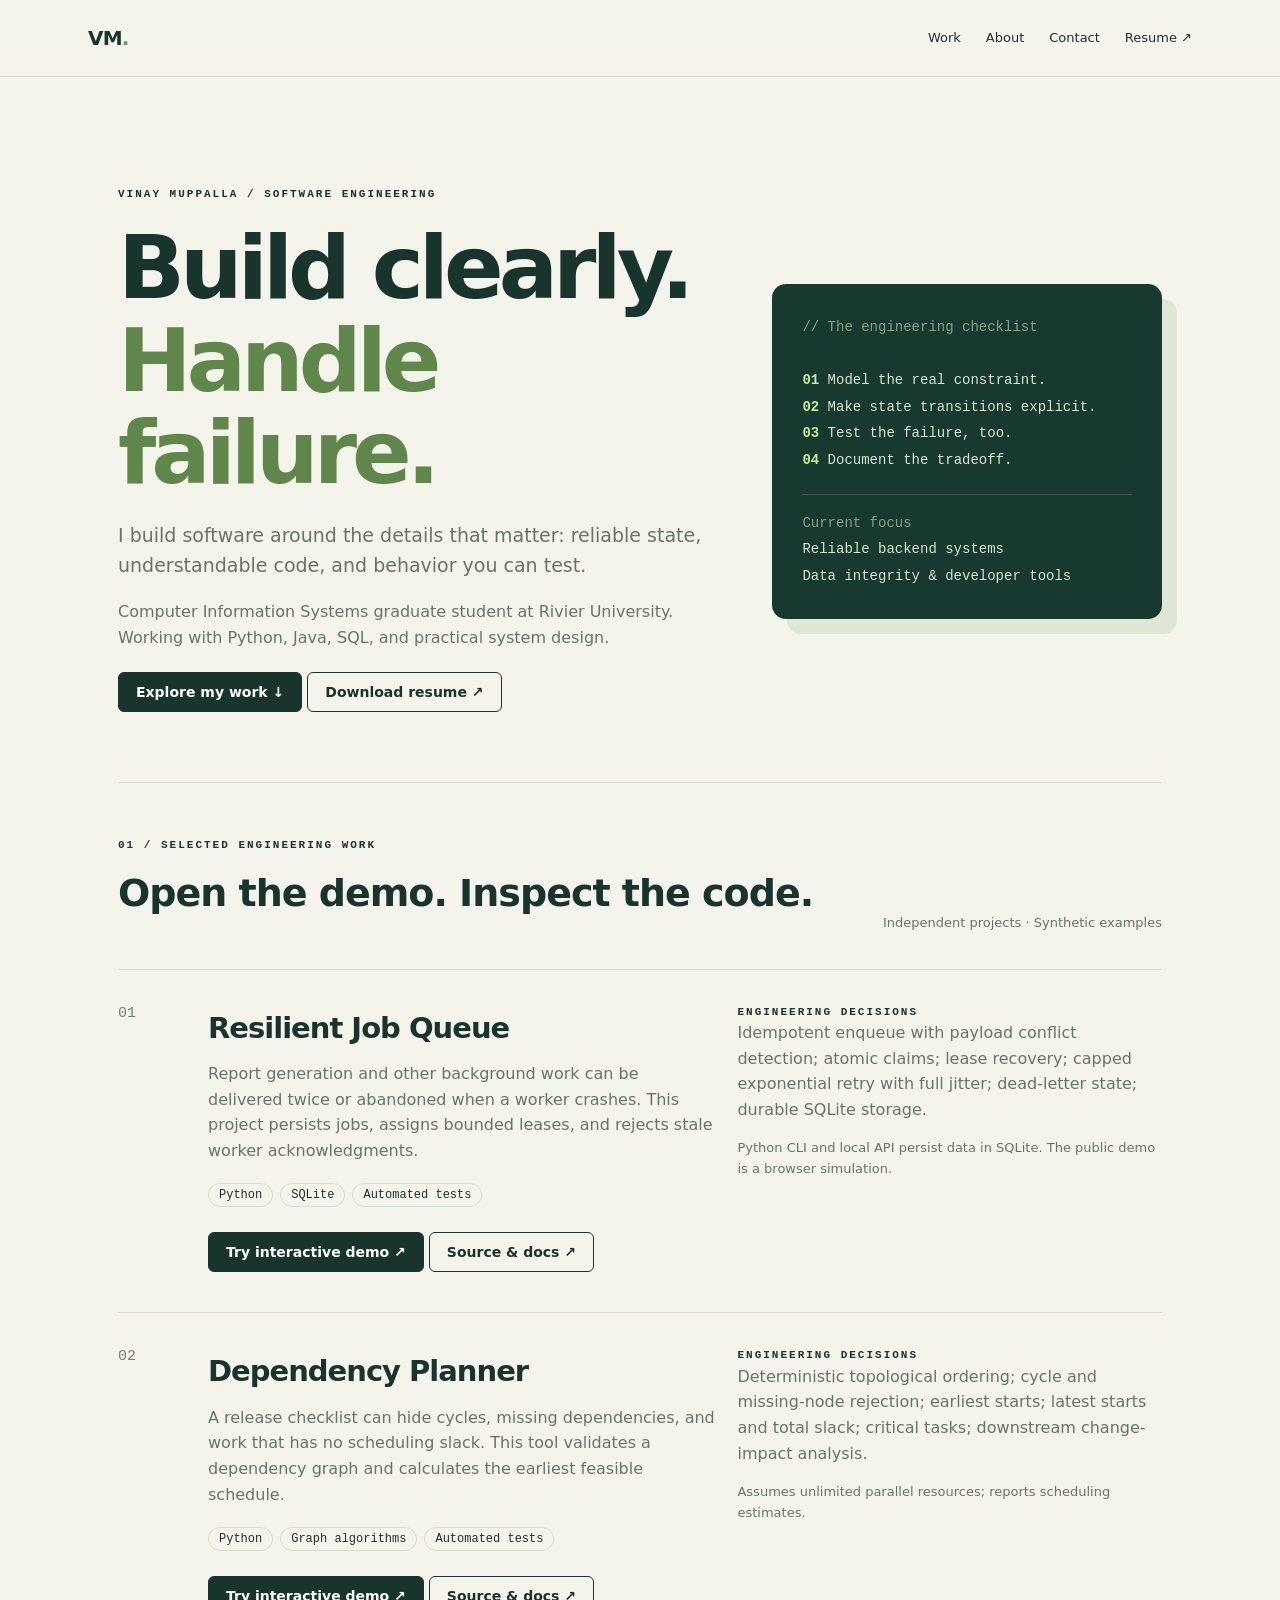
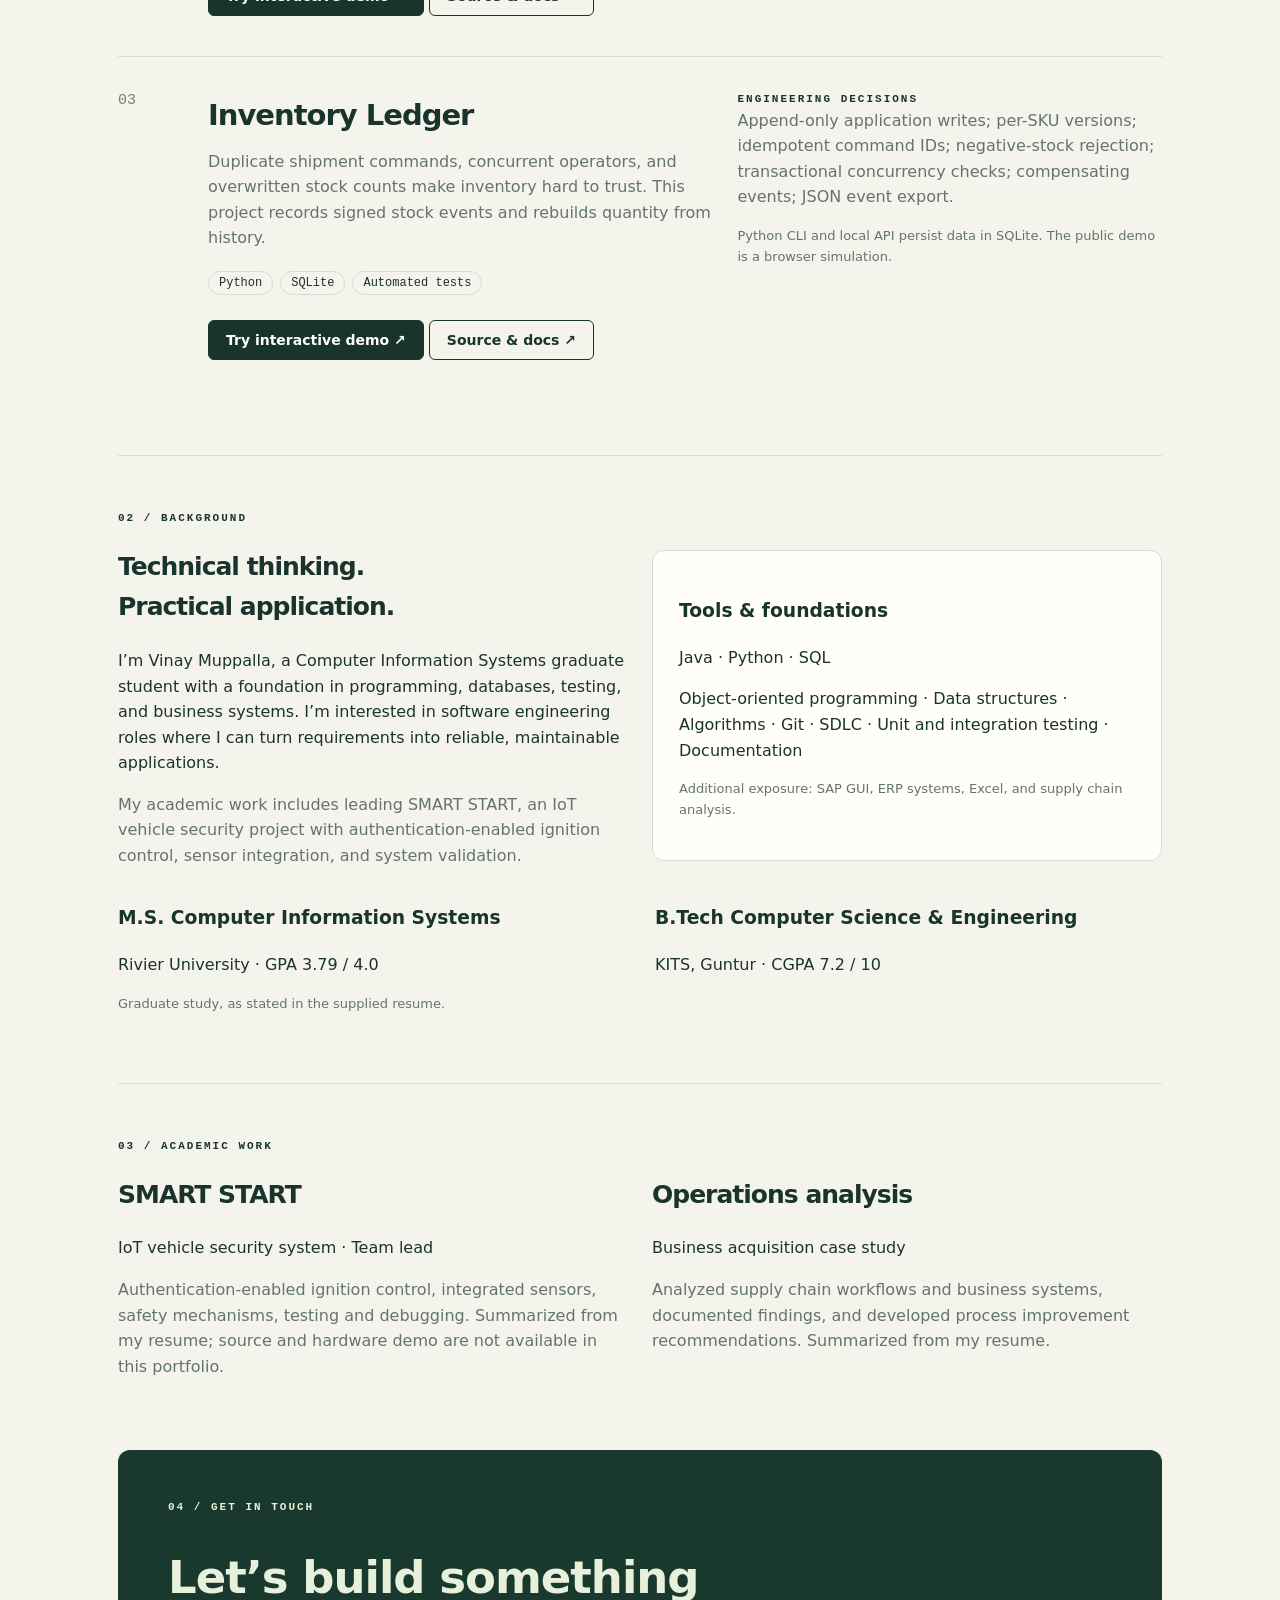
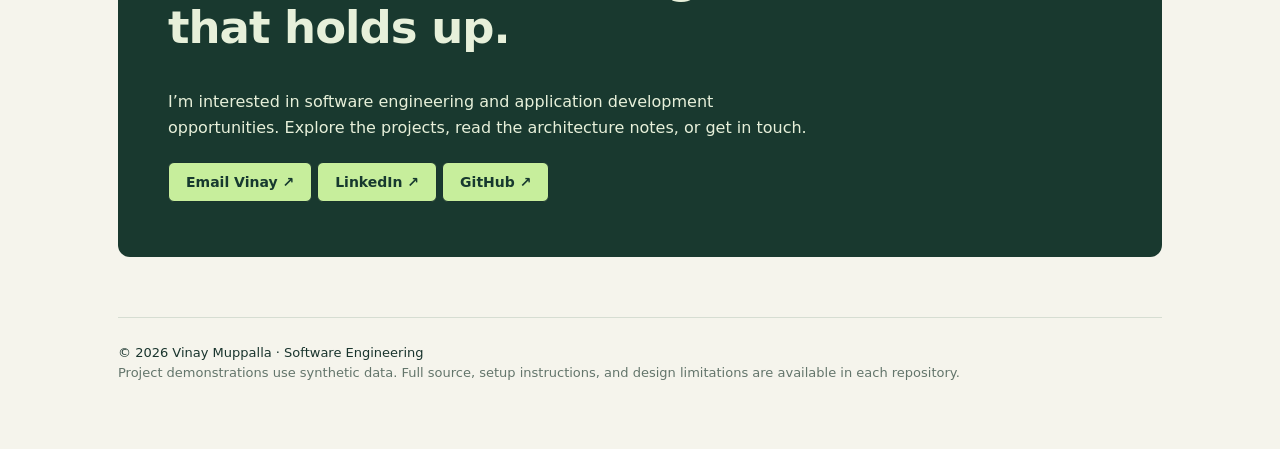
==== index.html @ 82e0ce96 "Build professional portfolio with interactive engineering demos" ====
<!doctype html><html lang="en"><head><meta charset="utf-8"><meta name="viewport" content="width=device-width,initial-scale=1"><meta name="description" content="Vinay Muppalla — software engineering portfolio. Explore Python and SQL projects in reliable background processing, dependency planning and inventory systems."><title>Vinay Muppalla | Software Engineering</title><link rel="stylesheet" href="style.css"><link rel="icon" href="favicon.svg" type="image/svg+xml"></head><body><header><nav aria-label="Main"><a class="brand" href="#">VM<span style="color:#73954f">.</span></a><div class="navlinks"><a href="#work">Work</a><a href="#about">About</a><a href="#contact">Contact</a><a href="Vinay_Muppalla_Resume.pdf">Resume ↗</a></div></nav></header><main><section class="hero"><div><div class="eyebrow">Vinay Muppalla / Software Engineering</div><h1>Build clearly.<br><em>Handle failure.</em></h1><p class="lead">I build software around the details that matter: reliable state, understandable code, and behavior you can test.</p><p class="muted">Computer Information Systems graduate student at Rivier University. Working with Python, Java, SQL, and practical system design.</p><a class="button" href="#work">Explore my work ↓</a><a class="button secondary" href="Vinay_Muppalla_Resume.pdf" download>Download resume ↗</a></div><div class="terminal" aria-label="Engineering principles"><span style="color:#88a082">// The engineering checklist</span><br><br><b>01</b> Model the real constraint.<br><b>02</b> Make state transitions explicit.<br><b>03</b> Test the failure, too.<br><b>04</b> Document the tradeoff.<div class="line"><span style="color:#88a082">Current focus</span><br>Reliable backend systems<br>Data integrity & developer tools</div></div></section><section class="section" id="work"><div class="sectionhead"><div><div class="eyebrow">01 / Selected engineering work</div><h2>Open the demo. Inspect the code.</h2></div><span class="small muted">Independent projects · Synthetic examples</span></div><article class="project"><span class="number">01</span><div><h3>Resilient Job Queue</h3><p>Report generation and other background work can be delivered twice or abandoned when a worker crashes. This project persists jobs, assigns bounded leases, and rejects stale worker acknowledgments.</p><div class="tags"><span class="tag">Python</span><span class="tag">SQLite</span><span class="tag">Automated tests</span></div><a class="button" href="demos/resilient-job-queue/">Try interactive demo ↗</a><a class="button secondary" href="https://github.com/vinaychowdary9946-blip/resilient-job-queue">Source & docs ↗</a></div><div><div class="eyebrow">Engineering decisions</div><p>Idempotent enqueue with payload conflict detection; atomic claims; lease recovery; capped exponential retry with full jitter; dead-letter state; durable SQLite storage.</p><p class="small">Python CLI and local API persist data in SQLite. The public demo is a browser simulation.</p></div></article><article class="project"><span class="number">02</span><div><h3>Dependency Planner</h3><p>A release checklist can hide cycles, missing dependencies, and work that has no scheduling slack. This tool validates a dependency graph and calculates the earliest feasible schedule.</p><div class="tags"><span class="tag">Python</span><span class="tag">Graph algorithms</span><span class="tag">Automated tests</span></div><a class="button" href="demos/dependency-planner/">Try interactive demo ↗</a><a class="button secondary" href="https://github.com/vinaychowdary9946-blip/dependency-planner">Source & docs ↗</a></div><div><div class="eyebrow">Engineering decisions</div><p>Deterministic topological ordering; cycle and missing-node rejection; earliest starts; latest starts and total slack; critical tasks; downstream change-impact analysis.</p><p class="small">Assumes unlimited parallel resources; reports scheduling estimates.</p></div></article><article class="project"><span class="number">03</span><div><h3>Inventory Ledger</h3><p>Duplicate shipment commands, concurrent operators, and overwritten stock counts make inventory hard to trust. This project records signed stock events and rebuilds quantity from history.</p><div class="tags"><span class="tag">Python</span><span class="tag">SQLite</span><span class="tag">Automated tests</span></div><a class="button" href="demos/inventory-ledger/">Try interactive demo ↗</a><a class="button secondary" href="https://github.com/vinaychowdary9946-blip/inventory-ledger">Source & docs ↗</a></div><div><div class="eyebrow">Engineering decisions</div><p>Append-only application writes; per-SKU versions; idempotent command IDs; negative-stock rejection; transactional concurrency checks; compensating events; JSON event export.</p><p class="small">Python CLI and local API persist data in SQLite. The public demo is a browser simulation.</p></div></article></section><section class="section" id="about"><div class="eyebrow">02 / Background</div><div class="grid"><div><h2>Technical thinking.<br>Practical application.</h2><p>I’m Vinay Muppalla, a Computer Information Systems graduate student with a foundation in programming, databases, testing, and business systems. I’m interested in software engineering roles where I can turn requirements into reliable, maintainable applications.</p><p class="muted">My academic work includes leading SMART START, an IoT vehicle security project with authentication-enabled ignition control, sensor integration, and system validation.</p></div><div class="panel"><h3>Tools & foundations</h3><p>Java · Python · SQL</p><p>Object-oriented programming · Data structures · Algorithms · Git · SDLC · Unit and integration testing · Documentation</p><p class="muted small">Additional exposure: SAP GUI, ERP systems, Excel, and supply chain analysis.</p></div></div><div class="education"><div><h3>M.S. Computer Information Systems</h3><p>Rivier University · GPA 3.79 / 4.0</p><p class="muted small">Graduate study, as stated in the supplied resume.</p></div><div><h3>B.Tech Computer Science & Engineering</h3><p>KITS, Guntur · CGPA 7.2 / 10</p></div></div></section><section class="section"><div class="eyebrow">03 / Academic work</div><div class="grid"><article><h2>SMART START</h2><p>IoT vehicle security system · Team lead</p><p class="muted">Authentication-enabled ignition control, integrated sensors, safety mechanisms, testing and debugging. Summarized from my resume; source and hardware demo are not available in this portfolio.</p></article><article><h2>Operations analysis</h2><p>Business acquisition case study</p><p class="muted">Analyzed supply chain workflows and business systems, documented findings, and developed process improvement recommendations. Summarized from my resume.</p></article></div></section><section class="contact" id="contact"><div class="eyebrow">04 / Get in touch</div><h2>Let’s build something<br>that holds up.</h2><p>I’m interested in software engineering and application development opportunities. Explore the projects, read the architecture notes, or get in touch.</p><a class="button" href="mailto:mvinay988579@gmail.com">Email Vinay ↗</a><a class="button" href="https://www.linkedin.com/in/muppalla-vinay">LinkedIn ↗</a><a class="button" href="https://github.com/vinaychowdary9946-blip">GitHub ↗</a></section><footer>© 2026 Vinay Muppalla · Software Engineering<br><span class="muted">Project demonstrations use synthetic data. Full source, setup instructions, and design limitations are available in each repository.</span></footer></main></body></html>
---- style.css ----
:root{--ink:#19342d;--muted:#63756b;--paper:#f5f4ec;--line:#d6ddd2;--accent:#c7ee9c}*{box-sizing:border-box}body{margin:0;background:var(--paper);color:var(--ink);font:16px/1.6 system-ui,sans-serif}main{max-width:1100px;margin:auto;padding:40px 28px}nav{display:flex;justify-content:space-between;gap:20px;margin-bottom:50px}a{color:inherit}h1{font-size:clamp(38px,6vw,70px);letter-spacing:-3px;line-height:1.05;margin:20px 0}h2{font-size:25px;letter-spacing:-1px}.eyebrow{font:700 11px/1.4 monospace;text-transform:uppercase;letter-spacing:2px}.lead{font-size:19px;color:var(--muted);max-width:750px}.panel{border:1px solid var(--line);background:#fffef8;padding:26px;border-radius:12px;margin:24px 0}.grid{display:grid;grid-template-columns:1fr 1fr;gap:24px}button,.button{font:600 14px system-ui;border:1px solid var(--ink);background:var(--ink);color:white;border-radius:6px;padding:11px 17px;cursor:pointer;text-decoration:none;display:inline-block;margin:5px 5px 5px 0}button.secondary,.button.secondary{background:transparent;color:var(--ink)}button:hover,.button:hover{background:#42694f;color:white}input,textarea,select{font:15px/1.5 monospace;width:100%;padding:11px;border:1px solid #a8b7aa;border-radius:5px;background:white;color:var(--ink);margin:7px 0 18px}textarea{min-height:230px}label{font-size:13px;font-weight:600}table{border-collapse:collapse;width:100%;font-size:14px}th,td{text-align:left;padding:11px;border-bottom:1px solid var(--line)}.scroll{overflow:auto}pre{white-space:pre-wrap;overflow-wrap:anywhere;background:#15382f;color:#daf1c7;padding:22px;border-radius:8px;font:13px/1.6 monospace}.status{padding:12px;background:#e7efdb;border-radius:6px;min-height:48px}.error{background:#f8dbd0}.tag{padding:4px 10px;border:1px solid var(--line);border-radius:30px;font:12px monospace}.bar{height:28px;background:#c7ee9c;margin:8px 0;min-width:3px;border-radius:3px}.critical{background:#19342d;color:white}.muted{color:var(--muted)}footer{border-top:1px solid var(--line);margin-top:60px;padding:25px 0;font-size:13px}.metric{font-size:42px;font-weight:650;letter-spacing:-2px}@media(max-width:700px){.grid{grid-template-columns:1fr}main{padding:24px 18px}nav{flex-wrap:wrap}th,td{padding:8px}h1{letter-spacing:-2px}}:focus-visible{outline:3px solid #a65522;outline-offset:3px}header{border-bottom:1px solid var(--line)}header nav{max-width:1160px;margin:0 auto;padding:22px 28px;align-items:center}.brand{font-size:20px;font-weight:750;letter-spacing:-.8px;text-decoration:none}.navlinks{display:flex;gap:25px;font-size:13px}.navlinks a{text-decoration:none}.hero{display:grid;grid-template-columns:1.2fr .8fr;gap:70px;padding:70px 0 65px;align-items:center}.hero h1{font-size:clamp(55px,7vw,88px);letter-spacing:-5px}.hero em{font-style:normal;color:#60864b}.terminal{background:#17392f;border-radius:14px;color:#d9e7d0;padding:30px;font:14px/1.9 monospace;box-shadow:15px 15px 0 #e0e6d4}.terminal .line{border-top:1px solid #3e5a4a;padding-top:15px;margin-top:20px}.terminal b{color:#c7ee9c}.section{padding:55px 0;border-top:1px solid var(--line)}.sectionhead{display:flex;justify-content:space-between;align-items:end;margin-bottom:35px}.sectionhead h2{font-size:38px;margin:10px 0}.project{display:grid;grid-template-columns:70px 1.2fr 1fr;gap:20px;padding:35px 0;border-top:1px solid var(--line)}.project h3{font-size:29px;letter-spacing:-1px;margin:0 0 10px}.number{font:15px monospace;color:#72836a}.project p{color:var(--muted);margin-top:0}.project .tags{display:flex;flex-wrap:wrap;gap:7px;margin:20px 0}.stats{display:flex;gap:40px;margin:30px 0}.stats strong{display:block;font-size:27px;letter-spacing:-1px}.stats span{font-size:12px;color:var(--muted)}.education{display:grid;grid-template-columns:1fr 1fr;gap:30px}.contact{background:#19392f;color:#e7f0da;padding:50px;border-radius:12px}.contact h2{font-size:45px;line-height:1.1}.contact .button{background:#c7ee9c;color:#17392f}.contact p{max-width:650px}.small{font-size:13px}@media(max-width:750px){.hero,.education{grid-template-columns:1fr;gap:35px}.hero{padding:40px 0}.hero h1{letter-spacing:-3px}.project{grid-template-columns:35px 1fr}.project>div:last-child{grid-column:2}.navlinks{gap:13px}.contact{padding:25px}.sectionhead{display:block}.terminal{box-shadow:8px 8px 0 #e0e6d4}}
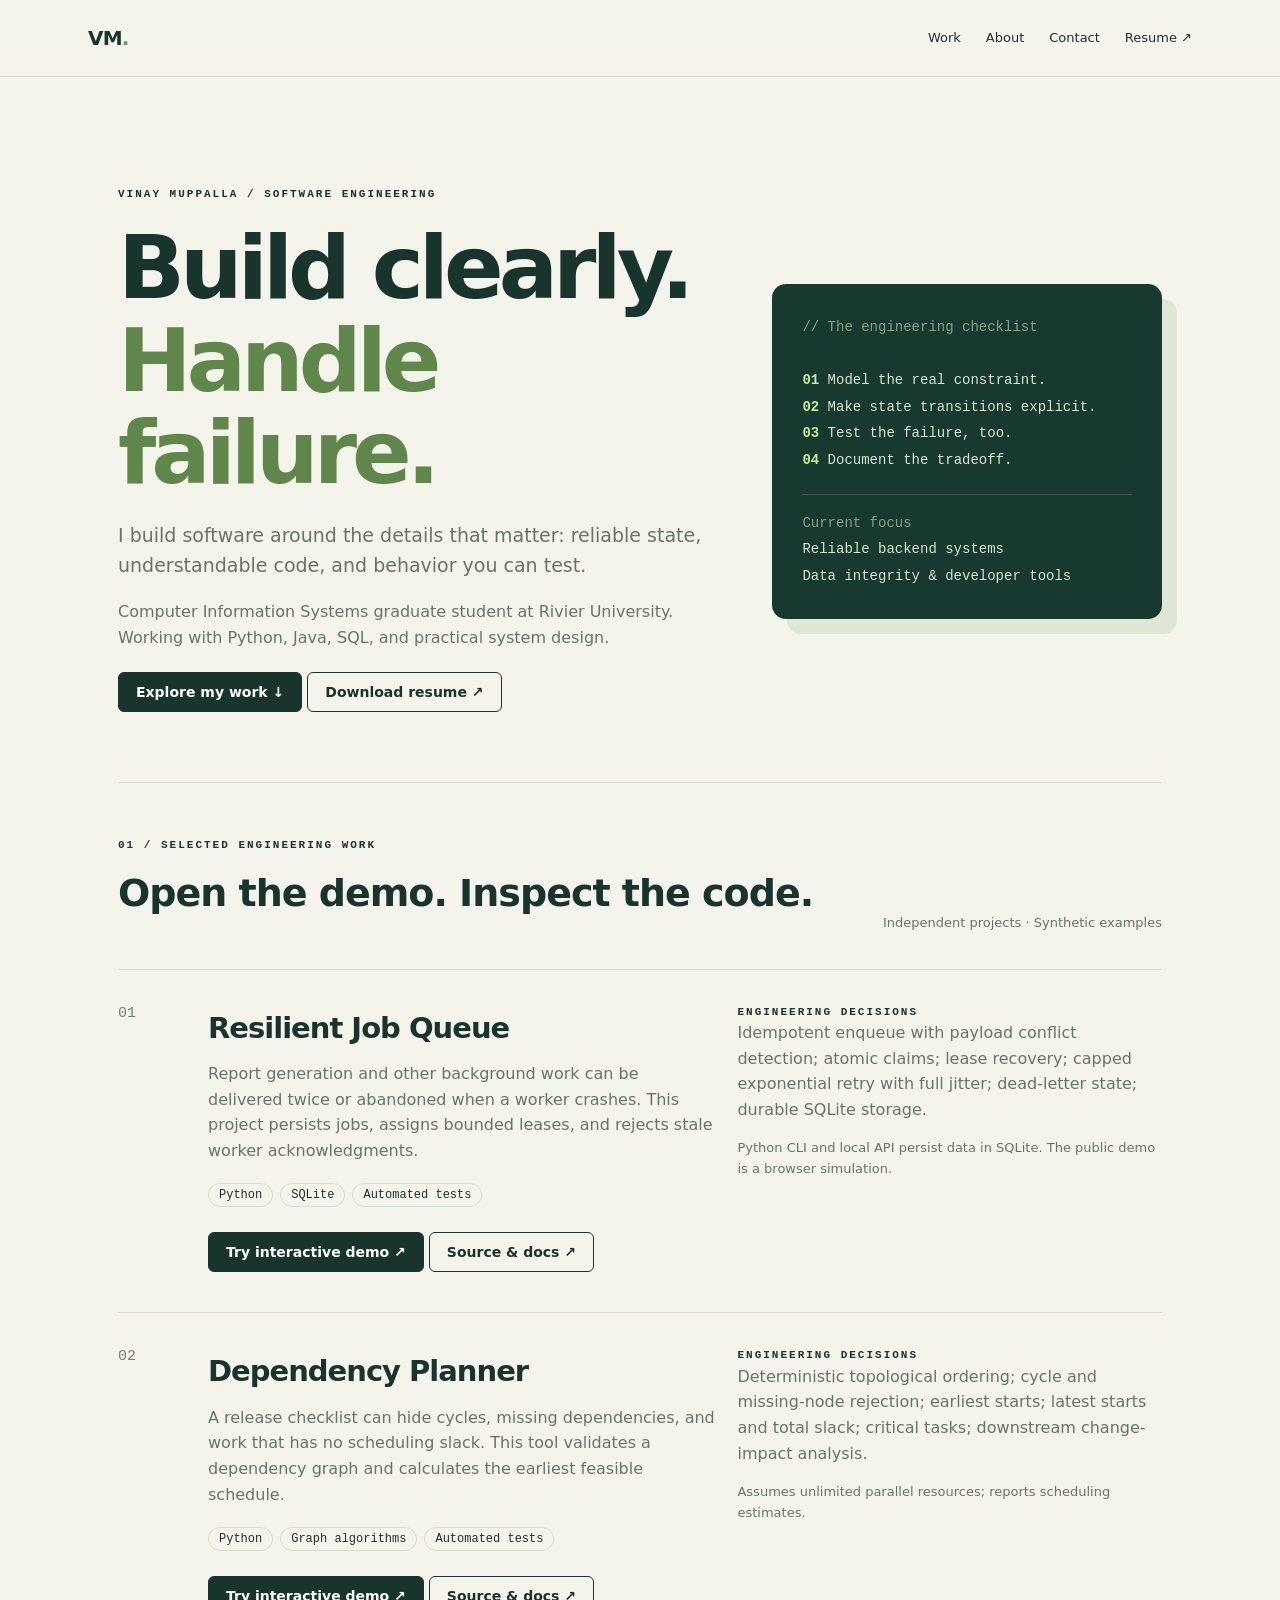
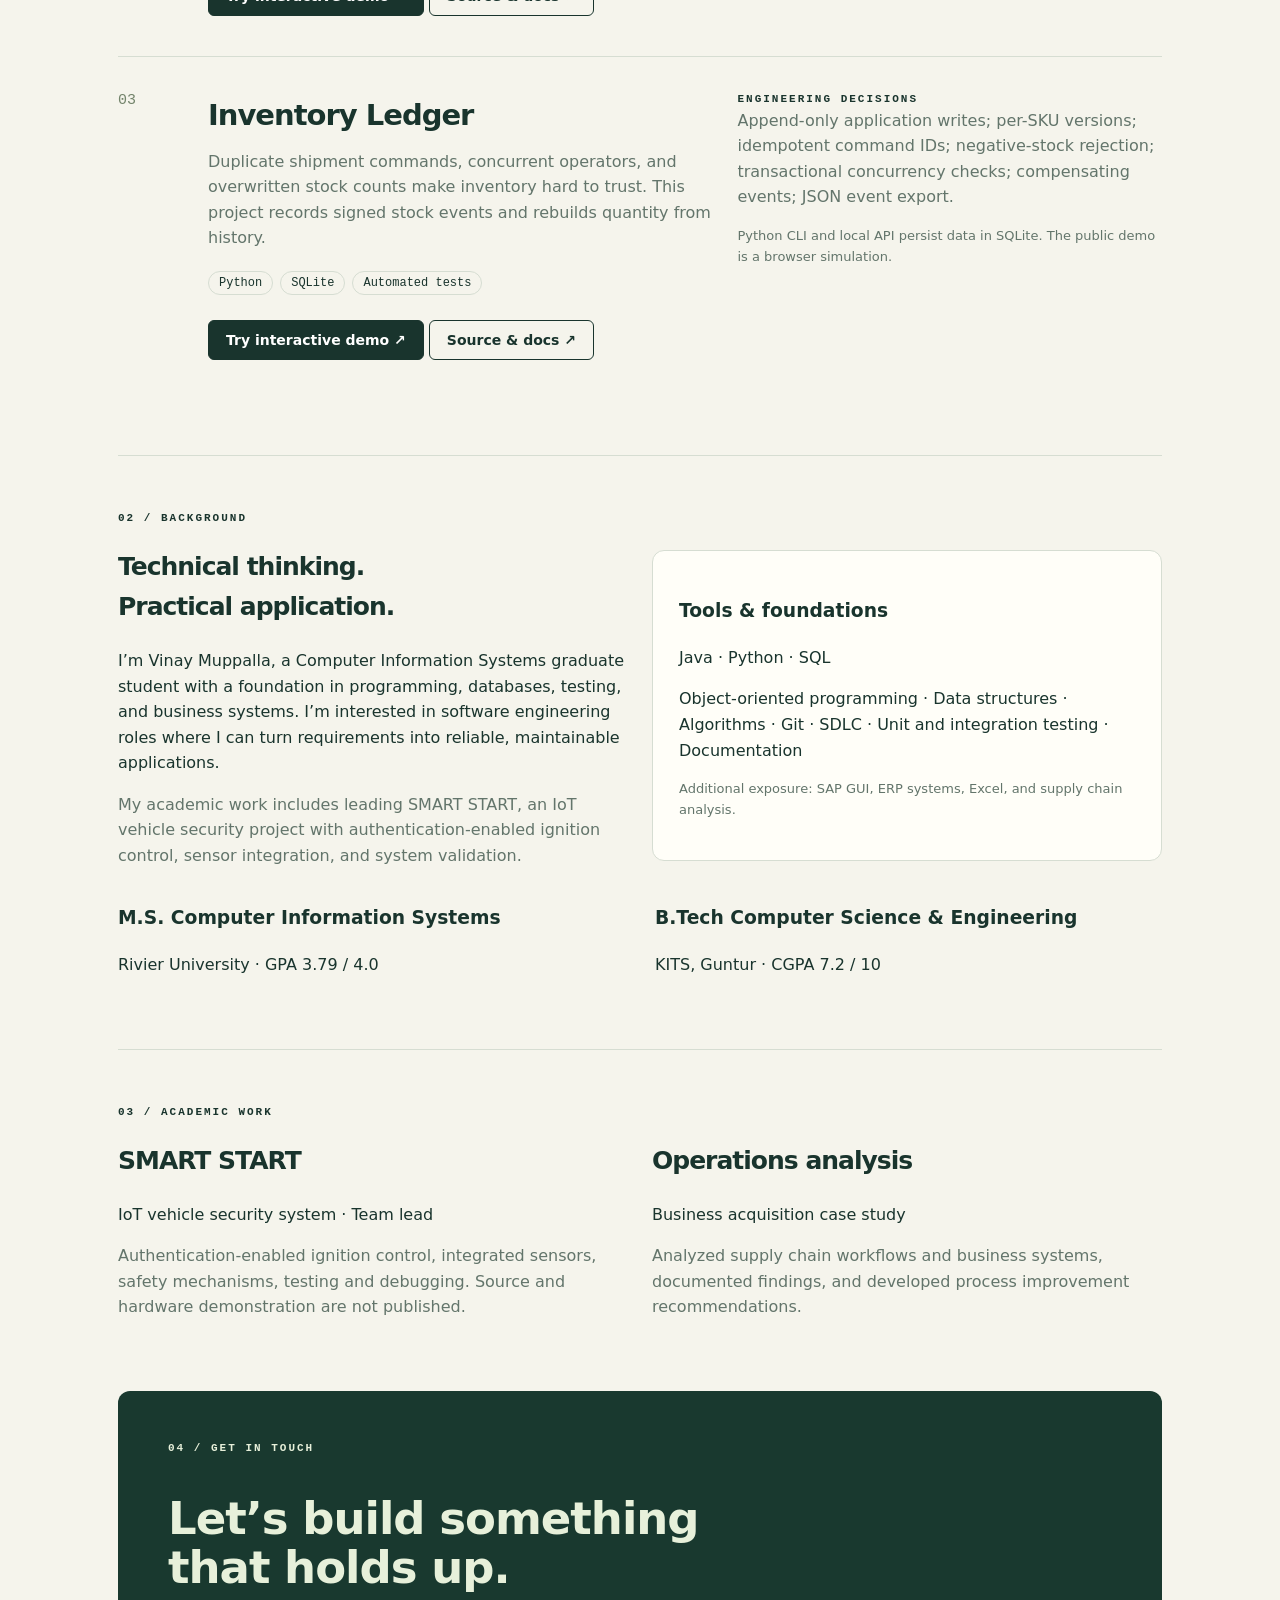
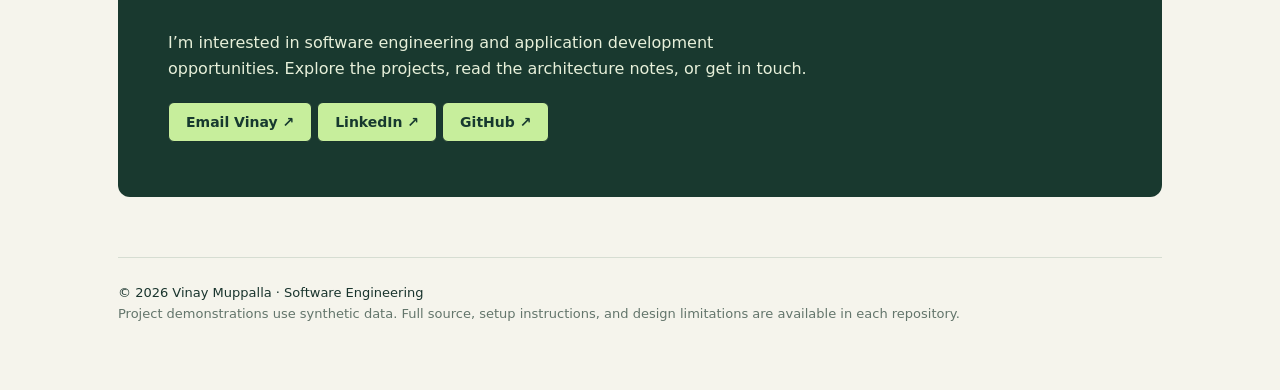
==== commit e714749a: "Refine portfolio copy and impact result labels" ====
--- a/index.html
+++ b/index.html
@@ -1 +1 @@
-<!doctype html><html lang="en"><head><meta charset="utf-8"><meta name="viewport" content="width=device-width,initial-scale=1"><meta name="description" content="Vinay Muppalla — software engineering portfolio. Explore Python and SQL projects in reliable background processing, dependency planning and inventory systems."><title>Vinay Muppalla | Software Engineering</title><link rel="stylesheet" href="style.css"><link rel="icon" href="favicon.svg" type="image/svg+xml"></head><body><header><nav aria-label="Main"><a class="brand" href="#">VM<span style="color:#73954f">.</span></a><div class="navlinks"><a href="#work">Work</a><a href="#about">About</a><a href="#contact">Contact</a><a href="Vinay_Muppalla_Resume.pdf">Resume ↗</a></div></nav></header><main><section class="hero"><div><div class="eyebrow">Vinay Muppalla / Software Engineering</div><h1>Build clearly.<br><em>Handle failure.</em></h1><p class="lead">I build software around the details that matter: reliable state, understandable code, and behavior you can test.</p><p class="muted">Computer Information Systems graduate student at Rivier University. Working with Python, Java, SQL, and practical system design.</p><a class="button" href="#work">Explore my work ↓</a><a class="button secondary" href="Vinay_Muppalla_Resume.pdf" download>Download resume ↗</a></div><div class="terminal" aria-label="Engineering principles"><span style="color:#88a082">// The engineering checklist</span><br><br><b>01</b> Model the real constraint.<br><b>02</b> Make state transitions explicit.<br><b>03</b> Test the failure, too.<br><b>04</b> Document the tradeoff.<div class="line"><span style="color:#88a082">Current focus</span><br>Reliable backend systems<br>Data integrity & developer tools</div></div></section><section class="section" id="work"><div class="sectionhead"><div><div class="eyebrow">01 / Selected engineering work</div><h2>Open the demo. Inspect the code.</h2></div><span class="small muted">Independent projects · Synthetic examples</span></div><article class="project"><span class="number">01</span><div><h3>Resilient Job Queue</h3><p>Report generation and other background work can be delivered twice or abandoned when a worker crashes. This project persists jobs, assigns bounded leases, and rejects stale worker acknowledgments.</p><div class="tags"><span class="tag">Python</span><span class="tag">SQLite</span><span class="tag">Automated tests</span></div><a class="button" href="demos/resilient-job-queue/">Try interactive demo ↗</a><a class="button secondary" href="https://github.com/vinaychowdary9946-blip/resilient-job-queue">Source & docs ↗</a></div><div><div class="eyebrow">Engineering decisions</div><p>Idempotent enqueue with payload conflict detection; atomic claims; lease recovery; capped exponential retry with full jitter; dead-letter state; durable SQLite storage.</p><p class="small">Python CLI and local API persist data in SQLite. The public demo is a browser simulation.</p></div></article><article class="project"><span class="number">02</span><div><h3>Dependency Planner</h3><p>A release checklist can hide cycles, missing dependencies, and work that has no scheduling slack. This tool validates a dependency graph and calculates the earliest feasible schedule.</p><div class="tags"><span class="tag">Python</span><span class="tag">Graph algorithms</span><span class="tag">Automated tests</span></div><a class="button" href="demos/dependency-planner/">Try interactive demo ↗</a><a class="button secondary" href="https://github.com/vinaychowdary9946-blip/dependency-planner">Source & docs ↗</a></div><div><div class="eyebrow">Engineering decisions</div><p>Deterministic topological ordering; cycle and missing-node rejection; earliest starts; latest starts and total slack; critical tasks; downstream change-impact analysis.</p><p class="small">Assumes unlimited parallel resources; reports scheduling estimates.</p></div></article><article class="project"><span class="number">03</span><div><h3>Inventory Ledger</h3><p>Duplicate shipment commands, concurrent operators, and overwritten stock counts make inventory hard to trust. This project records signed stock events and rebuilds quantity from history.</p><div class="tags"><span class="tag">Python</span><span class="tag">SQLite</span><span class="tag">Automated tests</span></div><a class="button" href="demos/inventory-ledger/">Try interactive demo ↗</a><a class="button secondary" href="https://github.com/vinaychowdary9946-blip/inventory-ledger">Source & docs ↗</a></div><div><div class="eyebrow">Engineering decisions</div><p>Append-only application writes; per-SKU versions; idempotent command IDs; negative-stock rejection; transactional concurrency checks; compensating events; JSON event export.</p><p class="small">Python CLI and local API persist data in SQLite. The public demo is a browser simulation.</p></div></article></section><section class="section" id="about"><div class="eyebrow">02 / Background</div><div class="grid"><div><h2>Technical thinking.<br>Practical application.</h2><p>I’m Vinay Muppalla, a Computer Information Systems graduate student with a foundation in programming, databases, testing, and business systems. I’m interested in software engineering roles where I can turn requirements into reliable, maintainable applications.</p><p class="muted">My academic work includes leading SMART START, an IoT vehicle security project with authentication-enabled ignition control, sensor integration, and system validation.</p></div><div class="panel"><h3>Tools & foundations</h3><p>Java · Python · SQL</p><p>Object-oriented programming · Data structures · Algorithms · Git · SDLC · Unit and integration testing · Documentation</p><p class="muted small">Additional exposure: SAP GUI, ERP systems, Excel, and supply chain analysis.</p></div></div><div class="education"><div><h3>M.S. Computer Information Systems</h3><p>Rivier University · GPA 3.79 / 4.0</p><p class="muted small">Graduate study, as stated in the supplied resume.</p></div><div><h3>B.Tech Computer Science & Engineering</h3><p>KITS, Guntur · CGPA 7.2 / 10</p></div></div></section><section class="section"><div class="eyebrow">03 / Academic work</div><div class="grid"><article><h2>SMART START</h2><p>IoT vehicle security system · Team lead</p><p class="muted">Authentication-enabled ignition control, integrated sensors, safety mechanisms, testing and debugging. Summarized from my resume; source and hardware demo are not available in this portfolio.</p></article><article><h2>Operations analysis</h2><p>Business acquisition case study</p><p class="muted">Analyzed supply chain workflows and business systems, documented findings, and developed process improvement recommendations. Summarized from my resume.</p></article></div></section><section class="contact" id="contact"><div class="eyebrow">04 / Get in touch</div><h2>Let’s build something<br>that holds up.</h2><p>I’m interested in software engineering and application development opportunities. Explore the projects, read the architecture notes, or get in touch.</p><a class="button" href="mailto:mvinay988579@gmail.com">Email Vinay ↗</a><a class="button" href="https://www.linkedin.com/in/muppalla-vinay">LinkedIn ↗</a><a class="button" href="https://github.com/vinaychowdary9946-blip">GitHub ↗</a></section><footer>© 2026 Vinay Muppalla · Software Engineering<br><span class="muted">Project demonstrations use synthetic data. Full source, setup instructions, and design limitations are available in each repository.</span></footer></main></body></html>+<!doctype html><html lang="en"><head><meta charset="utf-8"><meta name="viewport" content="width=device-width,initial-scale=1"><meta name="description" content="Vinay Muppalla — software engineering portfolio. Explore Python and SQL projects in reliable background processing, dependency planning and inventory systems."><title>Vinay Muppalla | Software Engineering</title><link rel="stylesheet" href="style.css"><link rel="icon" href="favicon.svg" type="image/svg+xml"></head><body><header><nav aria-label="Main"><a class="brand" href="#">VM<span style="color:#73954f">.</span></a><div class="navlinks"><a href="#work">Work</a><a href="#about">About</a><a href="#contact">Contact</a><a href="Vinay_Muppalla_Resume.pdf">Resume ↗</a></div></nav></header><main><section class="hero"><div><div class="eyebrow">Vinay Muppalla / Software Engineering</div><h1>Build clearly.<br><em>Handle failure.</em></h1><p class="lead">I build software around the details that matter: reliable state, understandable code, and behavior you can test.</p><p class="muted">Computer Information Systems graduate student at Rivier University. Working with Python, Java, SQL, and practical system design.</p><a class="button" href="#work">Explore my work ↓</a><a class="button secondary" href="Vinay_Muppalla_Resume.pdf" download>Download resume ↗</a></div><div class="terminal" aria-label="Engineering principles"><span style="color:#88a082">// The engineering checklist</span><br><br><b>01</b> Model the real constraint.<br><b>02</b> Make state transitions explicit.<br><b>03</b> Test the failure, too.<br><b>04</b> Document the tradeoff.<div class="line"><span style="color:#88a082">Current focus</span><br>Reliable backend systems<br>Data integrity & developer tools</div></div></section><section class="section" id="work"><div class="sectionhead"><div><div class="eyebrow">01 / Selected engineering work</div><h2>Open the demo. Inspect the code.</h2></div><span class="small muted">Independent projects · Synthetic examples</span></div><article class="project"><span class="number">01</span><div><h3>Resilient Job Queue</h3><p>Report generation and other background work can be delivered twice or abandoned when a worker crashes. This project persists jobs, assigns bounded leases, and rejects stale worker acknowledgments.</p><div class="tags"><span class="tag">Python</span><span class="tag">SQLite</span><span class="tag">Automated tests</span></div><a class="button" href="demos/resilient-job-queue/">Try interactive demo ↗</a><a class="button secondary" href="https://github.com/vinaychowdary9946-blip/resilient-job-queue">Source & docs ↗</a></div><div><div class="eyebrow">Engineering decisions</div><p>Idempotent enqueue with payload conflict detection; atomic claims; lease recovery; capped exponential retry with full jitter; dead-letter state; durable SQLite storage.</p><p class="small">Python CLI and local API persist data in SQLite. The public demo is a browser simulation.</p></div></article><article class="project"><span class="number">02</span><div><h3>Dependency Planner</h3><p>A release checklist can hide cycles, missing dependencies, and work that has no scheduling slack. This tool validates a dependency graph and calculates the earliest feasible schedule.</p><div class="tags"><span class="tag">Python</span><span class="tag">Graph algorithms</span><span class="tag">Automated tests</span></div><a class="button" href="demos/dependency-planner/">Try interactive demo ↗</a><a class="button secondary" href="https://github.com/vinaychowdary9946-blip/dependency-planner">Source & docs ↗</a></div><div><div class="eyebrow">Engineering decisions</div><p>Deterministic topological ordering; cycle and missing-node rejection; earliest starts; latest starts and total slack; critical tasks; downstream change-impact analysis.</p><p class="small">Assumes unlimited parallel resources; reports scheduling estimates.</p></div></article><article class="project"><span class="number">03</span><div><h3>Inventory Ledger</h3><p>Duplicate shipment commands, concurrent operators, and overwritten stock counts make inventory hard to trust. This project records signed stock events and rebuilds quantity from history.</p><div class="tags"><span class="tag">Python</span><span class="tag">SQLite</span><span class="tag">Automated tests</span></div><a class="button" href="demos/inventory-ledger/">Try interactive demo ↗</a><a class="button secondary" href="https://github.com/vinaychowdary9946-blip/inventory-ledger">Source & docs ↗</a></div><div><div class="eyebrow">Engineering decisions</div><p>Append-only application writes; per-SKU versions; idempotent command IDs; negative-stock rejection; transactional concurrency checks; compensating events; JSON event export.</p><p class="small">Python CLI and local API persist data in SQLite. The public demo is a browser simulation.</p></div></article></section><section class="section" id="about"><div class="eyebrow">02 / Background</div><div class="grid"><div><h2>Technical thinking.<br>Practical application.</h2><p>I’m Vinay Muppalla, a Computer Information Systems graduate student with a foundation in programming, databases, testing, and business systems. I’m interested in software engineering roles where I can turn requirements into reliable, maintainable applications.</p><p class="muted">My academic work includes leading SMART START, an IoT vehicle security project with authentication-enabled ignition control, sensor integration, and system validation.</p></div><div class="panel"><h3>Tools & foundations</h3><p>Java · Python · SQL</p><p>Object-oriented programming · Data structures · Algorithms · Git · SDLC · Unit and integration testing · Documentation</p><p class="muted small">Additional exposure: SAP GUI, ERP systems, Excel, and supply chain analysis.</p></div></div><div class="education"><div><h3>M.S. Computer Information Systems</h3><p>Rivier University · GPA 3.79 / 4.0</p></div><div><h3>B.Tech Computer Science & Engineering</h3><p>KITS, Guntur · CGPA 7.2 / 10</p></div></div></section><section class="section"><div class="eyebrow">03 / Academic work</div><div class="grid"><article><h2>SMART START</h2><p>IoT vehicle security system · Team lead</p><p class="muted">Authentication-enabled ignition control, integrated sensors, safety mechanisms, testing and debugging. Source and hardware demonstration are not published.</p></article><article><h2>Operations analysis</h2><p>Business acquisition case study</p><p class="muted">Analyzed supply chain workflows and business systems, documented findings, and developed process improvement recommendations.</p></article></div></section><section class="contact" id="contact"><div class="eyebrow">04 / Get in touch</div><h2>Let’s build something<br>that holds up.</h2><p>I’m interested in software engineering and application development opportunities. Explore the projects, read the architecture notes, or get in touch.</p><a class="button" href="mailto:mvinay988579@gmail.com">Email Vinay ↗</a><a class="button" href="https://www.linkedin.com/in/muppalla-vinay">LinkedIn ↗</a><a class="button" href="https://github.com/vinaychowdary9946-blip">GitHub ↗</a></section><footer>© 2026 Vinay Muppalla · Software Engineering<br><span class="muted">Project demonstrations use synthetic data. Full source, setup instructions, and design limitations are available in each repository.</span></footer></main></body></html>
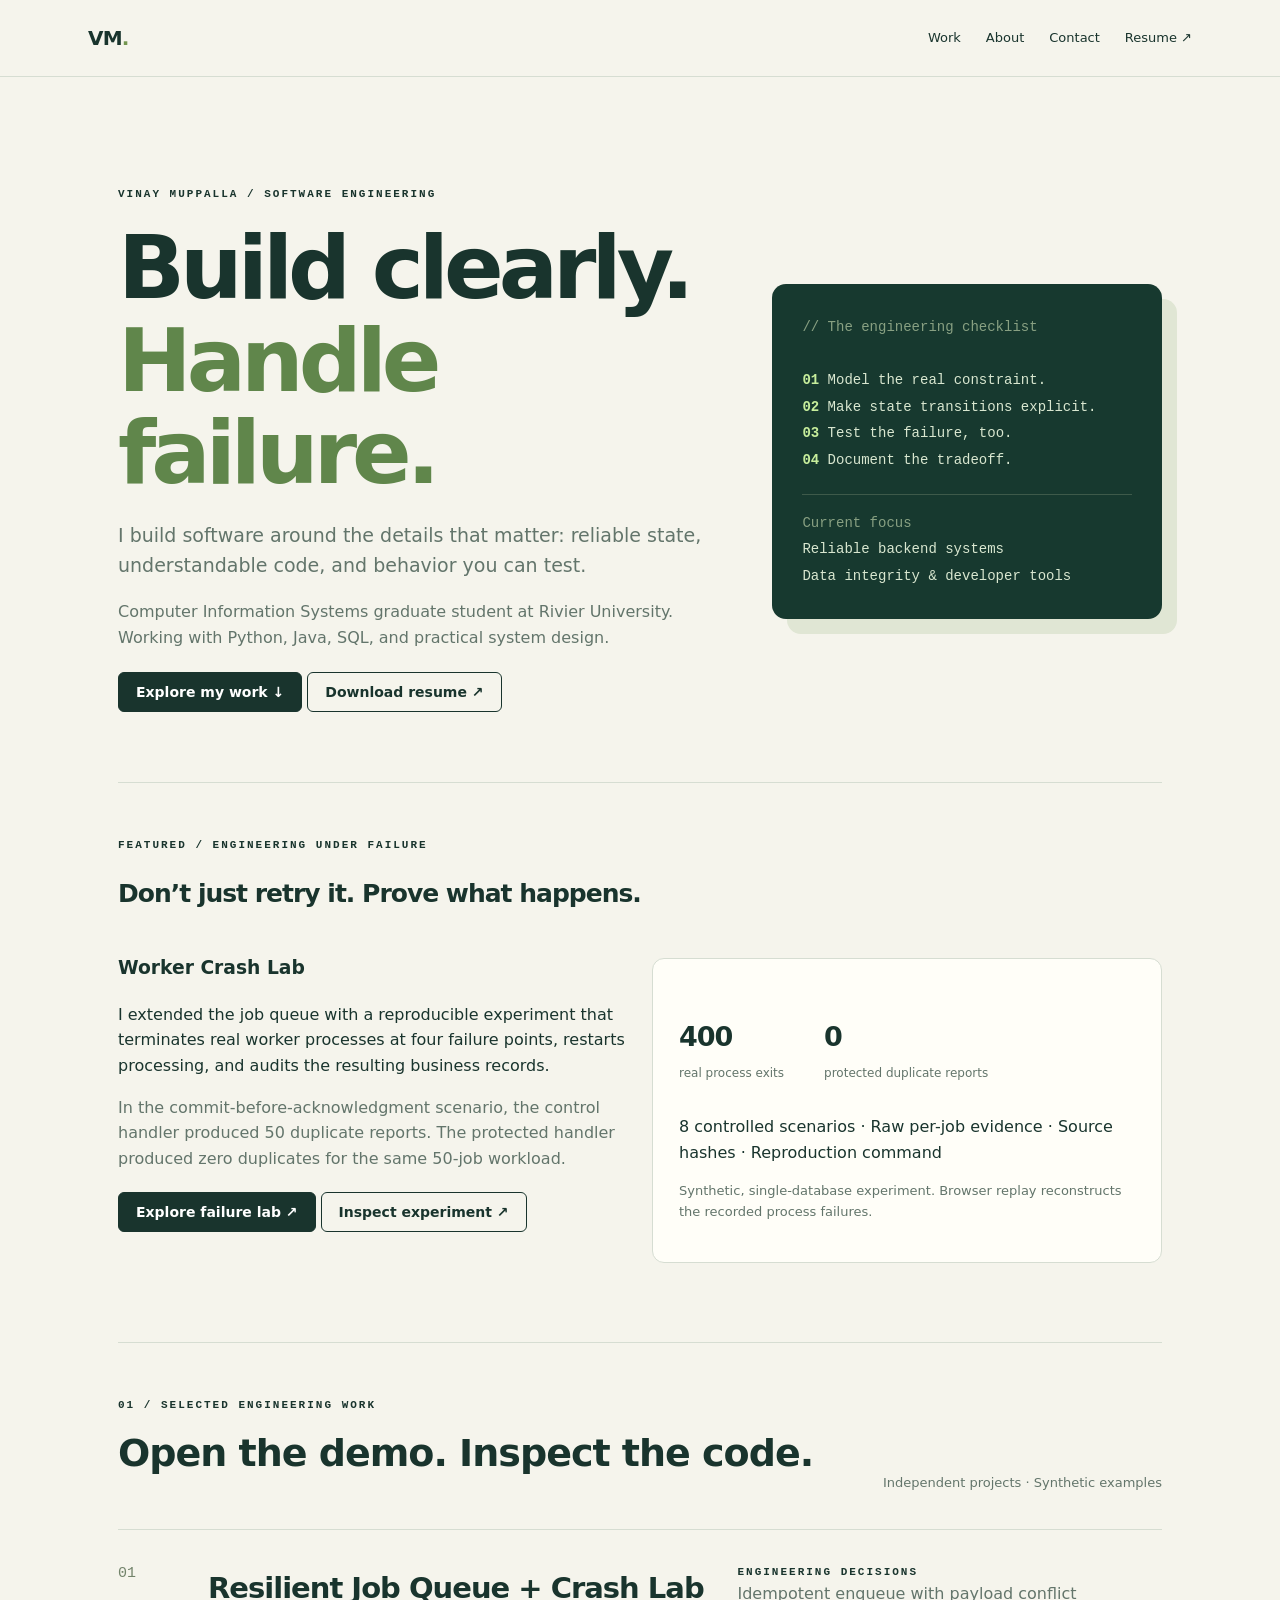
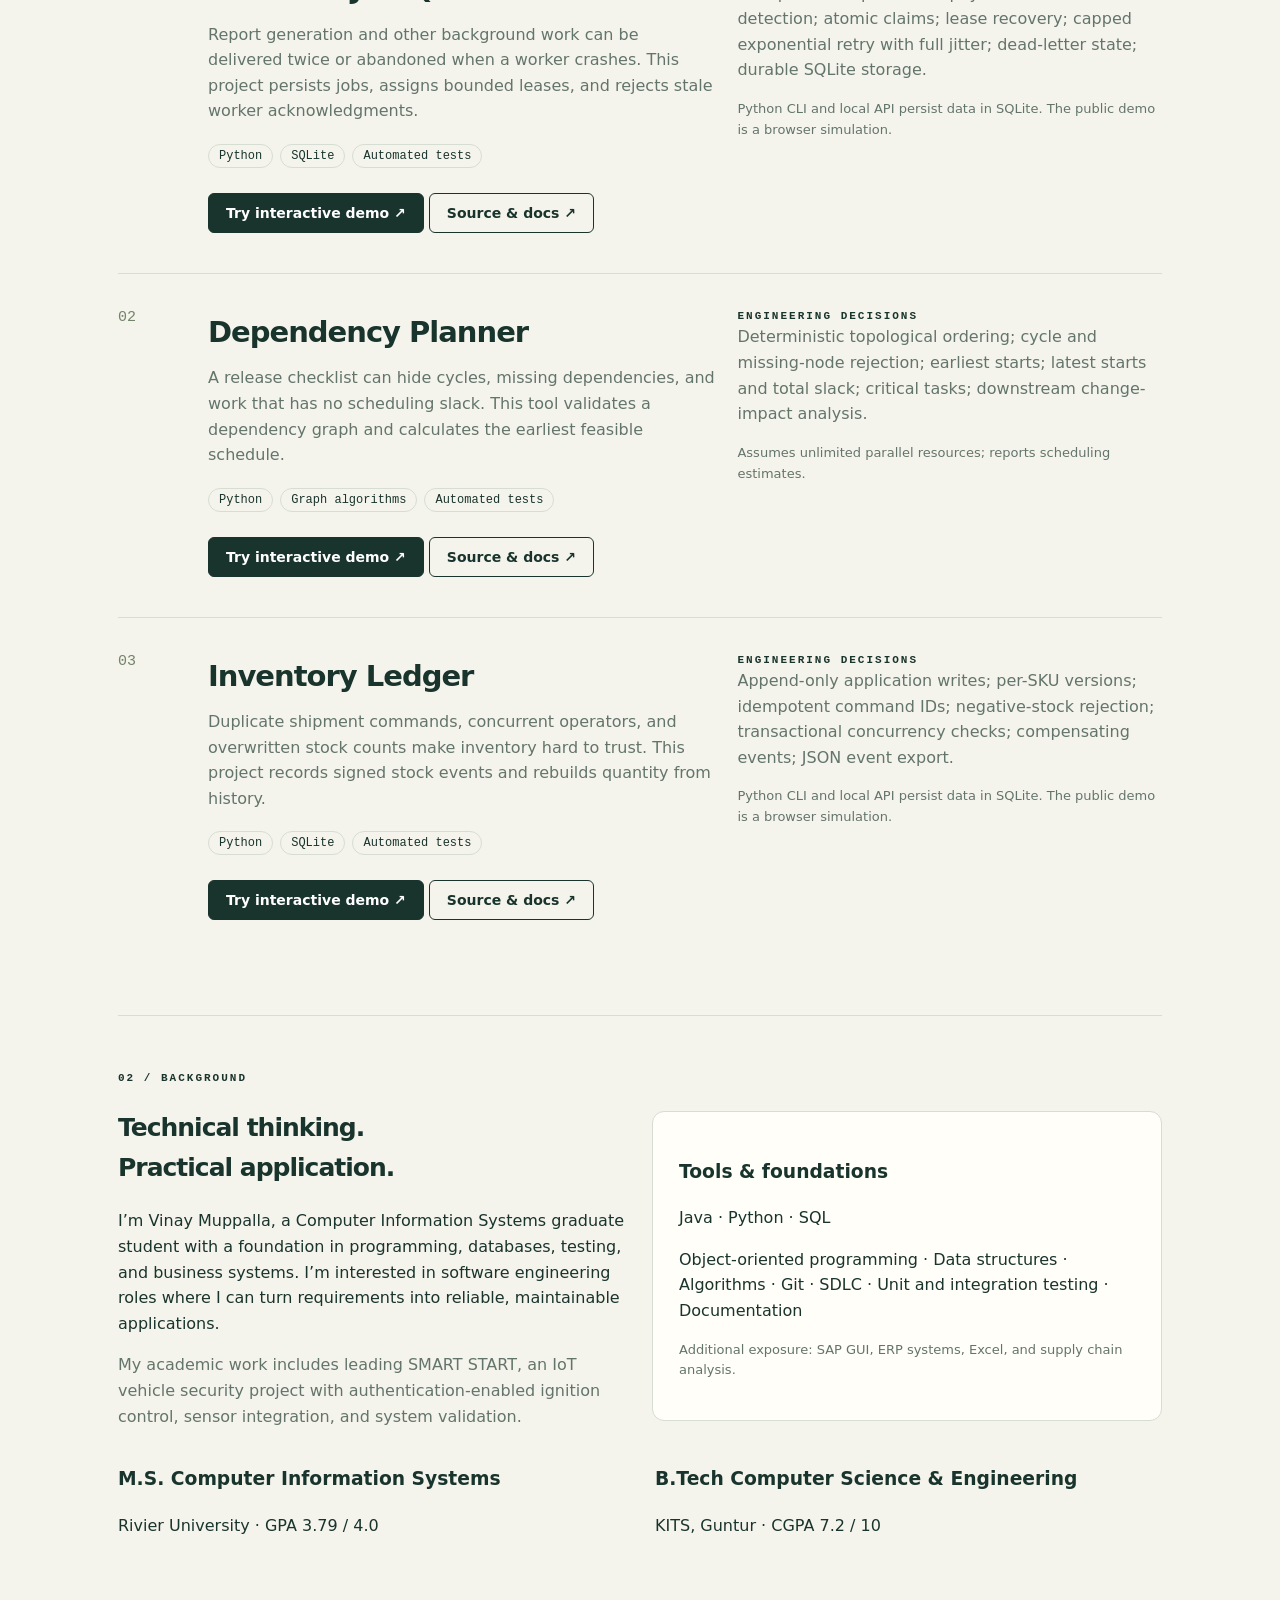
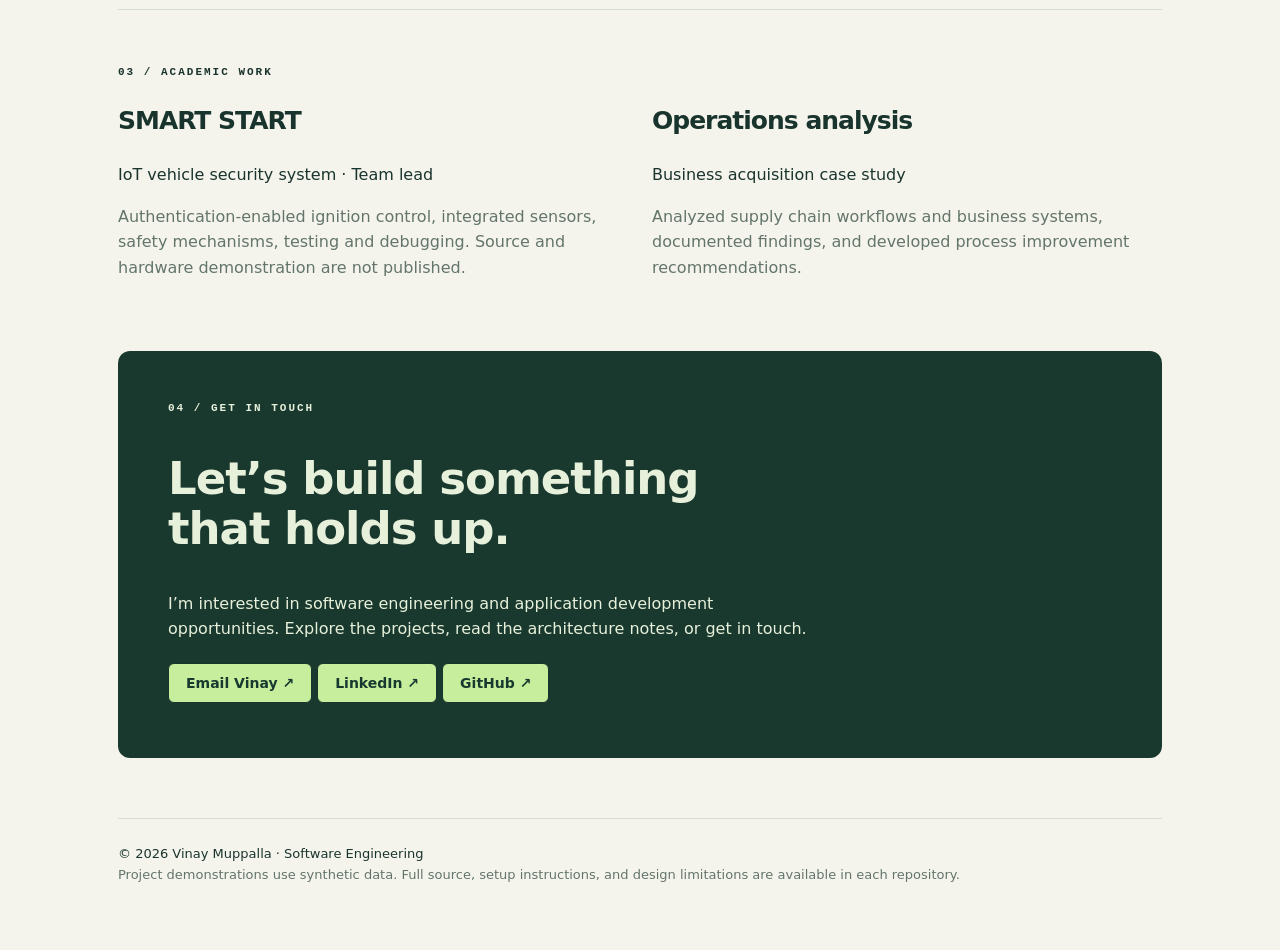
==== commit 0c83567b: "Feature auditable worker crash experiment and failure replay" ====
--- a/index.html
+++ b/index.html
@@ -1 +1 @@
-<!doctype html><html lang="en"><head><meta charset="utf-8"><meta name="viewport" content="width=device-width,initial-scale=1"><meta name="description" content="Vinay Muppalla — software engineering portfolio. Explore Python and SQL projects in reliable background processing, dependency planning and inventory systems."><title>Vinay Muppalla | Software Engineering</title><link rel="stylesheet" href="style.css"><link rel="icon" href="favicon.svg" type="image/svg+xml"></head><body><header><nav aria-label="Main"><a class="brand" href="#">VM<span style="color:#73954f">.</span></a><div class="navlinks"><a href="#work">Work</a><a href="#about">About</a><a href="#contact">Contact</a><a href="Vinay_Muppalla_Resume.pdf">Resume ↗</a></div></nav></header><main><section class="hero"><div><div class="eyebrow">Vinay Muppalla / Software Engineering</div><h1>Build clearly.<br><em>Handle failure.</em></h1><p class="lead">I build software around the details that matter: reliable state, understandable code, and behavior you can test.</p><p class="muted">Computer Information Systems graduate student at Rivier University. Working with Python, Java, SQL, and practical system design.</p><a class="button" href="#work">Explore my work ↓</a><a class="button secondary" href="Vinay_Muppalla_Resume.pdf" download>Download resume ↗</a></div><div class="terminal" aria-label="Engineering principles"><span style="color:#88a082">// The engineering checklist</span><br><br><b>01</b> Model the real constraint.<br><b>02</b> Make state transitions explicit.<br><b>03</b> Test the failure, too.<br><b>04</b> Document the tradeoff.<div class="line"><span style="color:#88a082">Current focus</span><br>Reliable backend systems<br>Data integrity & developer tools</div></div></section><section class="section" id="work"><div class="sectionhead"><div><div class="eyebrow">01 / Selected engineering work</div><h2>Open the demo. Inspect the code.</h2></div><span class="small muted">Independent projects · Synthetic examples</span></div><article class="project"><span class="number">01</span><div><h3>Resilient Job Queue</h3><p>Report generation and other background work can be delivered twice or abandoned when a worker crashes. This project persists jobs, assigns bounded leases, and rejects stale worker acknowledgments.</p><div class="tags"><span class="tag">Python</span><span class="tag">SQLite</span><span class="tag">Automated tests</span></div><a class="button" href="demos/resilient-job-queue/">Try interactive demo ↗</a><a class="button secondary" href="https://github.com/vinaychowdary9946-blip/resilient-job-queue">Source & docs ↗</a></div><div><div class="eyebrow">Engineering decisions</div><p>Idempotent enqueue with payload conflict detection; atomic claims; lease recovery; capped exponential retry with full jitter; dead-letter state; durable SQLite storage.</p><p class="small">Python CLI and local API persist data in SQLite. The public demo is a browser simulation.</p></div></article><article class="project"><span class="number">02</span><div><h3>Dependency Planner</h3><p>A release checklist can hide cycles, missing dependencies, and work that has no scheduling slack. This tool validates a dependency graph and calculates the earliest feasible schedule.</p><div class="tags"><span class="tag">Python</span><span class="tag">Graph algorithms</span><span class="tag">Automated tests</span></div><a class="button" href="demos/dependency-planner/">Try interactive demo ↗</a><a class="button secondary" href="https://github.com/vinaychowdary9946-blip/dependency-planner">Source & docs ↗</a></div><div><div class="eyebrow">Engineering decisions</div><p>Deterministic topological ordering; cycle and missing-node rejection; earliest starts; latest starts and total slack; critical tasks; downstream change-impact analysis.</p><p class="small">Assumes unlimited parallel resources; reports scheduling estimates.</p></div></article><article class="project"><span class="number">03</span><div><h3>Inventory Ledger</h3><p>Duplicate shipment commands, concurrent operators, and overwritten stock counts make inventory hard to trust. This project records signed stock events and rebuilds quantity from history.</p><div class="tags"><span class="tag">Python</span><span class="tag">SQLite</span><span class="tag">Automated tests</span></div><a class="button" href="demos/inventory-ledger/">Try interactive demo ↗</a><a class="button secondary" href="https://github.com/vinaychowdary9946-blip/inventory-ledger">Source & docs ↗</a></div><div><div class="eyebrow">Engineering decisions</div><p>Append-only application writes; per-SKU versions; idempotent command IDs; negative-stock rejection; transactional concurrency checks; compensating events; JSON event export.</p><p class="small">Python CLI and local API persist data in SQLite. The public demo is a browser simulation.</p></div></article></section><section class="section" id="about"><div class="eyebrow">02 / Background</div><div class="grid"><div><h2>Technical thinking.<br>Practical application.</h2><p>I’m Vinay Muppalla, a Computer Information Systems graduate student with a foundation in programming, databases, testing, and business systems. I’m interested in software engineering roles where I can turn requirements into reliable, maintainable applications.</p><p class="muted">My academic work includes leading SMART START, an IoT vehicle security project with authentication-enabled ignition control, sensor integration, and system validation.</p></div><div class="panel"><h3>Tools & foundations</h3><p>Java · Python · SQL</p><p>Object-oriented programming · Data structures · Algorithms · Git · SDLC · Unit and integration testing · Documentation</p><p class="muted small">Additional exposure: SAP GUI, ERP systems, Excel, and supply chain analysis.</p></div></div><div class="education"><div><h3>M.S. Computer Information Systems</h3><p>Rivier University · GPA 3.79 / 4.0</p></div><div><h3>B.Tech Computer Science & Engineering</h3><p>KITS, Guntur · CGPA 7.2 / 10</p></div></div></section><section class="section"><div class="eyebrow">03 / Academic work</div><div class="grid"><article><h2>SMART START</h2><p>IoT vehicle security system · Team lead</p><p class="muted">Authentication-enabled ignition control, integrated sensors, safety mechanisms, testing and debugging. Source and hardware demonstration are not published.</p></article><article><h2>Operations analysis</h2><p>Business acquisition case study</p><p class="muted">Analyzed supply chain workflows and business systems, documented findings, and developed process improvement recommendations.</p></article></div></section><section class="contact" id="contact"><div class="eyebrow">04 / Get in touch</div><h2>Let’s build something<br>that holds up.</h2><p>I’m interested in software engineering and application development opportunities. Explore the projects, read the architecture notes, or get in touch.</p><a class="button" href="mailto:mvinay988579@gmail.com">Email Vinay ↗</a><a class="button" href="https://www.linkedin.com/in/muppalla-vinay">LinkedIn ↗</a><a class="button" href="https://github.com/vinaychowdary9946-blip">GitHub ↗</a></section><footer>© 2026 Vinay Muppalla · Software Engineering<br><span class="muted">Project demonstrations use synthetic data. Full source, setup instructions, and design limitations are available in each repository.</span></footer></main></body></html>+<!doctype html><html lang="en"><head><meta charset="utf-8"><meta name="viewport" content="width=device-width,initial-scale=1"><meta name="description" content="Vinay Muppalla — software engineering portfolio. Explore Python and SQL projects in reliable background processing, dependency planning and inventory systems."><title>Vinay Muppalla | Software Engineering</title><link rel="stylesheet" href="style.css"><link rel="icon" href="favicon.svg" type="image/svg+xml"></head><body><header><nav aria-label="Main"><a class="brand" href="#">VM<span style="color:#73954f">.</span></a><div class="navlinks"><a href="#work">Work</a><a href="#about">About</a><a href="#contact">Contact</a><a href="Vinay_Muppalla_Resume.pdf">Resume ↗</a></div></nav></header><main><section class="hero"><div><div class="eyebrow">Vinay Muppalla / Software Engineering</div><h1>Build clearly.<br><em>Handle failure.</em></h1><p class="lead">I build software around the details that matter: reliable state, understandable code, and behavior you can test.</p><p class="muted">Computer Information Systems graduate student at Rivier University. Working with Python, Java, SQL, and practical system design.</p><a class="button" href="#work">Explore my work ↓</a><a class="button secondary" href="Vinay_Muppalla_Resume.pdf" download>Download resume ↗</a></div><div class="terminal" aria-label="Engineering principles"><span style="color:#88a082">// The engineering checklist</span><br><br><b>01</b> Model the real constraint.<br><b>02</b> Make state transitions explicit.<br><b>03</b> Test the failure, too.<br><b>04</b> Document the tradeoff.<div class="line"><span style="color:#88a082">Current focus</span><br>Reliable backend systems<br>Data integrity & developer tools</div></div></section><section class="section" id="flagship"><div class="eyebrow">Featured / Engineering under failure</div><h2>Don’t just retry it. Prove what happens.</h2><div class="grid"><div><h3>Worker Crash Lab</h3><p>I extended the job queue with a reproducible experiment that terminates real worker processes at four failure points, restarts processing, and audits the resulting business records.</p><p class="muted">In the commit-before-acknowledgment scenario, the control handler produced 50 duplicate reports. The protected handler produced zero duplicates for the same 50-job workload.</p><a class="button" href="demos/resilient-job-queue/">Explore failure lab ↗</a><a class="button secondary" href="https://github.com/vinaychowdary9946-blip/resilient-job-queue/blob/main/docs/CRASH_LAB.md">Inspect experiment ↗</a></div><div class="panel"><div class="stats"><div><strong>400</strong><span>real process exits</span></div><div><strong>0</strong><span>protected duplicate reports</span></div></div><p>8 controlled scenarios · Raw per-job evidence · Source hashes · Reproduction command</p><p class="small muted">Synthetic, single-database experiment. Browser replay reconstructs the recorded process failures.</p></div></div></section><section class="section" id="work"><div class="sectionhead"><div><div class="eyebrow">01 / Selected engineering work</div><h2>Open the demo. Inspect the code.</h2></div><span class="small muted">Independent projects · Synthetic examples</span></div><article class="project"><span class="number">01</span><div><h3>Resilient Job Queue + Crash Lab</h3><p>Report generation and other background work can be delivered twice or abandoned when a worker crashes. This project persists jobs, assigns bounded leases, and rejects stale worker acknowledgments.</p><div class="tags"><span class="tag">Python</span><span class="tag">SQLite</span><span class="tag">Automated tests</span></div><a class="button" href="demos/resilient-job-queue/">Try interactive demo ↗</a><a class="button secondary" href="https://github.com/vinaychowdary9946-blip/resilient-job-queue">Source & docs ↗</a></div><div><div class="eyebrow">Engineering decisions</div><p>Idempotent enqueue with payload conflict detection; atomic claims; lease recovery; capped exponential retry with full jitter; dead-letter state; durable SQLite storage.</p><p class="small">Python CLI and local API persist data in SQLite. The public demo is a browser simulation.</p></div></article><article class="project"><span class="number">02</span><div><h3>Dependency Planner</h3><p>A release checklist can hide cycles, missing dependencies, and work that has no scheduling slack. This tool validates a dependency graph and calculates the earliest feasible schedule.</p><div class="tags"><span class="tag">Python</span><span class="tag">Graph algorithms</span><span class="tag">Automated tests</span></div><a class="button" href="demos/dependency-planner/">Try interactive demo ↗</a><a class="button secondary" href="https://github.com/vinaychowdary9946-blip/dependency-planner">Source & docs ↗</a></div><div><div class="eyebrow">Engineering decisions</div><p>Deterministic topological ordering; cycle and missing-node rejection; earliest starts; latest starts and total slack; critical tasks; downstream change-impact analysis.</p><p class="small">Assumes unlimited parallel resources; reports scheduling estimates.</p></div></article><article class="project"><span class="number">03</span><div><h3>Inventory Ledger</h3><p>Duplicate shipment commands, concurrent operators, and overwritten stock counts make inventory hard to trust. This project records signed stock events and rebuilds quantity from history.</p><div class="tags"><span class="tag">Python</span><span class="tag">SQLite</span><span class="tag">Automated tests</span></div><a class="button" href="demos/inventory-ledger/">Try interactive demo ↗</a><a class="button secondary" href="https://github.com/vinaychowdary9946-blip/inventory-ledger">Source & docs ↗</a></div><div><div class="eyebrow">Engineering decisions</div><p>Append-only application writes; per-SKU versions; idempotent command IDs; negative-stock rejection; transactional concurrency checks; compensating events; JSON event export.</p><p class="small">Python CLI and local API persist data in SQLite. The public demo is a browser simulation.</p></div></article></section><section class="section" id="about"><div class="eyebrow">02 / Background</div><div class="grid"><div><h2>Technical thinking.<br>Practical application.</h2><p>I’m Vinay Muppalla, a Computer Information Systems graduate student with a foundation in programming, databases, testing, and business systems. I’m interested in software engineering roles where I can turn requirements into reliable, maintainable applications.</p><p class="muted">My academic work includes leading SMART START, an IoT vehicle security project with authentication-enabled ignition control, sensor integration, and system validation.</p></div><div class="panel"><h3>Tools & foundations</h3><p>Java · Python · SQL</p><p>Object-oriented programming · Data structures · Algorithms · Git · SDLC · Unit and integration testing · Documentation</p><p class="muted small">Additional exposure: SAP GUI, ERP systems, Excel, and supply chain analysis.</p></div></div><div class="education"><div><h3>M.S. Computer Information Systems</h3><p>Rivier University · GPA 3.79 / 4.0</p></div><div><h3>B.Tech Computer Science & Engineering</h3><p>KITS, Guntur · CGPA 7.2 / 10</p></div></div></section><section class="section"><div class="eyebrow">03 / Academic work</div><div class="grid"><article><h2>SMART START</h2><p>IoT vehicle security system · Team lead</p><p class="muted">Authentication-enabled ignition control, integrated sensors, safety mechanisms, testing and debugging. Source and hardware demonstration are not published.</p></article><article><h2>Operations analysis</h2><p>Business acquisition case study</p><p class="muted">Analyzed supply chain workflows and business systems, documented findings, and developed process improvement recommendations.</p></article></div></section><section class="contact" id="contact"><div class="eyebrow">04 / Get in touch</div><h2>Let’s build something<br>that holds up.</h2><p>I’m interested in software engineering and application development opportunities. Explore the projects, read the architecture notes, or get in touch.</p><a class="button" href="mailto:mvinay988579@gmail.com">Email Vinay ↗</a><a class="button" href="https://www.linkedin.com/in/muppalla-vinay">LinkedIn ↗</a><a class="button" href="https://github.com/vinaychowdary9946-blip">GitHub ↗</a></section><footer>© 2026 Vinay Muppalla · Software Engineering<br><span class="muted">Project demonstrations use synthetic data. Full source, setup instructions, and design limitations are available in each repository.</span></footer></main></body></html>
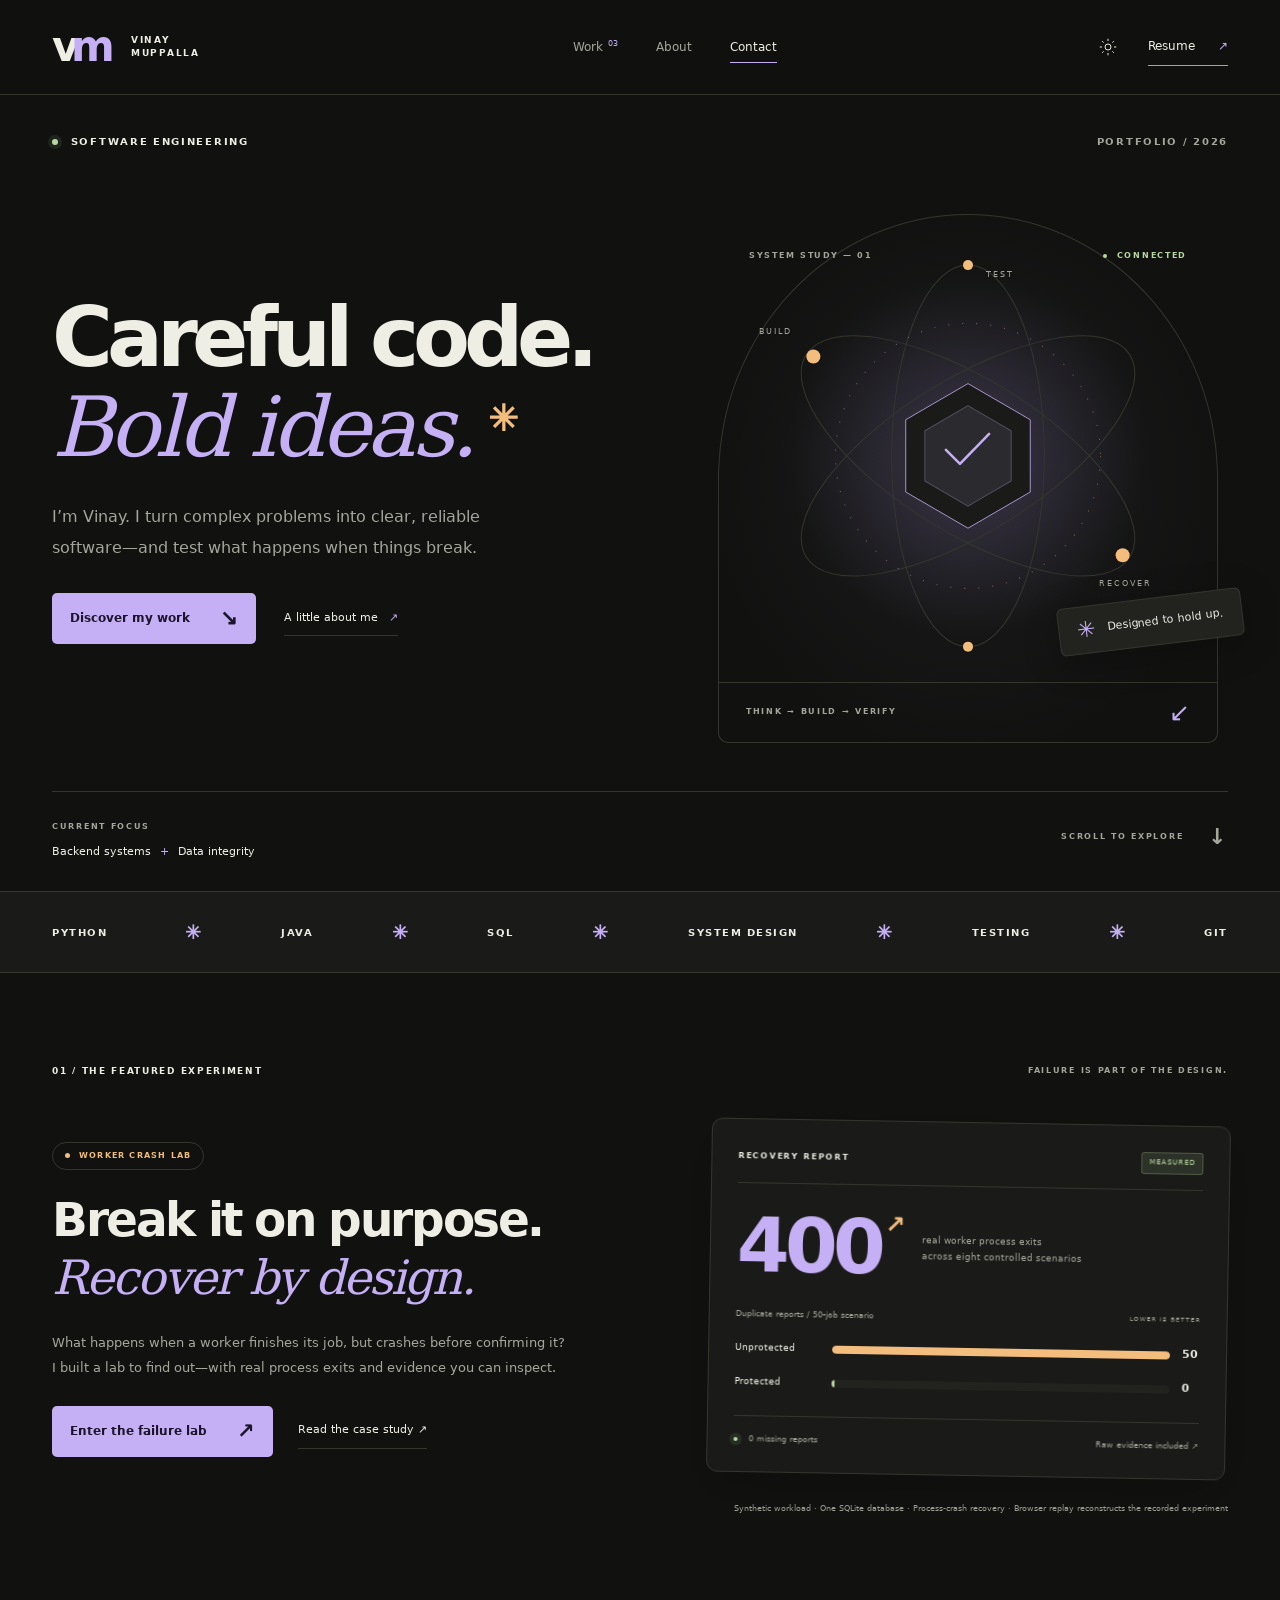
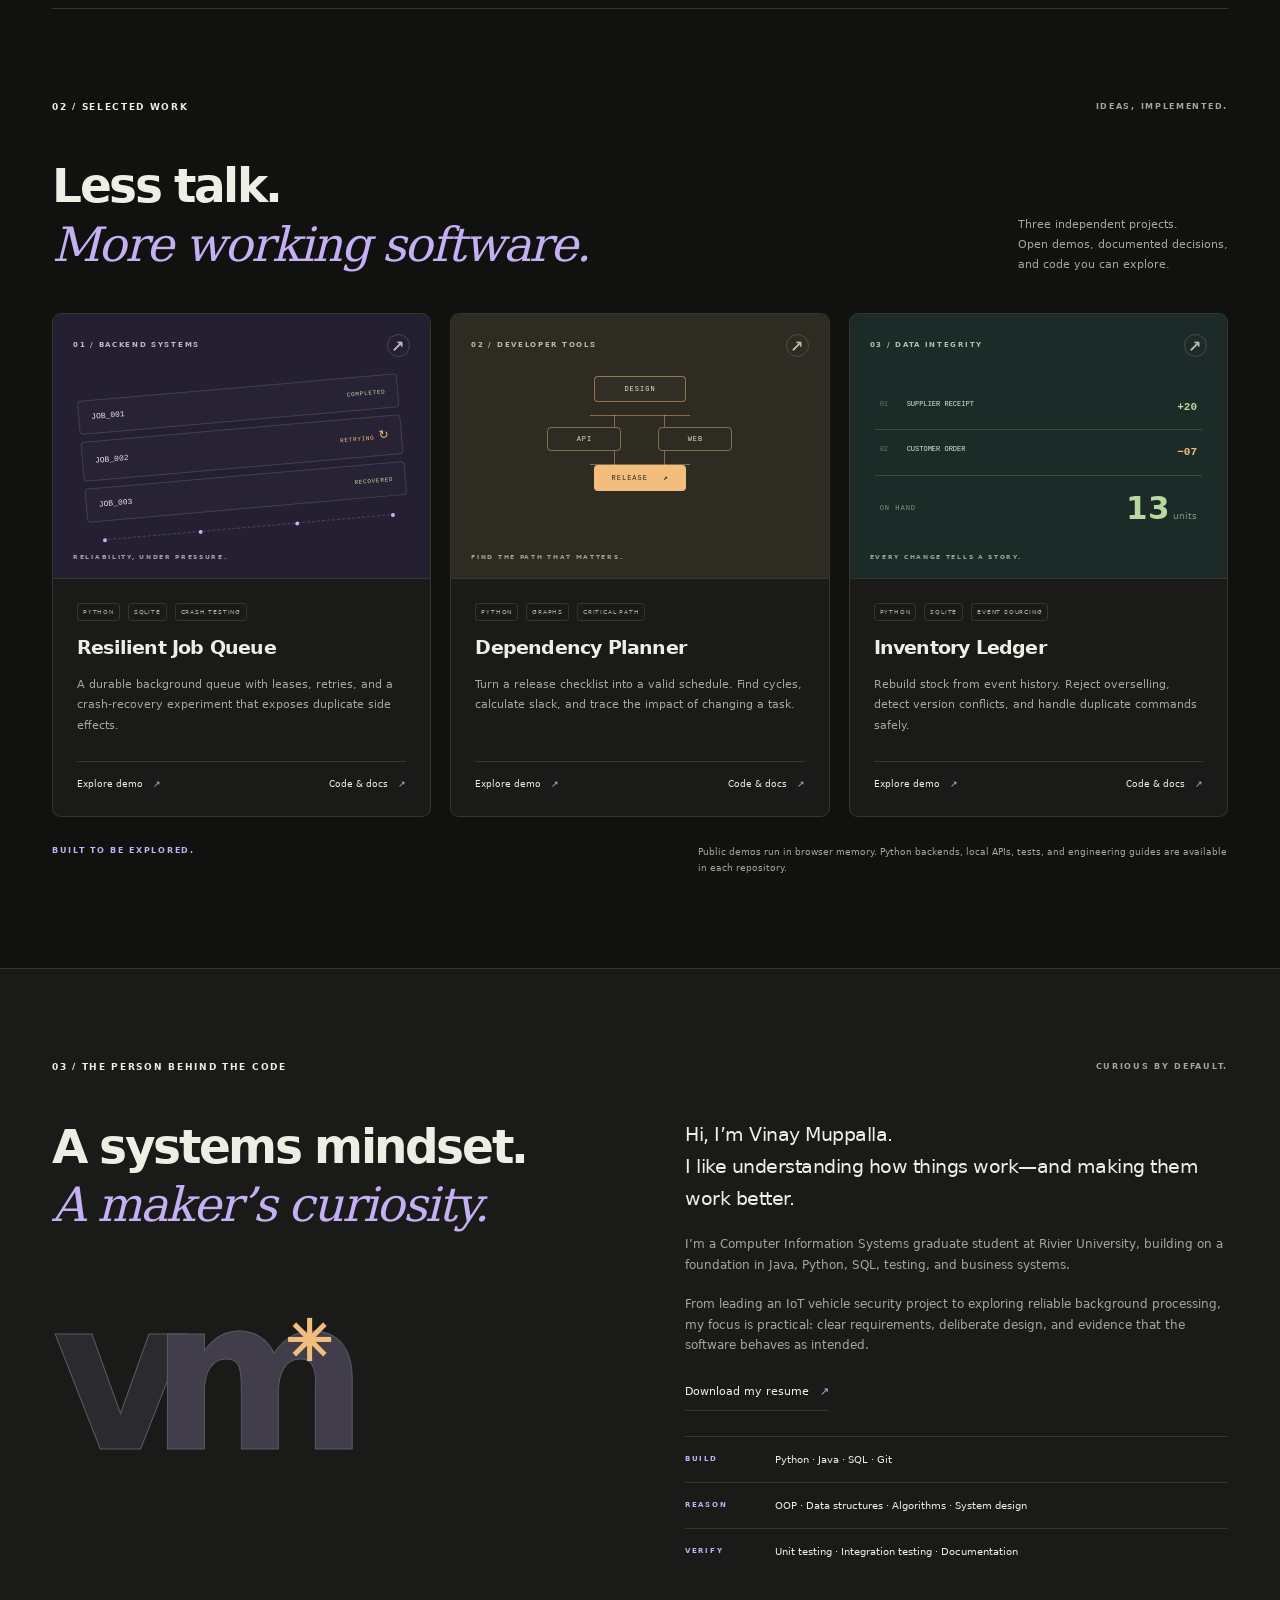
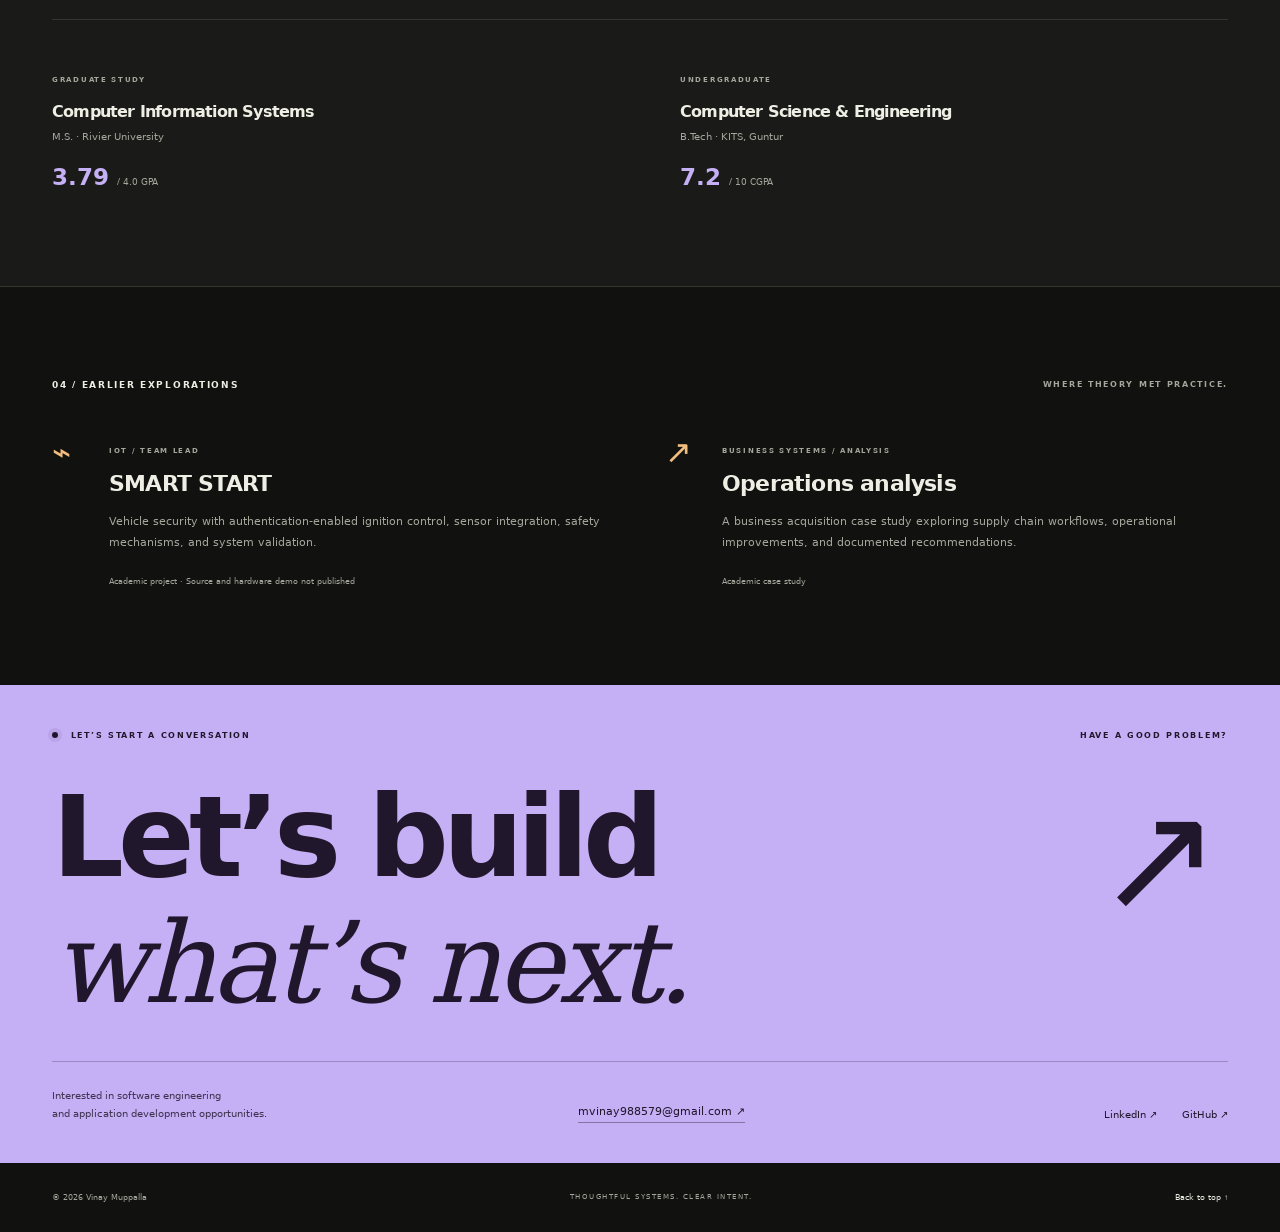
==== commit 16eab114: "Redesign portfolio with editorial typography, illustrated projects, themes and motion" ====
--- a/index.html
+++ b/index.html
@@ -1 +1,61 @@
-<!doctype html><html lang="en"><head><meta charset="utf-8"><meta name="viewport" content="width=device-width,initial-scale=1"><meta name="description" content="Vinay Muppalla — software engineering portfolio. Explore Python and SQL projects in reliable background processing, dependency planning and inventory systems."><title>Vinay Muppalla | Software Engineering</title><link rel="stylesheet" href="style.css"><link rel="icon" href="favicon.svg" type="image/svg+xml"></head><body><header><nav aria-label="Main"><a class="brand" href="#">VM<span style="color:#73954f">.</span></a><div class="navlinks"><a href="#work">Work</a><a href="#about">About</a><a href="#contact">Contact</a><a href="Vinay_Muppalla_Resume.pdf">Resume ↗</a></div></nav></header><main><section class="hero"><div><div class="eyebrow">Vinay Muppalla / Software Engineering</div><h1>Build clearly.<br><em>Handle failure.</em></h1><p class="lead">I build software around the details that matter: reliable state, understandable code, and behavior you can test.</p><p class="muted">Computer Information Systems graduate student at Rivier University. Working with Python, Java, SQL, and practical system design.</p><a class="button" href="#work">Explore my work ↓</a><a class="button secondary" href="Vinay_Muppalla_Resume.pdf" download>Download resume ↗</a></div><div class="terminal" aria-label="Engineering principles"><span style="color:#88a082">// The engineering checklist</span><br><br><b>01</b> Model the real constraint.<br><b>02</b> Make state transitions explicit.<br><b>03</b> Test the failure, too.<br><b>04</b> Document the tradeoff.<div class="line"><span style="color:#88a082">Current focus</span><br>Reliable backend systems<br>Data integrity & developer tools</div></div></section><section class="section" id="flagship"><div class="eyebrow">Featured / Engineering under failure</div><h2>Don’t just retry it. Prove what happens.</h2><div class="grid"><div><h3>Worker Crash Lab</h3><p>I extended the job queue with a reproducible experiment that terminates real worker processes at four failure points, restarts processing, and audits the resulting business records.</p><p class="muted">In the commit-before-acknowledgment scenario, the control handler produced 50 duplicate reports. The protected handler produced zero duplicates for the same 50-job workload.</p><a class="button" href="demos/resilient-job-queue/">Explore failure lab ↗</a><a class="button secondary" href="https://github.com/vinaychowdary9946-blip/resilient-job-queue/blob/main/docs/CRASH_LAB.md">Inspect experiment ↗</a></div><div class="panel"><div class="stats"><div><strong>400</strong><span>real process exits</span></div><div><strong>0</strong><span>protected duplicate reports</span></div></div><p>8 controlled scenarios · Raw per-job evidence · Source hashes · Reproduction command</p><p class="small muted">Synthetic, single-database experiment. Browser replay reconstructs the recorded process failures.</p></div></div></section><section class="section" id="work"><div class="sectionhead"><div><div class="eyebrow">01 / Selected engineering work</div><h2>Open the demo. Inspect the code.</h2></div><span class="small muted">Independent projects · Synthetic examples</span></div><article class="project"><span class="number">01</span><div><h3>Resilient Job Queue + Crash Lab</h3><p>Report generation and other background work can be delivered twice or abandoned when a worker crashes. This project persists jobs, assigns bounded leases, and rejects stale worker acknowledgments.</p><div class="tags"><span class="tag">Python</span><span class="tag">SQLite</span><span class="tag">Automated tests</span></div><a class="button" href="demos/resilient-job-queue/">Try interactive demo ↗</a><a class="button secondary" href="https://github.com/vinaychowdary9946-blip/resilient-job-queue">Source & docs ↗</a></div><div><div class="eyebrow">Engineering decisions</div><p>Idempotent enqueue with payload conflict detection; atomic claims; lease recovery; capped exponential retry with full jitter; dead-letter state; durable SQLite storage.</p><p class="small">Python CLI and local API persist data in SQLite. The public demo is a browser simulation.</p></div></article><article class="project"><span class="number">02</span><div><h3>Dependency Planner</h3><p>A release checklist can hide cycles, missing dependencies, and work that has no scheduling slack. This tool validates a dependency graph and calculates the earliest feasible schedule.</p><div class="tags"><span class="tag">Python</span><span class="tag">Graph algorithms</span><span class="tag">Automated tests</span></div><a class="button" href="demos/dependency-planner/">Try interactive demo ↗</a><a class="button secondary" href="https://github.com/vinaychowdary9946-blip/dependency-planner">Source & docs ↗</a></div><div><div class="eyebrow">Engineering decisions</div><p>Deterministic topological ordering; cycle and missing-node rejection; earliest starts; latest starts and total slack; critical tasks; downstream change-impact analysis.</p><p class="small">Assumes unlimited parallel resources; reports scheduling estimates.</p></div></article><article class="project"><span class="number">03</span><div><h3>Inventory Ledger</h3><p>Duplicate shipment commands, concurrent operators, and overwritten stock counts make inventory hard to trust. This project records signed stock events and rebuilds quantity from history.</p><div class="tags"><span class="tag">Python</span><span class="tag">SQLite</span><span class="tag">Automated tests</span></div><a class="button" href="demos/inventory-ledger/">Try interactive demo ↗</a><a class="button secondary" href="https://github.com/vinaychowdary9946-blip/inventory-ledger">Source & docs ↗</a></div><div><div class="eyebrow">Engineering decisions</div><p>Append-only application writes; per-SKU versions; idempotent command IDs; negative-stock rejection; transactional concurrency checks; compensating events; JSON event export.</p><p class="small">Python CLI and local API persist data in SQLite. The public demo is a browser simulation.</p></div></article></section><section class="section" id="about"><div class="eyebrow">02 / Background</div><div class="grid"><div><h2>Technical thinking.<br>Practical application.</h2><p>I’m Vinay Muppalla, a Computer Information Systems graduate student with a foundation in programming, databases, testing, and business systems. I’m interested in software engineering roles where I can turn requirements into reliable, maintainable applications.</p><p class="muted">My academic work includes leading SMART START, an IoT vehicle security project with authentication-enabled ignition control, sensor integration, and system validation.</p></div><div class="panel"><h3>Tools & foundations</h3><p>Java · Python · SQL</p><p>Object-oriented programming · Data structures · Algorithms · Git · SDLC · Unit and integration testing · Documentation</p><p class="muted small">Additional exposure: SAP GUI, ERP systems, Excel, and supply chain analysis.</p></div></div><div class="education"><div><h3>M.S. Computer Information Systems</h3><p>Rivier University · GPA 3.79 / 4.0</p></div><div><h3>B.Tech Computer Science & Engineering</h3><p>KITS, Guntur · CGPA 7.2 / 10</p></div></div></section><section class="section"><div class="eyebrow">03 / Academic work</div><div class="grid"><article><h2>SMART START</h2><p>IoT vehicle security system · Team lead</p><p class="muted">Authentication-enabled ignition control, integrated sensors, safety mechanisms, testing and debugging. Source and hardware demonstration are not published.</p></article><article><h2>Operations analysis</h2><p>Business acquisition case study</p><p class="muted">Analyzed supply chain workflows and business systems, documented findings, and developed process improvement recommendations.</p></article></div></section><section class="contact" id="contact"><div class="eyebrow">04 / Get in touch</div><h2>Let’s build something<br>that holds up.</h2><p>I’m interested in software engineering and application development opportunities. Explore the projects, read the architecture notes, or get in touch.</p><a class="button" href="mailto:mvinay988579@gmail.com">Email Vinay ↗</a><a class="button" href="https://www.linkedin.com/in/muppalla-vinay">LinkedIn ↗</a><a class="button" href="https://github.com/vinaychowdary9946-blip">GitHub ↗</a></section><footer>© 2026 Vinay Muppalla · Software Engineering<br><span class="muted">Project demonstrations use synthetic data. Full source, setup instructions, and design limitations are available in each repository.</span></footer></main></body></html>+<!doctype html>
+<html lang="en" data-theme="dark">
+<head>
+  <meta charset="utf-8">
+  <meta name="viewport" content="width=device-width,initial-scale=1">
+  <meta name="theme-color" content="#111210">
+  <meta name="description" content="Vinay Muppalla — software engineering, thoughtful systems, and experiments you can reproduce. Explore the Worker Crash Lab and interactive Python projects.">
+  <title>Vinay Muppalla — Code with intention.</title>
+  <link rel="preload" href="assets/fonts/studio-sans.woff" as="font" type="font/woff" crossorigin>
+  <link rel="preload" href="assets/fonts/studio-sans-bold.woff" as="font" type="font/woff" crossorigin>
+  <link rel="stylesheet" href="style.css">
+  <link rel="icon" href="favicon.svg" type="image/svg+xml">
+</head>
+<body>
+<a class="skip" href="#main">Skip to content</a>
+<div class="reading-progress" aria-hidden="true"></div>
+<header class="site-header">
+  <nav aria-label="Main" class="nav shell">
+    <a href="#home" class="wordmark" aria-label="Vinay Muppalla home"><span class="brand-mark">v<span>m</span></span><span class="wordmark-name">VINAY<br>MUPPALLA</span></a>
+    <div class="nav-links"><a href="#work">Work<span>03</span></a><a href="#about">About</a><a href="#contact">Contact</a></div>
+    <div class="nav-actions"><button class="theme-toggle" id="theme-toggle" aria-label="Switch to light theme" title="Switch theme"><svg viewBox="0 0 24 24" aria-hidden="true"><circle cx="12" cy="12" r="4"/><path d="M12 1v3m0 16v3M1 12h3m16 0h3M4.2 4.2l2 2m11.6 11.6 2 2m0-15.6-2 2M6.2 17.8l-2 2"/></svg></button><a class="nav-resume" href="Vinay_Muppalla_Resume.pdf">Resume <span>↗</span></a></div>
+  </nav>
+</header>
+<main id="main">
+<section class="hero shell" id="home">
+  <div class="hero-top"><span class="micro"><i class="status-dot"></i> SOFTWARE ENGINEERING</span><span class="micro hero-index">PORTFOLIO / 2026</span></div>
+  <div class="hero-layout">
+    <div class="hero-copy"><h1>Careful code.<br><em>Bold ideas.</em><span class="headline-dot">✳</span></h1><p class="hero-description">I’m Vinay. I turn complex problems into clear, reliable software—and test what happens when things break.</p><div class="hero-cta"><a class="button primary" href="#work">Discover my work <span class="button-icon">↘</span></a><a class="text-link" href="#about">A little about me <span>↗</span></a></div></div>
+    <div class="system-art" aria-label="Abstract illustration of connected software components">
+      <div class="art-caption micro"><span>SYSTEM STUDY — 01</span><span class="art-status"><i></i> CONNECTED</span></div>
+      <svg class="orbit-art" viewBox="0 0 480 420" aria-hidden="true"><defs><linearGradient id="orbitGradient" x1="0" x2="1"><stop stop-color="#b9a2f5"/><stop offset="1" stop-color="#f1b774"/></linearGradient><radialGradient id="coreGlow"><stop stop-color="#b9a2f5" stop-opacity=".22"/><stop offset="1" stop-color="#b9a2f5" stop-opacity="0"/></radialGradient></defs><circle cx="240" cy="210" r="180" fill="url(#coreGlow)"/><g class="orbit-lines" fill="none"><ellipse cx="240" cy="210" rx="190" ry="76" transform="rotate(-32 240 210)"/><ellipse cx="240" cy="210" rx="190" ry="76" transform="rotate(32 240 210)"/><ellipse cx="240" cy="210" rx="76" ry="190"/></g><g class="orbit-ring" fill="none" stroke="url(#orbitGradient)"><circle cx="240" cy="210" r="132" stroke-dasharray="1 13"/></g><path class="core-outline" d="M240 138 302 174v72l-62 36-62-36v-72z"/><path class="core-inner" d="m240 160 43 25v50l-43 25-43-25v-50z"/><path class="core-symbol" d="m218 204 14 14 29-30"/><g class="nodes"><circle cx="86" cy="111" r="7"/><circle cx="394" cy="309" r="7"/><circle cx="240" cy="20" r="5"/><circle cx="240" cy="400" r="5"/></g><g class="art-labels"><text x="32" y="89">BUILD</text><text x="370" y="340">RECOVER</text><text x="258" y="32">TEST</text></g></svg>
+      <div class="art-bottom"><span class="micro">THINK → BUILD → VERIFY</span><a href="#flagship" aria-label="Explore the featured crash lab">↙</a></div>
+      <div class="floating-label"><span class="mini-spark">✳</span> Designed to hold up.</div>
+    </div>
+  </div>
+  <div class="hero-bottom"><div><span class="micro">CURRENT FOCUS</span><p>Backend systems <span>+ </span>Data integrity</p></div><a href="#flagship" class="scroll-note micro">SCROLL TO EXPLORE <span>↓</span></a></div>
+</section>
+<div class="skill-ribbon" aria-label="Core technologies"><div class="shell ribbon-inner"><span>PYTHON</span><i>✳</i><span>JAVA</span><i>✳</i><span>SQL</span><i>✳</i><span>SYSTEM DESIGN</span><i>✳</i><span>TESTING</span><i>✳</i><span>GIT</span></div></div>
+<section class="section shell" id="flagship">
+  <div class="section-label"><span class="micro">01 / THE FEATURED EXPERIMENT</span><span class="micro muted">FAILURE IS PART OF THE DESIGN.</span></div>
+  <div class="feature-grid" data-reveal>
+    <div class="feature-copy"><span class="pill"><i></i> WORKER CRASH LAB</span><h2>Break it on purpose.<br><em>Recover by design.</em></h2><p>What happens when a worker finishes its job, but crashes before confirming it? I built a lab to find out—with real process exits and evidence you can inspect.</p><div class="feature-links"><a class="button primary" href="demos/resilient-job-queue/">Enter the failure lab <span class="button-icon">↗</span></a><a class="text-link" href="https://github.com/vinaychowdary9946-blip/resilient-job-queue/blob/main/docs/CRASH_LAB.md">Read the case study ↗</a></div></div>
+    <div class="experiment-card"><div class="experiment-heading"><span class="micro">RECOVERY REPORT</span><span class="tiny-badge">MEASURED</span></div><div class="experiment-metric"><strong>400<span>↗</span></strong><p>real worker process exits<br>across eight controlled scenarios</p></div><div class="comparison"><div class="comparison-label"><span>Duplicate reports / 50-job scenario</span><span>LOWER IS BETTER</span></div><div class="compare-row"><span>Unprotected</span><div class="compare-track"><div class="compare-fill unsafe"></div></div><b>50</b></div><div class="compare-row"><span>Protected</span><div class="compare-track"><div class="compare-fill safe"></div></div><b>0</b></div></div><div class="experiment-foot"><span><i class="status-dot"></i> 0 missing reports</span><span>Raw evidence included ↗</span></div></div>
+  </div><p class="scope-note">Synthetic workload · One SQLite database · Process-crash recovery · Browser replay reconstructs the recorded experiment</p>
+</section>
+<section class="section shell" id="work">
+  <div class="section-label"><span class="micro">02 / SELECTED WORK</span><span class="micro muted">IDEAS, IMPLEMENTED.</span></div>
+  <div class="section-heading"><h2>Less talk.<br><em>More working software.</em></h2><p>Three independent projects.<br>Open demos, documented decisions,<br>and code you can explore.</p></div>
+  <div class="project-grid">
+    <article class="project-card queue-card" data-reveal><a class="project-visual" href="demos/resilient-job-queue/" aria-label="Try Resilient Job Queue"><div class="project-visual-top micro"><span>01 / BACKEND SYSTEMS</span><span class="visual-arrow">↗</span></div><div class="queue-graphic" aria-hidden="true"><div class="queue-line"><span>JOB_001</span><span class="state-done">COMPLETED</span></div><div class="queue-line"><span>JOB_002</span><span class="state-retry">RETRYING <i>↻</i></span></div><div class="queue-line"><span>JOB_003</span><span class="state-done">RECOVERED</span></div><div class="queue-route"><span></span><span></span><span></span><span></span></div></div><span class="visual-caption micro">RELIABILITY, UNDER PRESSURE.</span></a><div class="project-body"><div class="tags"><span>PYTHON</span><span>SQLITE</span><span>CRASH TESTING</span></div><h3>Resilient Job Queue</h3><p>A durable background queue with leases, retries, and a crash-recovery experiment that exposes duplicate side effects.</p><div class="project-links"><a href="demos/resilient-job-queue/">Explore demo <span>↗</span></a><a href="https://github.com/vinaychowdary9946-blip/resilient-job-queue">Code & docs <span>↗</span></a></div></div></article>
+    <article class="project-card planner-card" data-reveal><a class="project-visual" href="demos/dependency-planner/" aria-label="Try Dependency Planner"><div class="project-visual-top micro"><span>02 / DEVELOPER TOOLS</span><span class="visual-arrow">↗</span></div><div class="planner-graphic" aria-hidden="true"><div class="plan-node design-node">DESIGN</div><div class="plan-branches"><span></span><span></span></div><div class="parallel-nodes"><span>API</span><span>WEB</span></div><div class="plan-branches reverse"><span></span><span></span></div><div class="plan-node release-node">RELEASE <b>↗</b></div></div><span class="visual-caption micro">FIND THE PATH THAT MATTERS.</span></a><div class="project-body"><div class="tags"><span>PYTHON</span><span>GRAPHS</span><span>CRITICAL PATH</span></div><h3>Dependency Planner</h3><p>Turn a release checklist into a valid schedule. Find cycles, calculate slack, and trace the impact of changing a task.</p><div class="project-links"><a href="demos/dependency-planner/">Explore demo <span>↗</span></a><a href="https://github.com/vinaychowdary9946-blip/dependency-planner">Code & docs <span>↗</span></a></div></div></article>
+    <article class="project-card ledger-card" data-reveal><a class="project-visual" href="demos/inventory-ledger/" aria-label="Try Inventory Ledger"><div class="project-visual-top micro"><span>03 / DATA INTEGRITY</span><span class="visual-arrow">↗</span></div><div class="ledger-graphic" aria-hidden="true"><div class="ledger-entry"><span>01</span><span>SUPPLIER RECEIPT</span><b>+20</b></div><div class="ledger-entry"><span>02</span><span>CUSTOMER ORDER</span><b>−07</b></div><div class="ledger-total"><span>ON HAND</span><strong>13<span> units</span></strong></div></div><span class="visual-caption micro">EVERY CHANGE TELLS A STORY.</span></a><div class="project-body"><div class="tags"><span>PYTHON</span><span>SQLITE</span><span>EVENT SOURCING</span></div><h3>Inventory Ledger</h3><p>Rebuild stock from event history. Reject overselling, detect version conflicts, and handle duplicate commands safely.</p><div class="project-links"><a href="demos/inventory-ledger/">Explore demo <span>↗</span></a><a href="https://github.com/vinaychowdary9946-blip/inventory-ledger">Code & docs <span>↗</span></a></div></div></article>
+  </div><div class="work-note"><span class="micro">BUILT TO BE EXPLORED.</span><p>Public demos run in browser memory. Python backends, local APIs, tests, and engineering guides are available in each repository.</p></div>
+</section>
+<section class="about-section" id="about"><div class="shell section"><div class="section-label"><span class="micro">03 / THE PERSON BEHIND THE CODE</span><span class="micro muted">CURIOUS BY DEFAULT.</span></div><div class="about-grid"><div data-reveal><h2>A systems mindset.<br><em>A maker’s curiosity.</em></h2><div class="about-monogram" aria-hidden="true"><span>v</span><span>m</span><i>✳</i></div></div><div class="about-copy" data-reveal><p class="about-intro">Hi, I’m Vinay Muppalla.<br>I like understanding how things work—and making them work better.</p><p>I’m a Computer Information Systems graduate student at Rivier University, building on a foundation in Java, Python, SQL, testing, and business systems.</p><p>From leading an IoT vehicle security project to exploring reliable background processing, my focus is practical: clear requirements, deliberate design, and evidence that the software behaves as intended.</p><a class="text-link" href="Vinay_Muppalla_Resume.pdf" download>Download my resume <span>↗</span></a><div class="capability-list"><div><span class="micro">BUILD</span><p>Python · Java · SQL · Git</p></div><div><span class="micro">REASON</span><p>OOP · Data structures · Algorithms · System design</p></div><div><span class="micro">VERIFY</span><p>Unit testing · Integration testing · Documentation</p></div></div></div></div><div class="education-grid" data-reveal><div><span class="micro">GRADUATE STUDY</span><h3>Computer Information Systems</h3><p>M.S. · Rivier University</p><span class="education-grade">3.79 <small>/ 4.0 GPA</small></span></div><div><span class="micro">UNDERGRADUATE</span><h3>Computer Science & Engineering</h3><p>B.Tech · KITS, Guntur</p><span class="education-grade">7.2 <small>/ 10 CGPA</small></span></div></div></div></section>
+<section class="section shell academic-section"><div class="section-label"><span class="micro">04 / EARLIER EXPLORATIONS</span><span class="micro muted">WHERE THEORY MET PRACTICE.</span></div><div class="academic-grid"><article data-reveal><span class="academic-icon">⌁</span><div><span class="micro">IOT / TEAM LEAD</span><h3>SMART START</h3><p>Vehicle security with authentication-enabled ignition control, sensor integration, safety mechanisms, and system validation.</p><span class="small muted">Academic project · Source and hardware demo not published</span></div></article><article data-reveal><span class="academic-icon">↗</span><div><span class="micro">BUSINESS SYSTEMS / ANALYSIS</span><h3>Operations analysis</h3><p>A business acquisition case study exploring supply chain workflows, operational improvements, and documented recommendations.</p><span class="small muted">Academic case study</span></div></article></div></section>
+<section class="contact-section" id="contact"><div class="shell"><div class="contact-top"><span class="micro"><i class="status-dot"></i> LET’S START A CONVERSATION</span><span class="micro">HAVE A GOOD PROBLEM?</span></div><a class="contact-heading" href="mailto:mvinay988579@gmail.com">Let’s build<br><em>what’s next.</em><span>↗</span></a><div class="contact-bottom"><p>Interested in software engineering<br>and application development opportunities.</p><a class="email-link" href="mailto:mvinay988579@gmail.com">mvinay988579@gmail.com ↗</a><div class="social-links"><a href="https://www.linkedin.com/in/muppalla-vinay">LinkedIn ↗</a><a href="https://github.com/vinaychowdary9946-blip">GitHub ↗</a></div></div></div></section>
+<footer class="shell"><span>© 2026 Vinay Muppalla</span><span>THOUGHTFUL SYSTEMS. CLEAR INTENT.</span><a href="#home">Back to top ↑</a></footer>
+</main>
+<script src="app.js" defer></script>
+</body></html>
--- a/style.css
+++ b/style.css
@@ -1 +1,11 @@
-:root{--ink:#19342d;--muted:#63756b;--paper:#f5f4ec;--line:#d6ddd2;--accent:#c7ee9c}*{box-sizing:border-box}body{margin:0;background:var(--paper);color:var(--ink);font:16px/1.6 system-ui,sans-serif}main{max-width:1100px;margin:auto;padding:40px 28px}nav{display:flex;justify-content:space-between;gap:20px;margin-bottom:50px}a{color:inherit}h1{font-size:clamp(38px,6vw,70px);letter-spacing:-3px;line-height:1.05;margin:20px 0}h2{font-size:25px;letter-spacing:-1px}.eyebrow{font:700 11px/1.4 monospace;text-transform:uppercase;letter-spacing:2px}.lead{font-size:19px;color:var(--muted);max-width:750px}.panel{border:1px solid var(--line);background:#fffef8;padding:26px;border-radius:12px;margin:24px 0}.grid{display:grid;grid-template-columns:1fr 1fr;gap:24px}button,.button{font:600 14px system-ui;border:1px solid var(--ink);background:var(--ink);color:white;border-radius:6px;padding:11px 17px;cursor:pointer;text-decoration:none;display:inline-block;margin:5px 5px 5px 0}button.secondary,.button.secondary{background:transparent;color:var(--ink)}button:hover,.button:hover{background:#42694f;color:white}input,textarea,select{font:15px/1.5 monospace;width:100%;padding:11px;border:1px solid #a8b7aa;border-radius:5px;background:white;color:var(--ink);margin:7px 0 18px}textarea{min-height:230px}label{font-size:13px;font-weight:600}table{border-collapse:collapse;width:100%;font-size:14px}th,td{text-align:left;padding:11px;border-bottom:1px solid var(--line)}.scroll{overflow:auto}pre{white-space:pre-wrap;overflow-wrap:anywhere;background:#15382f;color:#daf1c7;padding:22px;border-radius:8px;font:13px/1.6 monospace}.status{padding:12px;background:#e7efdb;border-radius:6px;min-height:48px}.error{background:#f8dbd0}.tag{padding:4px 10px;border:1px solid var(--line);border-radius:30px;font:12px monospace}.bar{height:28px;background:#c7ee9c;margin:8px 0;min-width:3px;border-radius:3px}.critical{background:#19342d;color:white}.muted{color:var(--muted)}footer{border-top:1px solid var(--line);margin-top:60px;padding:25px 0;font-size:13px}.metric{font-size:42px;font-weight:650;letter-spacing:-2px}@media(max-width:700px){.grid{grid-template-columns:1fr}main{padding:24px 18px}nav{flex-wrap:wrap}th,td{padding:8px}h1{letter-spacing:-2px}}:focus-visible{outline:3px solid #a65522;outline-offset:3px}header{border-bottom:1px solid var(--line)}header nav{max-width:1160px;margin:0 auto;padding:22px 28px;align-items:center}.brand{font-size:20px;font-weight:750;letter-spacing:-.8px;text-decoration:none}.navlinks{display:flex;gap:25px;font-size:13px}.navlinks a{text-decoration:none}.hero{display:grid;grid-template-columns:1.2fr .8fr;gap:70px;padding:70px 0 65px;align-items:center}.hero h1{font-size:clamp(55px,7vw,88px);letter-spacing:-5px}.hero em{font-style:normal;color:#60864b}.terminal{background:#17392f;border-radius:14px;color:#d9e7d0;padding:30px;font:14px/1.9 monospace;box-shadow:15px 15px 0 #e0e6d4}.terminal .line{border-top:1px solid #3e5a4a;padding-top:15px;margin-top:20px}.terminal b{color:#c7ee9c}.section{padding:55px 0;border-top:1px solid var(--line)}.sectionhead{display:flex;justify-content:space-between;align-items:end;margin-bottom:35px}.sectionhead h2{font-size:38px;margin:10px 0}.project{display:grid;grid-template-columns:70px 1.2fr 1fr;gap:20px;padding:35px 0;border-top:1px solid var(--line)}.project h3{font-size:29px;letter-spacing:-1px;margin:0 0 10px}.number{font:15px monospace;color:#72836a}.project p{color:var(--muted);margin-top:0}.project .tags{display:flex;flex-wrap:wrap;gap:7px;margin:20px 0}.stats{display:flex;gap:40px;margin:30px 0}.stats strong{display:block;font-size:27px;letter-spacing:-1px}.stats span{font-size:12px;color:var(--muted)}.education{display:grid;grid-template-columns:1fr 1fr;gap:30px}.contact{background:#19392f;color:#e7f0da;padding:50px;border-radius:12px}.contact h2{font-size:45px;line-height:1.1}.contact .button{background:#c7ee9c;color:#17392f}.contact p{max-width:650px}.small{font-size:13px}@media(max-width:750px){.hero,.education{grid-template-columns:1fr;gap:35px}.hero{padding:40px 0}.hero h1{letter-spacing:-3px}.project{grid-template-columns:35px 1fr}.project>div:last-child{grid-column:2}.navlinks{gap:13px}.contact{padding:25px}.sectionhead{display:block}.terminal{box-shadow:8px 8px 0 #e0e6d4}}+@font-face{font-family:Studio;src:url('assets/fonts/studio-sans.woff') format('woff');font-weight:400;font-display:swap}@font-face{font-family:Studio;src:url('assets/fonts/studio-sans-bold.woff') format('woff');font-weight:700;font-display:swap}@font-face{font-family:Editorial;src:url('assets/fonts/editorial-serif.woff') format('woff');font-weight:400;font-display:swap}
+:root{color-scheme:dark;--bg:#111210;--surface:#1a1b18;--raised:#22231f;--ink:#eeeee5;--muted:#a5a69b;--line:#34362e;--accent:#c5aff5;--amber:#f2bd7d;--green:#b8d8a0;--header:rgba(17,18,16,.9);--shadow:rgba(0,0,0,.25)}
+:root[data-theme=light]{color-scheme:light;--bg:#f3f1e9;--surface:#eae7de;--raised:#ffffff;--ink:#22251e;--muted:#64685d;--line:#d3d2c6;--accent:#674498;--amber:#935515;--green:#426a28;--header:rgba(243,241,233,.9);--shadow:rgba(38,41,30,.08)}
+*{box-sizing:border-box}html{scroll-behavior:smooth;scroll-padding-top:104px}body{margin:0;background:var(--bg);color:var(--ink);font:15px/1.7 Studio,Arial,sans-serif;-webkit-font-smoothing:antialiased;transition:background-color .35s,color .35s}::selection{color:#111210;background:#c5aff5}a{color:inherit;text-decoration:none}button{font:inherit}button,a{-webkit-tap-highlight-color:transparent}button{cursor:pointer}svg{display:block}p,h1,h2,h3{margin:0}p{color:var(--muted)}:focus-visible{outline:2px solid var(--accent);outline-offset:6px}.shell{width:min(1240px,calc(100% - 104px));margin-inline:auto}.micro{font:10px/1.5 Studio,sans-serif;letter-spacing:1.7px;font-weight:700}.muted{color:var(--muted)}.small{font-size:11px}.skip{position:fixed;top:-80px;left:20px;z-index:100;background:var(--accent);color:var(--bg);padding:10px}.skip:focus{top:10px}.reading-progress{position:fixed;inset:0 auto auto 0;width:0;height:2px;background:var(--accent);z-index:60;pointer-events:none}.site-header{position:sticky;top:0;z-index:50;background:var(--header);backdrop-filter:blur(20px);border-bottom:1px solid var(--line)}.nav{height:94px;display:flex;align-items:center;justify-content:space-between}.wordmark{display:flex;align-items:center;gap:17px}.brand-mark{font-size:42px;line-height:1;font-weight:700;letter-spacing:-8px;display:inline-block;padding-right:7px}.brand-mark span{color:var(--accent)}.wordmark-name{font-size:9px;line-height:1.5;letter-spacing:1.7px;font-weight:700}.nav-links{display:flex;gap:38px;margin-left:60px}.nav-links a{font-size:12px;position:relative;color:var(--muted);transition:color .2s}.nav-links a:after{content:'';position:absolute;bottom:-6px;left:0;width:0;height:1px;background:var(--accent);transition:width .25s}.nav-links a:hover,.nav-links a.active{color:var(--ink)}.nav-links a:hover:after,.nav-links a.active:after{width:100%}.nav-links a span{font-size:8px;margin-left:5px;color:var(--accent);vertical-align:super}.nav-actions{display:flex;gap:23px;align-items:center}.theme-toggle{border:0;background:none;color:var(--ink);padding:8px;border-radius:50%;transition:transform .35s,background .2s}.theme-toggle:hover{transform:rotate(35deg);background:var(--raised)}.theme-toggle svg{width:18px;height:18px;fill:none;stroke:currentColor;stroke-width:1.3}.nav-resume{font-size:12px;padding:8px 0;border-bottom:1px solid var(--muted)}.nav-resume span{margin-left:19px;color:var(--accent)}.hero{padding-top:39px}.hero-top{display:flex;justify-content:space-between;align-items:center}.status-dot{width:6px;height:6px;border-radius:50%;background:var(--green);display:inline-block;margin-right:8px;box-shadow:0 0 0 4px color-mix(in srgb,var(--green) 9%,transparent)}.hero-index{color:var(--muted)}.hero-layout{display:grid;grid-template-columns:1.15fr 1fr;gap:15px;align-items:center;padding:45px 0 48px}.hero-copy{position:relative;z-index:2}h1{font-size:clamp(52px,6.5vw,92px);font-weight:700;line-height:1.09;letter-spacing:-6px}h1 em,h2 em,.contact-heading em{font-family:Editorial,Georgia,serif;font-style:italic;font-weight:400;letter-spacing:-4px;color:var(--accent)}.headline-dot{font-size:36px;color:var(--amber);display:inline-block;vertical-align:top;line-height:2;margin-left:15px;animation:slow-spin 22s linear infinite}.hero-description{font-size:16px;line-height:1.9;max-width:465px;margin-top:28px}.hero-cta{display:flex;align-items:center;gap:28px;margin-top:30px}.button{display:inline-flex;align-items:center;justify-content:space-between;gap:30px;font-size:12px;font-weight:700;padding:15px 18px;border-radius:5px;transition:background .25s,transform .25s,box-shadow .25s}.button.primary{background:var(--accent);color:#1c142a}.button.primary:hover{background:#d6c5fa;transform:translateY(-3px);box-shadow:0 8px 30px var(--shadow)}.button-icon{font-size:21px;line-height:1;transition:transform .25s}.button:hover .button-icon{transform:translate(3px,-3px)}.text-link{font-size:11px;padding:8px 0;border-bottom:1px solid var(--line);transition:border-color .2s}.text-link:hover{border-color:var(--accent)}.text-link span{padding-left:7px;color:var(--accent)}.system-art{position:relative;min-width:0;border:1px solid var(--line);border-radius:50% 50% 10px 10px;background:radial-gradient(ellipse at center,color-mix(in srgb,var(--accent) 5%,var(--bg)),var(--bg) 75%);margin:20px 10px 0 30px;isolation:isolate}.art-caption{display:flex;justify-content:space-between;position:absolute;top:35px;left:30px;right:30px;font-size:8px;color:var(--muted)}.art-status{color:var(--green)}.art-status i{display:inline-block;width:4px;height:4px;background:currentColor;border-radius:50%;margin-right:5px}.orbit-art{width:100%;height:auto;padding:30px 8px 15px;overflow:visible}.orbit-lines{stroke:var(--line);stroke-width:1}.orbit-ring{transform-origin:240px 210px;animation:slow-spin 65s linear infinite;opacity:.5}.core-outline{fill:var(--surface);stroke:var(--accent);stroke-width:.8}.core-inner{fill:color-mix(in srgb,var(--accent) 10%,var(--surface));stroke:var(--accent);stroke-opacity:.3}.core-symbol{fill:none;stroke:var(--accent);stroke-width:2.5;stroke-linecap:round;stroke-linejoin:round}.nodes{fill:var(--amber)}.nodes circle{animation:node-pulse 4s ease-in-out infinite}.nodes circle:nth-child(2){animation-delay:1s}.nodes circle:nth-child(3){animation-delay:2s}.art-labels{font:8px Studio,sans-serif;letter-spacing:2px;fill:var(--muted)}.art-bottom{display:flex;justify-content:space-between;align-items:center;border-top:1px solid var(--line);padding:17px 27px}.art-bottom .micro{font-size:8px;color:var(--muted)}.art-bottom a{color:var(--accent);font-size:25px;line-height:1}.floating-label{position:absolute;bottom:96px;right:-26px;display:flex;align-items:center;gap:12px;background:var(--raised);border:1px solid var(--line);box-shadow:0 8px 35px var(--shadow);border-radius:6px;padding:12px 18px;transform:rotate(-7deg);font-size:11px}.mini-spark{font-size:22px;line-height:1;color:var(--accent)}.hero-bottom{display:flex;align-items:center;justify-content:space-between;padding:20px 0 29px;border-top:1px solid var(--line)}.hero-bottom .micro{font-size:8px;color:var(--muted)}.hero-bottom p{font-size:11px;color:var(--ink);margin-top:6px}.hero-bottom p span{color:var(--accent);padding-inline:5px}.scroll-note{display:flex;align-items:center;gap:25px}.scroll-note span{font-size:22px;animation:nudge 2s ease-in-out infinite}.skill-ribbon{background:var(--surface);border-block:1px solid var(--line)}.ribbon-inner{display:flex;align-items:center;justify-content:space-between;gap:22px;padding-block:24px;font-size:10px;font-weight:700;letter-spacing:1.5px}.ribbon-inner i{font-size:19px;font-style:normal;color:var(--accent)}.section{padding-block:92px}.section-label{display:flex;justify-content:space-between;margin-bottom:43px}.section-label .micro{font-size:9px}.section-label .muted{font-size:8px}h2{font-size:clamp(34px,3.7vw,49px);line-height:1.24;letter-spacing:-2.4px;font-weight:700}h2 em{letter-spacing:-2px}.feature-grid{display:grid;grid-template-columns:1fr .9fr;gap:80px;align-items:center}.pill{display:inline-flex;align-items:center;gap:9px;border:1px solid var(--line);border-radius:30px;padding:6px 12px;font-size:8px;letter-spacing:1.2px;font-weight:700;color:var(--amber)}.pill i{width:5px;height:5px;background:currentColor;border-radius:50%}.feature-copy h2{margin-top:21px}.feature-copy>p{margin-top:22px;max-width:520px;font-size:13px;line-height:1.95}.feature-links{display:flex;flex-wrap:wrap;align-items:center;gap:25px;margin-top:25px}.experiment-card{background:var(--surface);border:1px solid var(--line);padding:26px;border-radius:11px;transform:rotate(1deg);box-shadow:0 15px 50px var(--shadow);transition:transform .4s}.experiment-card:hover{transform:rotate(0) translateY(-4px)}.experiment-heading{display:flex;justify-content:space-between;align-items:center;border-bottom:1px solid var(--line);padding-bottom:15px}.experiment-heading .micro{font-size:8px}.tiny-badge{font-size:7px;letter-spacing:1px;background:color-mix(in srgb,var(--green) 12%,transparent);color:var(--green);border:1px solid color-mix(in srgb,var(--green) 25%,transparent);border-radius:3px;padding:4px 7px}.experiment-metric{display:flex;gap:22px;align-items:center;padding:24px 0}.experiment-metric strong{font-size:76px;line-height:1;letter-spacing:-5px;color:var(--accent)}.experiment-metric strong span{font-size:24px;vertical-align:top;line-height:1.3;padding-left:4px;color:var(--amber)}.experiment-metric p{font-size:9px;line-height:1.8}.comparison{padding-bottom:24px}.comparison-label{display:flex;justify-content:space-between;gap:15px;font-size:8px;color:var(--muted);margin-bottom:18px}.comparison-label span:last-child{font-size:6px;letter-spacing:1px}.compare-row{display:grid;grid-template-columns:85px 1fr 18px;align-items:center;gap:12px;margin-top:15px;font-size:9px}.compare-track{height:8px;border-radius:4px;background:var(--raised);overflow:hidden}.compare-fill{height:100%;border-radius:4px}.compare-fill.unsafe{width:100%;background:var(--amber)}.compare-fill.safe{width:3px;background:var(--green)}.compare-row b{font-size:11px}.experiment-foot{display:flex;justify-content:space-between;align-items:center;font-size:8px;border-top:1px solid var(--line);padding-top:16px;color:var(--muted)}.experiment-foot .status-dot{width:4px;height:4px}.scope-note{font-size:8px;margin-top:26px;text-align:right;color:var(--muted)}#work{border-top:1px solid var(--line)}.section-heading{display:flex;justify-content:space-between;align-items:end;margin-bottom:38px;gap:20px}.section-heading>p{font-size:11px;line-height:1.8;max-width:270px}.project-grid{display:grid;grid-template-columns:repeat(3,minmax(0,1fr));gap:19px}.project-card{border:1px solid var(--line);border-radius:9px;overflow:hidden;background:var(--surface);transition:transform .35s,border-color .35s,box-shadow .35s;display:flex;flex-direction:column}.project-card:hover{transform:translateY(-8px);border-color:color-mix(in srgb,var(--accent) 60%,var(--line));box-shadow:0 15px 35px var(--shadow)}.project-visual{height:265px;display:block;position:relative;padding:20px;border-bottom:1px solid var(--line);overflow:hidden}.queue-card .project-visual{background:#242031;color:#e7def8}.planner-card .project-visual{background:#2d2b22;color:#e9debf}.ledger-card .project-visual{background:#1d2b28;color:#d6e6de}.project-visual-top{display:flex;justify-content:space-between;align-items:center;font-size:7px;color:inherit;opacity:.8}.visual-arrow{display:grid;place-items:center;width:23px;height:23px;border:1px solid #ffffff35;border-radius:50%;font-size:16px;transition:transform .3s,background .3s}.project-visual:hover .visual-arrow{transform:rotate(45deg);background:#ffffff18}.visual-caption{position:absolute;bottom:17px;left:20px;font-size:6px;opacity:.65}.queue-graphic{padding:30px 8px 0;transform:rotate(-5deg);transition:transform .4s}.project-card:hover .queue-graphic{transform:rotate(0)}.queue-line{display:flex;justify-content:space-between;align-items:center;border:1px solid #ffffff21;border-radius:4px;padding:10px 12px;margin-bottom:7px;background:#ffffff04;font:8px/1.5 monospace}.state-done{color:#b8d8a0;font-size:6px;letter-spacing:.7px}.state-retry{color:#f2bd7d;font-size:6px;letter-spacing:.7px}.state-retry i{font-size:12px;font-style:normal}.queue-route{height:12px;display:flex;justify-content:space-between;align-items:center;border-bottom:1px dashed #c5aff53f;margin-inline:14px}.queue-route span{width:4px;height:4px;background:#c5aff5;transform:translateY(6px);border-radius:50%}.planner-graphic{width:185px;margin:19px auto 0;font:7px monospace;letter-spacing:1px}.plan-node{margin:auto;width:92px;border:1px solid #f2bd7d80;padding:8px;text-align:center;border-radius:4px;background:#ffffff05}.plan-branches{display:flex;justify-content:space-around;height:25px;width:100px;margin:auto;border-top:1px solid #f2bd7d75;transform:translateY(13px)}.plan-branches span{height:12px;border-left:1px solid #f2bd7d75;transform:translateY(-1px)}.parallel-nodes{display:flex;justify-content:space-between;margin-top:0}.parallel-nodes span{padding:7px 0;width:74px;border:1px solid #f2bd7d75;text-align:center;border-radius:4px}.plan-branches.reverse{transform:none;border-top:0;border-bottom:1px solid #f2bd7d75;margin-top:0;height:14px}.plan-branches.reverse span{transform:none;height:14px}.release-node{margin-top:0;background:#f2bd7d;color:#30271c}.release-node b{margin-left:10px}.ledger-graphic{padding:28px 5px 0;font:7px/1.5 monospace}.ledger-entry{display:grid;grid-template-columns:20px 1fr auto;gap:7px;padding:14px 5px;border-bottom:1px solid #b8d8a031}.ledger-entry>span:first-child{color:#b8d8a077}.ledger-entry b{font-size:11px;color:#b8d8a0}.ledger-entry:nth-child(2) b{color:#f2bd7d}.ledger-total{display:flex;align-items:center;justify-content:space-between;padding:17px 5px}.ledger-total>span{font-size:7px;color:#d6e6de88;letter-spacing:1px}.ledger-total strong{font-family:Studio;font-size:31px;color:#b8d8a0;line-height:1}.ledger-total strong span{font-size:9px;color:#d6e6de88;font-weight:400}.project-body{padding:24px;display:flex;flex-direction:column;flex:1}.tags{display:flex;gap:8px;flex-wrap:wrap;margin-bottom:13px}.tags span{font-size:6px;letter-spacing:.8px;color:var(--muted);border:1px solid var(--line);border-radius:3px;padding:3px 5px}h3{font-size:19px;letter-spacing:-.8px;line-height:1.4}.project-body>p{font-size:11px;line-height:1.9;margin-top:14px;margin-bottom:24px}.project-links{border-top:1px solid var(--line);padding-top:15px;margin-top:auto;display:flex;justify-content:space-between;gap:9px;font-size:9px}.project-links a{transition:color .2s}.project-links a:hover{color:var(--accent)}.project-links span{margin-left:7px;color:var(--accent)}.work-note{display:flex;justify-content:space-between;gap:40px;margin-top:28px}.work-note .micro{font-size:8px;color:var(--accent);flex-shrink:0}.work-note p{max-width:530px;font-size:9px;line-height:1.7}.about-section{background:var(--surface);border-block:1px solid var(--line)}.about-grid{display:grid;grid-template-columns:1fr 1fr;gap:90px}.about-monogram{display:flex;position:relative;margin-top:26px;font-size:210px;letter-spacing:-39px;line-height:1.1;font-weight:700;color:color-mix(in srgb,var(--accent) 10%,var(--surface));-webkit-text-stroke:1px color-mix(in srgb,var(--accent) 28%,var(--line));width:280px;user-select:none}.about-monogram span:nth-child(2){color:color-mix(in srgb,var(--accent) 23%,var(--surface))}.about-monogram i{font-style:normal;font-size:56px;letter-spacing:0;position:absolute;right:0;top:50px;color:var(--amber);-webkit-text-stroke:0}.about-copy .about-intro{font-size:19px;line-height:1.7;color:var(--ink);letter-spacing:-.5px;margin-bottom:20px}.about-copy>p{font-size:12px;margin-bottom:19px}.about-copy>.text-link{display:inline-block;margin:1px 0 25px}.capability-list>div{display:grid;grid-template-columns:70px 1fr;gap:20px;border-top:1px solid var(--line);padding:14px 0}.capability-list .micro{font-size:7px;color:var(--accent);padding-top:3px}.capability-list p{font-size:10px;color:var(--ink)}.education-grid{display:grid;grid-template-columns:1fr 1fr;gap:80px;padding-top:45px;margin-top:45px;border-top:1px solid var(--line)}.education-grid .micro{font-size:7px;color:var(--muted)}.education-grid h3{font-size:16px;margin:10px 0 5px}.education-grid p{font-size:10px}.education-grade{display:block;font-size:23px;font-weight:700;line-height:1.5;color:var(--accent);margin-top:15px}.education-grade small{font-size:9px;font-weight:400;color:var(--muted)}.academic-grid{display:grid;grid-template-columns:1fr 1fr;gap:50px}.academic-grid article{display:flex;gap:23px}.academic-icon{font-size:32px;line-height:1;color:var(--amber);width:34px;flex-shrink:0}.academic-grid .micro{font-size:7px;color:var(--muted)}.academic-grid h3{margin:8px 0 12px;font-size:22px}.academic-grid p{font-size:11px;line-height:1.9;margin-bottom:13px}.academic-grid .small{font-size:8px}.contact-section{background:var(--accent);color:#21172c;padding:45px 0 40px;overflow:hidden}.contact-top{display:flex;justify-content:space-between;align-items:center}.contact-top .micro{font-size:8px}.contact-top .status-dot{background:#21172c;box-shadow:0 0 0 4px #21172c10}.contact-heading{display:block;position:relative;font-size:clamp(58px,8.8vw,120px);line-height:1.12;letter-spacing:-6px;font-weight:700;margin:32px 0 35px}.contact-heading em{color:inherit;letter-spacing:-5px}.contact-heading>span{position:absolute;right:1%;top:0;font-size:150px;font-weight:400;transition:transform .5s}.contact-heading:hover>span{transform:translate(12px,-12px)}.contact-bottom{display:grid;grid-template-columns:1fr 1fr auto;align-items:end;gap:30px;border-top:1px solid #21172c40;padding-top:25px}.contact-bottom p{color:#21172cd1;font-size:10px;line-height:1.8}.email-link{font-size:11px;border-bottom:1px solid #21172c65;justify-self:start}.social-links{display:flex;gap:25px;font-size:10px}.contact-section a:focus-visible{outline-color:#21172c}:root[data-theme=light] .contact-section{background:#c9b6eb;color:#21172c}:root[data-theme=light] .button.primary{background:#674498;color:#fff}footer{display:flex;align-items:center;justify-content:space-between;gap:25px;padding-block:28px;font-size:8px;color:var(--muted)}footer>span:nth-child(2){font-size:7px;letter-spacing:1.5px}footer>a{color:var(--ink)}[data-reveal].entering{animation:reveal-up .85s cubic-bezier(.2,.7,.2,1) both}.hero-copy{animation:reveal-up .9s cubic-bezier(.2,.7,.2,1) both}.system-art{animation:reveal-up 1.1s cubic-bezier(.2,.7,.2,1) both}.project-card:nth-child(2).entering{animation-delay:.08s}.project-card:nth-child(3).entering{animation-delay:.16s}@keyframes reveal-up{from{opacity:0;transform:translateY(25px)}to{opacity:1;transform:translateY(0)}}@keyframes slow-spin{to{transform:rotate(360deg)}}@keyframes node-pulse{0%,100%{opacity:1}50%{opacity:.35}}@keyframes nudge{0%,100%{transform:translateY(0)}50%{transform:translateY(5px)}}
+@media(min-width:1500px){.hero-layout{padding-block:55px 60px}h1{font-size:96px}}
+@media(max-width:1100px){.shell{width:calc(100% - 64px)}.feature-grid{gap:40px}.hero-layout{grid-template-columns:1.12fr 1fr}h1{letter-spacing:-4px;font-size:clamp(50px,6.5vw,80px)}.headline-dot{font-size:26px;margin-left:5px}.hero-cta{gap:18px}.system-art{margin-left:12px}.floating-label{right:-8px;font-size:9px;padding:10px 12px}.art-caption{font-size:6px;left:22px;right:22px}.feature-links{gap:18px}.experiment-card{padding:21px}.experiment-metric strong{font-size:63px}.experiment-metric{gap:15px}.project-grid{gap:14px}.project-body{padding:19px}.project-body h3{font-size:16px}.project-visual{padding:16px;height:245px}.project-visual-top{font-size:6px}.planner-graphic{width:160px}.queue-graphic{padding-inline:0}.visual-caption{left:16px}.about-grid{gap:50px}.contact-bottom{grid-template-columns:1fr 1fr}.social-links{grid-column:2}.contact-heading>span{font-size:120px}}
+@media(max-width:800px){.shell{width:calc(100% - 44px)}.nav{height:77px}.wordmark-name{display:none}.nav-links{margin-left:0;gap:24px}.nav-actions{gap:12px}.hero{padding-top:25px}.hero-layout{padding:30px 0;gap:5px}h1{font-size:51px;letter-spacing:-3.7px}h1 em{letter-spacing:-2.5px}.headline-dot{display:none}.hero-description{font-size:13px;margin-top:20px}.hero-cta{flex-direction:column;align-items:start;gap:10px;margin-top:20px}.button{font-size:10px;padding:12px 14px}.art-bottom{padding:12px 15px}.art-bottom .micro{font-size:6px}.art-caption{top:25px}.floating-label{bottom:55px;right:-5px;font-size:8px;gap:7px;padding:9px}.mini-spark{font-size:17px}.hero-bottom{padding:18px 0 22px}.ribbon-inner{gap:13px;font-size:8px;padding-block:18px}.ribbon-inner i{font-size:14px}.section{padding-block:65px}.section-label{margin-bottom:30px}.section-label .muted{font-size:6px;letter-spacing:1px}.feature-grid{gap:27px;grid-template-columns:1fr 1fr}h2{font-size:32px;letter-spacing:-1.8px}h2 em{letter-spacing:-1.4px}.feature-copy>p{font-size:11px}.experiment-metric{display:block;padding:18px 0}.experiment-metric p{margin-top:10px}.experiment-foot{font-size:6px;gap:8px}.comparison-label{font-size:6px}.comparison-label span:last-child{display:none}.compare-row{grid-template-columns:65px 1fr 14px;font-size:7px;gap:7px}.experiment-heading .micro{font-size:6px}.scope-note{font-size:7px}.project-grid{grid-template-columns:1fr}.project-card{display:grid;grid-template-columns:.8fr 1fr}.project-visual{height:100%;min-height:270px;border-bottom:0;border-right:1px solid var(--line)}.project-body{padding:25px}.project-body h3{font-size:22px}.project-visual-top{font-size:7px}.queue-graphic{padding-top:35px}.planner-graphic{margin-top:30px}.ledger-graphic{padding-top:35px}.about-grid{gap:35px}.about-copy .about-intro{font-size:16px}.about-monogram{font-size:170px;letter-spacing:-35px;width:240px}.about-monogram i{font-size:46px}.education-grid{gap:35px}.education-grid h3{font-size:14px}.academic-grid{gap:30px}.academic-grid article{gap:13px}.academic-icon{width:25px;font-size:25px}.academic-grid h3{font-size:18px}.contact-heading{font-size:76px;letter-spacing:-4px}.contact-heading em{letter-spacing:-3px}.contact-heading>span{font-size:90px}footer>span:nth-child(2){display:none}}
+@media(max-width:580px){html{scroll-padding-top:90px}.shell{width:calc(100% - 36px)}.nav{height:70px}.brand-mark{font-size:34px;letter-spacing:-6px}.nav-links{gap:19px}.nav-links a{font-size:10px}.nav-links a span{display:none}.nav-resume{font-size:9px;padding:4px 0}.nav-resume span{margin-left:6px}.theme-toggle{padding:5px}.theme-toggle svg{width:15px;height:15px}.nav-actions{gap:8px}.hero-top .micro{font-size:7px;letter-spacing:1px}.hero-layout{grid-template-columns:1fr;padding-top:32px;padding-bottom:26px}.hero-copy h1{font-size:clamp(54px,13vw,76px);letter-spacing:-4px}.hero-copy h1 em{letter-spacing:-3px}.hero-description{font-size:13px;max-width:330px;line-height:1.85}.hero-cta{flex-direction:row;align-items:center;gap:22px;margin-top:23px}.hero-cta .text-link{font-size:9px}.system-art{width:min(335px,92%);margin:35px auto 2px;border-radius:48% 48% 8px 8px}.art-caption{font-size:7px}.art-bottom .micro{font-size:7px}.floating-label{font-size:9px;bottom:70px;right:-9px}.hero-bottom{gap:15px}.hero-bottom .micro{font-size:6px;letter-spacing:1px}.hero-bottom p{font-size:9px}.scroll-note{gap:10px}.ribbon-inner{flex-wrap:wrap;justify-content:center;gap:12px 17px;font-size:7px;letter-spacing:1px}.ribbon-inner i{font-size:11px}.ribbon-inner i:nth-of-type(3){display:none}.section{padding-block:50px}.section-label .micro{font-size:7px;letter-spacing:1.3px}.section-label .muted{display:none}.section-label{margin-bottom:26px}.feature-grid{grid-template-columns:1fr;gap:28px}h2{font-size:35px;letter-spacing:-2px}.feature-copy>p{font-size:12px}.pill{font-size:7px}.feature-links{gap:20px}.experiment-card{padding:23px;transform:none}.experiment-heading .micro{font-size:8px}.experiment-metric{display:flex;align-items:center;gap:22px}.experiment-metric strong{font-size:73px}.experiment-metric p{font-size:9px;margin:0}.comparison-label{font-size:8px}.comparison-label span:last-child{display:inline;font-size:5px}.compare-row{font-size:9px;grid-template-columns:80px 1fr 18px}.experiment-foot{font-size:7px}.scope-note{text-align:left;font-size:7px;line-height:1.8}.section-heading{display:block;margin-bottom:25px}.section-heading>p{font-size:10px;margin-top:18px}.project-card{display:flex}.project-visual{border-right:0;border-bottom:1px solid var(--line);height:260px;min-height:260px;padding:22px}.project-visual-top{font-size:8px}.project-body{padding:24px}.project-body h3{font-size:22px}.project-body>p{font-size:12px}.project-links{font-size:10px}.tags span{font-size:7px}.project-grid{gap:24px}.queue-graphic{max-width:260px;margin:auto;padding-top:32px}.queue-line{font-size:10px;padding:12px}.state-done,.state-retry{font-size:7px}.planner-graphic{width:195px;margin-top:24px}.ledger-graphic{max-width:270px;margin:auto}.ledger-entry{font-size:8px}.visual-caption{left:22px;font-size:7px}.work-note{display:block;margin-top:23px}.work-note p{font-size:9px;margin-top:11px}.about-grid{grid-template-columns:1fr;gap:26px}.about-monogram{display:none}.about-copy .about-intro{font-size:18px}.about-copy>p{font-size:12px}.capability-list p{font-size:10px}.education-grid{grid-template-columns:1fr;gap:30px;padding-top:30px;margin-top:30px}.education-grid>div+div{border-top:1px solid var(--line);padding-top:25px}.education-grid h3{font-size:17px}.education-grid p{font-size:11px}.academic-grid{grid-template-columns:1fr;gap:35px}.academic-grid h3{font-size:22px}.academic-grid p{font-size:12px}.academic-grid article{gap:20px}.contact-section{padding-block:30px}.contact-top .micro{font-size:6px;letter-spacing:1px}.contact-top>.micro:last-child{display:none}.contact-heading{font-size:clamp(53px,12.5vw,74px);letter-spacing:-3px;margin-block:30px}.contact-heading em{letter-spacing:-2.5px}.contact-heading>span{font-size:58px;right:0;top:2px}.contact-bottom{grid-template-columns:1fr;gap:20px;padding-top:22px}.social-links{grid-column:auto;font-size:10px;gap:30px}.email-link{font-size:11px}.contact-bottom p{font-size:10px}footer{font-size:7px;padding-block:22px}}
+@media(prefers-reduced-motion:reduce){html{scroll-behavior:auto}*,*:before,*:after{animation:none!important;transition:none!important}.reading-progress{display:none}}
+
+@media(max-width:580px){.nav-links a{padding-block:10px}.theme-toggle{min-width:28px;min-height:32px}.nav-resume{padding-block:10px}.project-links a{padding-block:6px}}
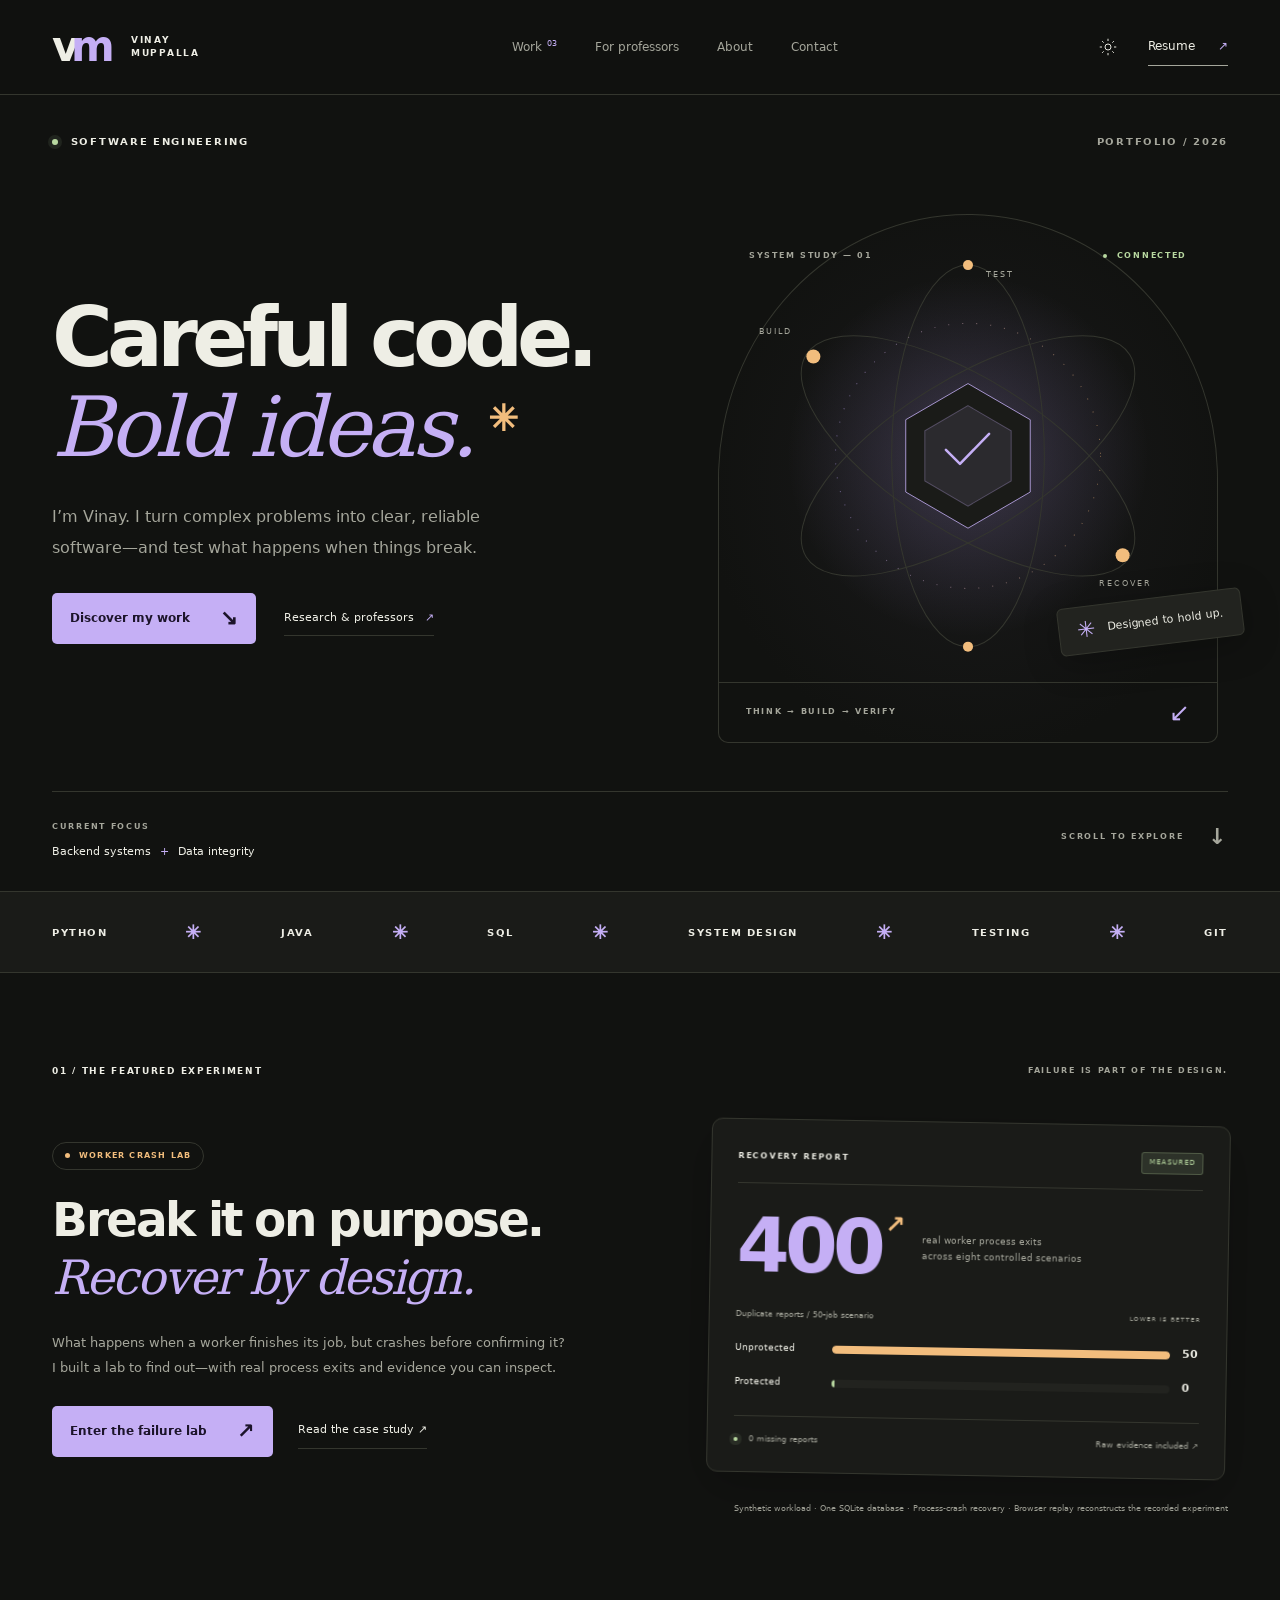
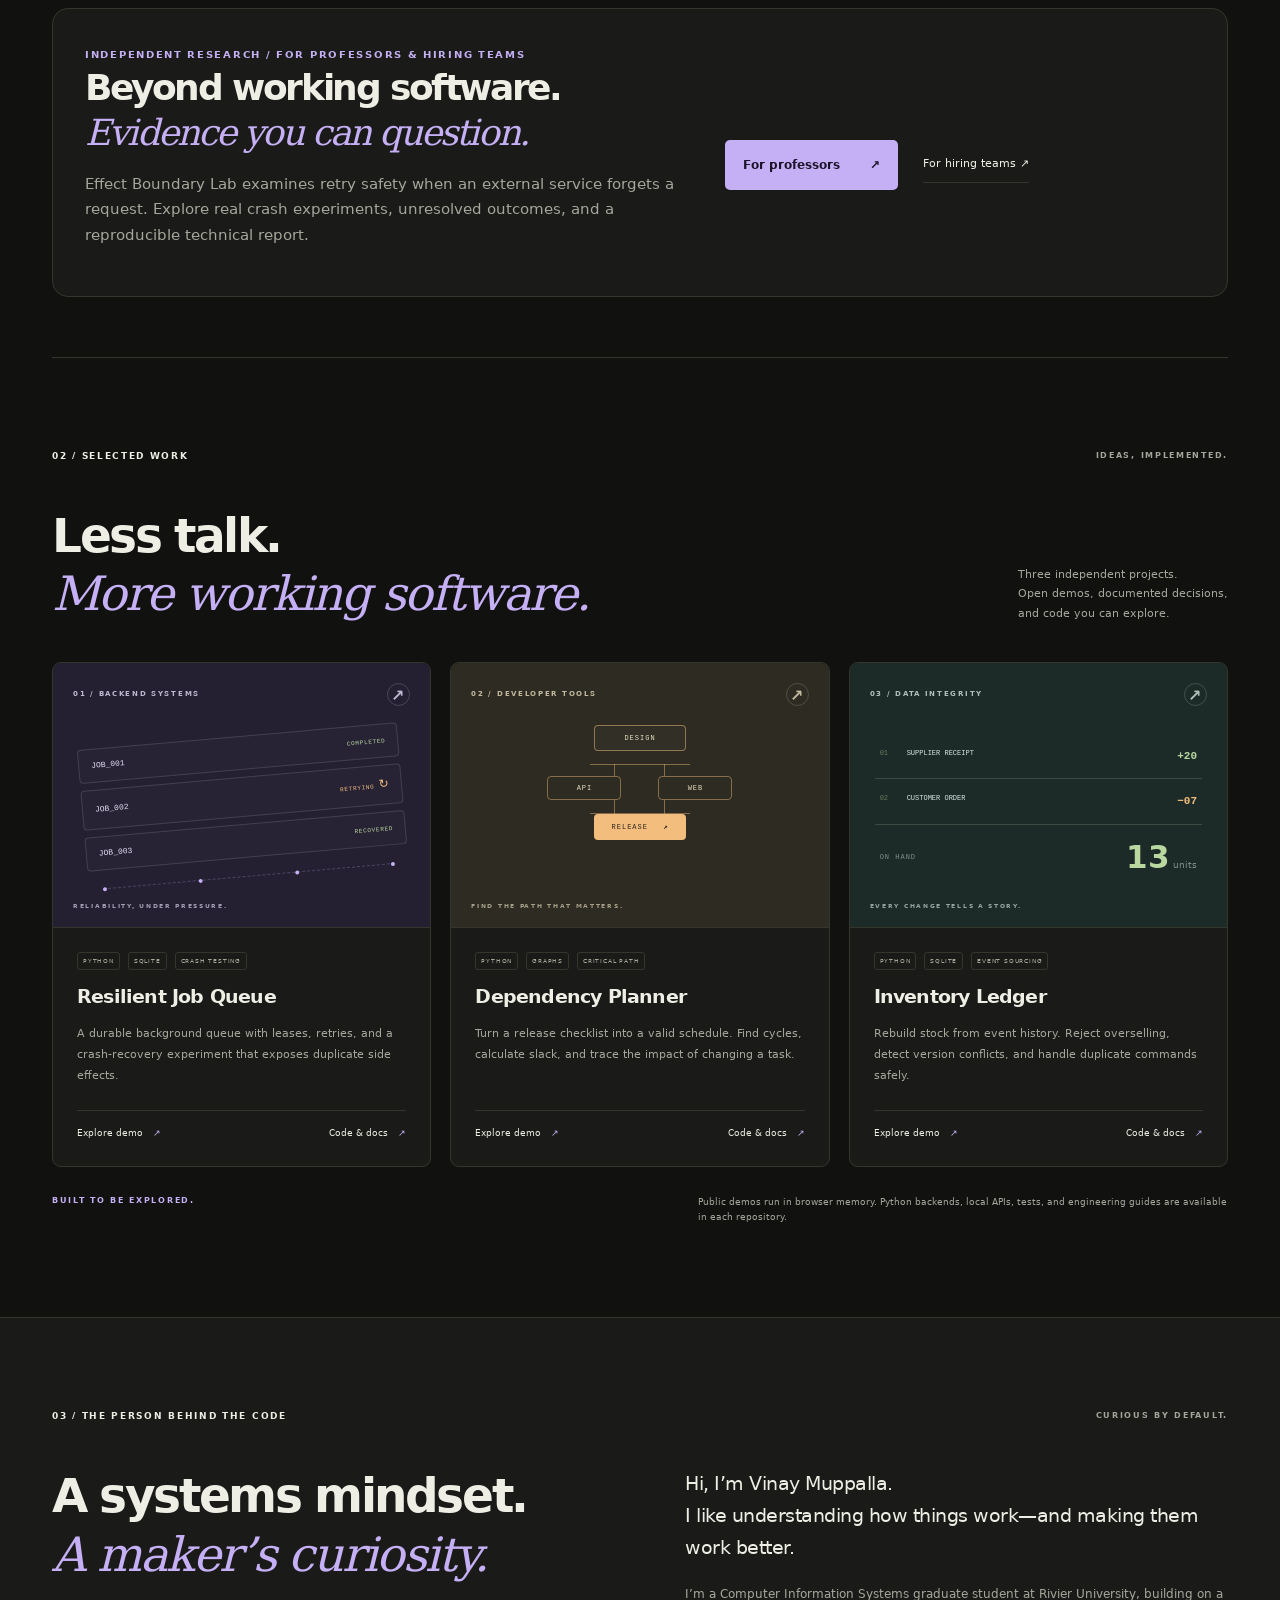
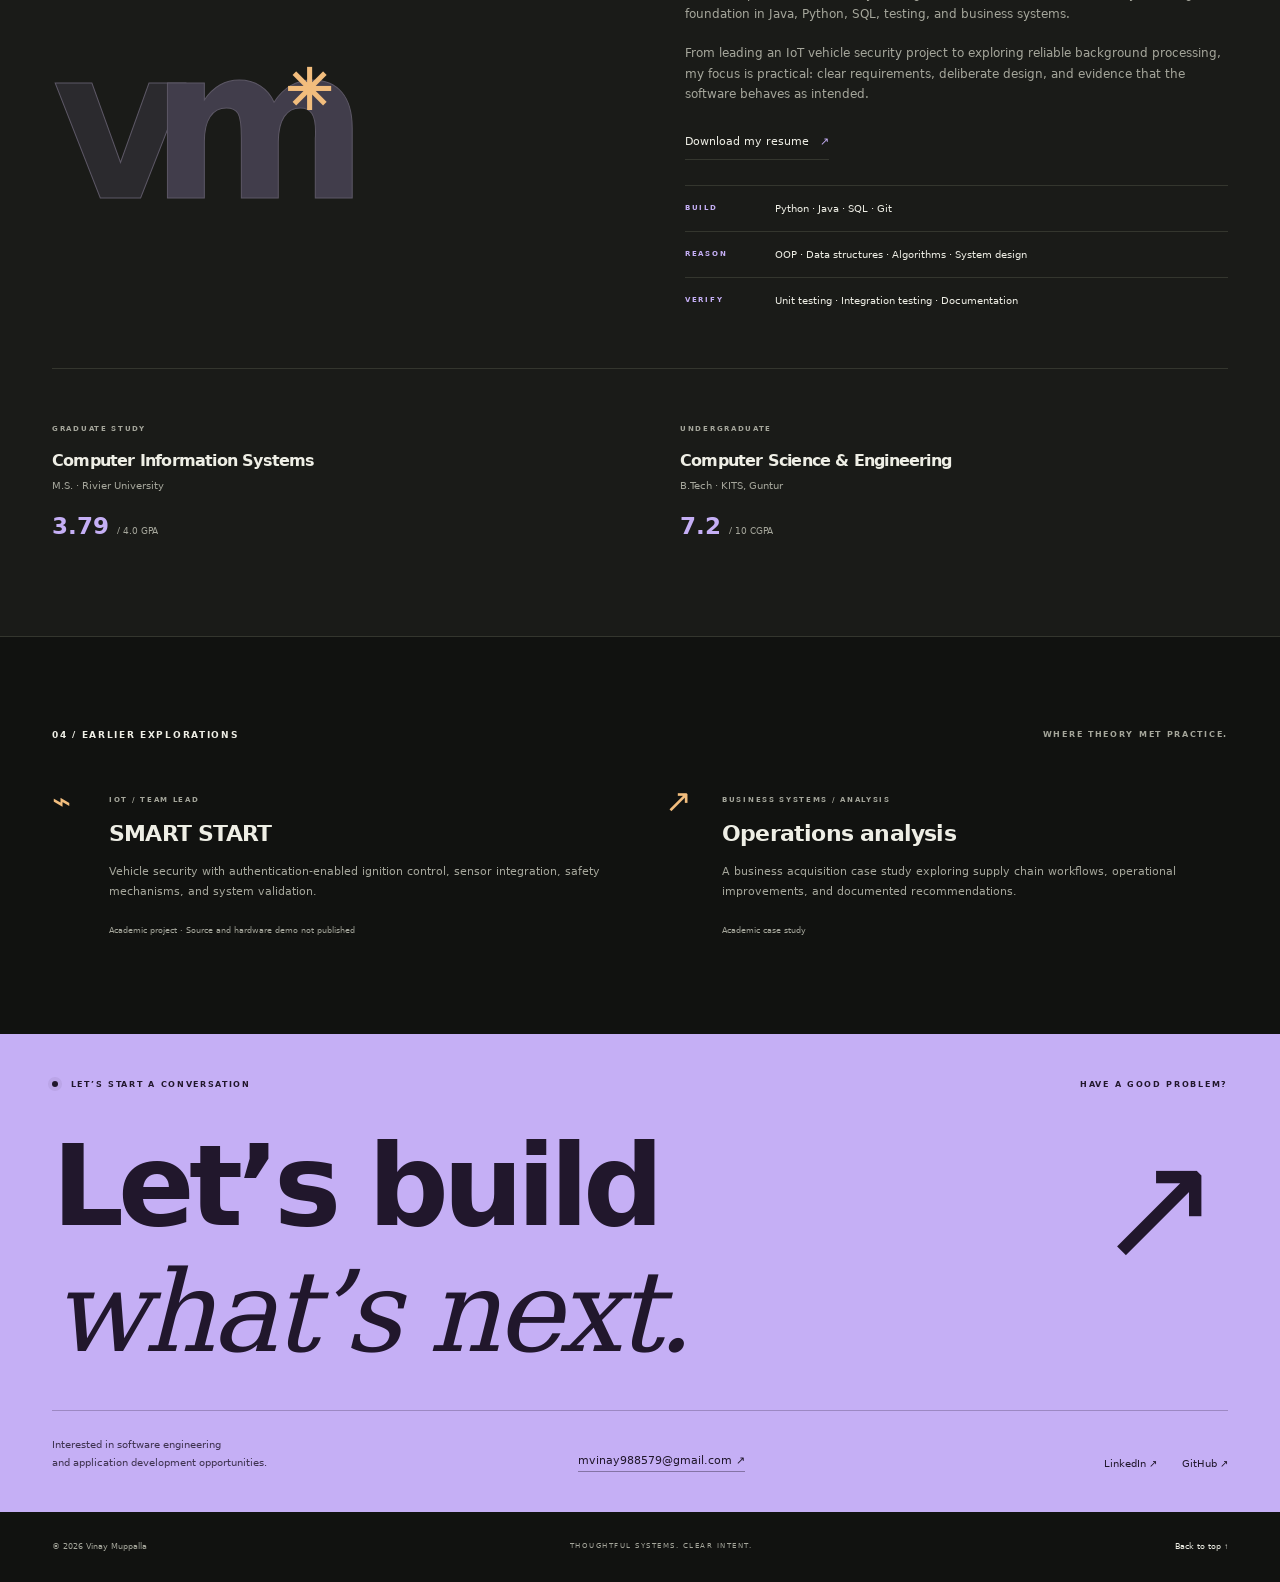
==== commit e2358e27: "Add professor and hiring research views with reproducible Effect Boundary Lab" ====
--- a/index.html
+++ b/index.html
@@ -8,7 +8,7 @@
   <title>Vinay Muppalla — Code with intention.</title>
   <link rel="preload" href="assets/fonts/studio-sans.woff" as="font" type="font/woff" crossorigin>
   <link rel="preload" href="assets/fonts/studio-sans-bold.woff" as="font" type="font/woff" crossorigin>
-  <link rel="stylesheet" href="style.css">
+  <link rel="stylesheet" href="style.css"><link rel="stylesheet" href="research/research.css">
   <link rel="icon" href="favicon.svg" type="image/svg+xml">
 </head>
 <body>
@@ -17,7 +17,7 @@
 <header class="site-header">
   <nav aria-label="Main" class="nav shell">
     <a href="#home" class="wordmark" aria-label="Vinay Muppalla home"><span class="brand-mark">v<span>m</span></span><span class="wordmark-name">VINAY<br>MUPPALLA</span></a>
-    <div class="nav-links"><a href="#work">Work<span>03</span></a><a href="#about">About</a><a href="#contact">Contact</a></div>
+    <div class="nav-links"><a href="#work">Work<span>03</span></a><a href="research/">For professors</a><a href="#about">About</a><a href="#contact">Contact</a></div>
     <div class="nav-actions"><button class="theme-toggle" id="theme-toggle" aria-label="Switch to light theme" title="Switch theme"><svg viewBox="0 0 24 24" aria-hidden="true"><circle cx="12" cy="12" r="4"/><path d="M12 1v3m0 16v3M1 12h3m16 0h3M4.2 4.2l2 2m11.6 11.6 2 2m0-15.6-2 2M6.2 17.8l-2 2"/></svg></button><a class="nav-resume" href="Vinay_Muppalla_Resume.pdf">Resume <span>↗</span></a></div>
   </nav>
 </header>
@@ -25,7 +25,7 @@
 <section class="hero shell" id="home">
   <div class="hero-top"><span class="micro"><i class="status-dot"></i> SOFTWARE ENGINEERING</span><span class="micro hero-index">PORTFOLIO / 2026</span></div>
   <div class="hero-layout">
-    <div class="hero-copy"><h1>Careful code.<br><em>Bold ideas.</em><span class="headline-dot">✳</span></h1><p class="hero-description">I’m Vinay. I turn complex problems into clear, reliable software—and test what happens when things break.</p><div class="hero-cta"><a class="button primary" href="#work">Discover my work <span class="button-icon">↘</span></a><a class="text-link" href="#about">A little about me <span>↗</span></a></div></div>
+    <div class="hero-copy"><h1>Careful code.<br><em>Bold ideas.</em><span class="headline-dot">✳</span></h1><p class="hero-description">I’m Vinay. I turn complex problems into clear, reliable software—and test what happens when things break.</p><div class="hero-cta"><a class="button primary" href="#work">Discover my work <span class="button-icon">↘</span></a><a class="text-link" href="research/">Research & professors <span>↗</span></a></div></div>
     <div class="system-art" aria-label="Abstract illustration of connected software components">
       <div class="art-caption micro"><span>SYSTEM STUDY — 01</span><span class="art-status"><i></i> CONNECTED</span></div>
       <svg class="orbit-art" viewBox="0 0 480 420" aria-hidden="true"><defs><linearGradient id="orbitGradient" x1="0" x2="1"><stop stop-color="#b9a2f5"/><stop offset="1" stop-color="#f1b774"/></linearGradient><radialGradient id="coreGlow"><stop stop-color="#b9a2f5" stop-opacity=".22"/><stop offset="1" stop-color="#b9a2f5" stop-opacity="0"/></radialGradient></defs><circle cx="240" cy="210" r="180" fill="url(#coreGlow)"/><g class="orbit-lines" fill="none"><ellipse cx="240" cy="210" rx="190" ry="76" transform="rotate(-32 240 210)"/><ellipse cx="240" cy="210" rx="190" ry="76" transform="rotate(32 240 210)"/><ellipse cx="240" cy="210" rx="76" ry="190"/></g><g class="orbit-ring" fill="none" stroke="url(#orbitGradient)"><circle cx="240" cy="210" r="132" stroke-dasharray="1 13"/></g><path class="core-outline" d="M240 138 302 174v72l-62 36-62-36v-72z"/><path class="core-inner" d="m240 160 43 25v50l-43 25-43-25v-50z"/><path class="core-symbol" d="m218 204 14 14 29-30"/><g class="nodes"><circle cx="86" cy="111" r="7"/><circle cx="394" cy="309" r="7"/><circle cx="240" cy="20" r="5"/><circle cx="240" cy="400" r="5"/></g><g class="art-labels"><text x="32" y="89">BUILD</text><text x="370" y="340">RECOVER</text><text x="258" y="32">TEST</text></g></svg>
@@ -43,6 +43,7 @@
     <div class="experiment-card"><div class="experiment-heading"><span class="micro">RECOVERY REPORT</span><span class="tiny-badge">MEASURED</span></div><div class="experiment-metric"><strong>400<span>↗</span></strong><p>real worker process exits<br>across eight controlled scenarios</p></div><div class="comparison"><div class="comparison-label"><span>Duplicate reports / 50-job scenario</span><span>LOWER IS BETTER</span></div><div class="compare-row"><span>Unprotected</span><div class="compare-track"><div class="compare-fill unsafe"></div></div><b>50</b></div><div class="compare-row"><span>Protected</span><div class="compare-track"><div class="compare-fill safe"></div></div><b>0</b></div></div><div class="experiment-foot"><span><i class="status-dot"></i> 0 missing reports</span><span>Raw evidence included ↗</span></div></div>
   </div><p class="scope-note">Synthetic workload · One SQLite database · Process-crash recovery · Browser replay reconstructs the recorded experiment</p>
 </section>
+<section class="shell research-page-teaser" aria-labelledby="research-teaser-title"><div><span class="micro">INDEPENDENT RESEARCH / FOR PROFESSORS & HIRING TEAMS</span><h2 id="research-teaser-title">Beyond working software.<br><em>Evidence you can question.</em></h2><p>Effect Boundary Lab examines retry safety when an external service forgets a request. Explore real crash experiments, unresolved outcomes, and a reproducible technical report.</p></div><div class="feature-links"><a class="button primary" href="research/">For professors <span>↗</span></a><a class="text-link" href="research/?view=hiring">For hiring teams ↗</a></div></section>
 <section class="section shell" id="work">
   <div class="section-label"><span class="micro">02 / SELECTED WORK</span><span class="micro muted">IDEAS, IMPLEMENTED.</span></div>
   <div class="section-heading"><h2>Less talk.<br><em>More working software.</em></h2><p>Three independent projects.<br>Open demos, documented decisions,<br>and code you can explore.</p></div>
--- a/style.css
+++ b/style.css
@@ -9,3 +9,5 @@
 @media(prefers-reduced-motion:reduce){html{scroll-behavior:auto}*,*:before,*:after{animation:none!important;transition:none!important}.reading-progress{display:none}}
 
 @media(max-width:580px){.nav-links a{padding-block:10px}.theme-toggle{min-width:28px;min-height:32px}.nav-resume{padding-block:10px}.project-links a{padding-block:6px}}
+
+@media(max-width:580px){.nav-links{gap:12px;margin-left:0}.nav-links a{font-size:9px}.nav-links a[href="#contact"]{display:none}}
--- a/research/research.css
+++ b/research/research.css
@@ -0,0 +1,3 @@
+.research-hero{padding-block:45px 70px}.research-hero h1{font-size:clamp(48px,6.9vw,94px);line-height:1.05;letter-spacing:-5px;margin:45px 0 25px}.research-hero h1 em{font-family:Editorial,Georgia,serif;font-weight:400;color:var(--accent);letter-spacing:-3px}.research-lead{font-size:20px;max-width:700px}.audience-switch{display:flex;gap:10px;margin-top:35px;flex-wrap:wrap}.audience-switch button{border:1px solid var(--line);background:var(--surface);color:var(--ink);padding:13px 20px;border-radius:40px;font-size:12px}.audience-switch button[aria-pressed=true]{background:var(--accent);color:var(--bg);border-color:var(--accent)}.audience-switch span{margin-left:20px}.audience-panel{margin-top:22px;max-width:820px;border-left:2px solid var(--accent);padding:5px 0 5px 25px}.audience-panel p{margin:8px 0 12px}.audience-panel .text-link{display:inline-block}.study-grid{display:grid;grid-template-columns:1.1fr 1fr;gap:60px;align-items:center}.study-grid p{margin-top:18px;font-size:14px}.study-description{font-size:17px!important}.boundary-card{padding:30px;border:1px solid var(--line);background:var(--surface);border-radius:18px}.boundary-row{display:flex;align-items:center;gap:12px;justify-content:space-between;margin:35px 0}.boundary-row div{display:flex;flex-direction:column}.boundary-row span{font-size:10px;color:var(--accent)}.boundary-row strong{font-size:20px}.boundary-row small{font-size:10px;color:var(--muted)}.boundary-row b{font-size:10px;color:var(--amber)}.boundary-gap{border-top:1px dashed var(--accent);padding-top:20px;font-size:13px}.research-metrics{display:grid;grid-template-columns:repeat(4,1fr);margin-top:50px;border-block:1px solid var(--line)}.research-metrics div{padding:25px 15px;border-right:1px solid var(--line)}.research-metrics div:last-child{border:0}.research-metrics strong{display:block;font-size:42px;line-height:1.2;color:var(--accent);letter-spacing:-2px}.research-metrics span{color:var(--muted);font-size:11px}.research-intro{max-width:750px;margin-top:22px;font-size:16px}.evidence-controls{display:flex;gap:25px;margin:30px 0 20px}label{display:flex;flex-direction:column;gap:8px;font-size:12px;color:var(--muted)}select{background:var(--surface);border:1px solid var(--line);color:var(--ink);padding:12px;border-radius:8px;font:inherit;max-width:100%;min-height:44px}#data-status{font-size:12px;margin-bottom:12px}.table-scroll{overflow-x:auto;border:1px solid var(--line);border-radius:12px}table{border-collapse:collapse;width:100%;font-size:12px;text-align:left}caption{text-align:left;padding:15px;background:var(--surface);color:var(--muted)}th,td{padding:15px;border-bottom:1px solid var(--line)}th{font-size:10px;color:var(--muted)}tbody tr:last-child td{border-bottom:0}td.nonzero{color:var(--amber);font-weight:bold}tbody tr:last-child{background:var(--surface)}.finding{padding:20px;border-left:2px solid var(--amber);background:var(--surface);margin-top:20px}.evidence-foot{display:flex;gap:26px;flex-wrap:wrap;margin:24px 0}.trial-details{border:1px solid var(--line);border-radius:10px;padding:20px}summary{cursor:pointer;font-size:14px;color:var(--accent)}.trial-details label{margin-top:22px;max-width:280px}pre{font:12px/1.7 monospace;white-space:pre-wrap;overflow-wrap:anywhere;color:var(--ink)}.trial-details pre{background:var(--surface);padding:18px;max-height:370px;overflow:auto}.witness-section{background:var(--surface);border-block:1px solid var(--line)}.witness-visual{border:1px solid var(--line);border-radius:15px;padding:25px}.witness-state code{display:block;font:16px/1.8 monospace;margin:18px 0 25px}.witness-branches{display:grid;grid-template-columns:1fr 1fr;gap:20px;border-top:1px solid var(--line);padding-top:25px}.witness-branches strong{font-size:60px;display:block;color:var(--amber);line-height:1.3}.witness-branches p{margin:0}.method-grid{display:grid;grid-template-columns:repeat(3,1fr);gap:35px}.method-grid h3{font-size:20px;margin-bottom:15px}.method-grid p{margin-bottom:20px}.reproduce-box{display:grid;grid-template-columns:2fr 1fr;gap:35px;background:var(--surface);border:1px solid var(--line);padding:28px;border-radius:12px;margin-top:40px}.reproduce-box p{font-size:12px}.research-hero .hero-top{gap:20px}.research-hero .hero-top>span:last-child{white-space:nowrap}.research-page-teaser{border:1px solid var(--line);background:var(--surface);padding:32px;border-radius:16px;display:grid;grid-template-columns:1.3fr 1fr;gap:30px;margin-bottom:60px}.research-page-teaser p{margin:16px 0}.research-page-teaser h2{font-size:36px}.research-page-teaser .feature-links{align-self:center}.research-page-teaser .micro{color:var(--accent)}
+@media(max-width:800px){.study-grid{grid-template-columns:1fr;gap:30px}.method-grid{grid-template-columns:1fr}.method-grid article{border-bottom:1px solid var(--line);padding-bottom:25px}.research-hero h1{letter-spacing:-3px}.research-metrics strong{font-size:32px}.reproduce-box{grid-template-columns:1fr;gap:10px}.research-page-teaser{grid-template-columns:1fr}.research-hero .hero-top>span:last-child{display:none}}
+@media(max-width:580px){.research-hero{padding-block:28px 35px}.research-hero h1{font-size:48px;letter-spacing:-3px;margin-top:30px}.research-hero h1 em{letter-spacing:-2px}.research-lead{font-size:15px}.audience-panel{padding-left:16px}.audience-panel p{font-size:12px}.audience-switch button{padding:12px 15px;font-size:11px}.research-metrics{grid-template-columns:1fr 1fr}.research-metrics div:nth-child(2){border-right:0}.research-metrics div:nth-child(-n+2){border-bottom:1px solid var(--line)}.evidence-controls{flex-direction:column;gap:15px}.boundary-card{padding:20px}.boundary-row strong{font-size:18px}.boundary-row small{font-size:9px}th,td{padding:12px;white-space:nowrap}.research-intro,.study-grid p{font-size:13px}.research-page-teaser{padding:23px;margin-bottom:35px}.research-page-teaser h2{font-size:30px}.research-page-teaser .feature-links{flex-wrap:wrap}.contact-heading{font-size:clamp(37px,10vw,60px)}.contact-heading>span{font-size:40px}}
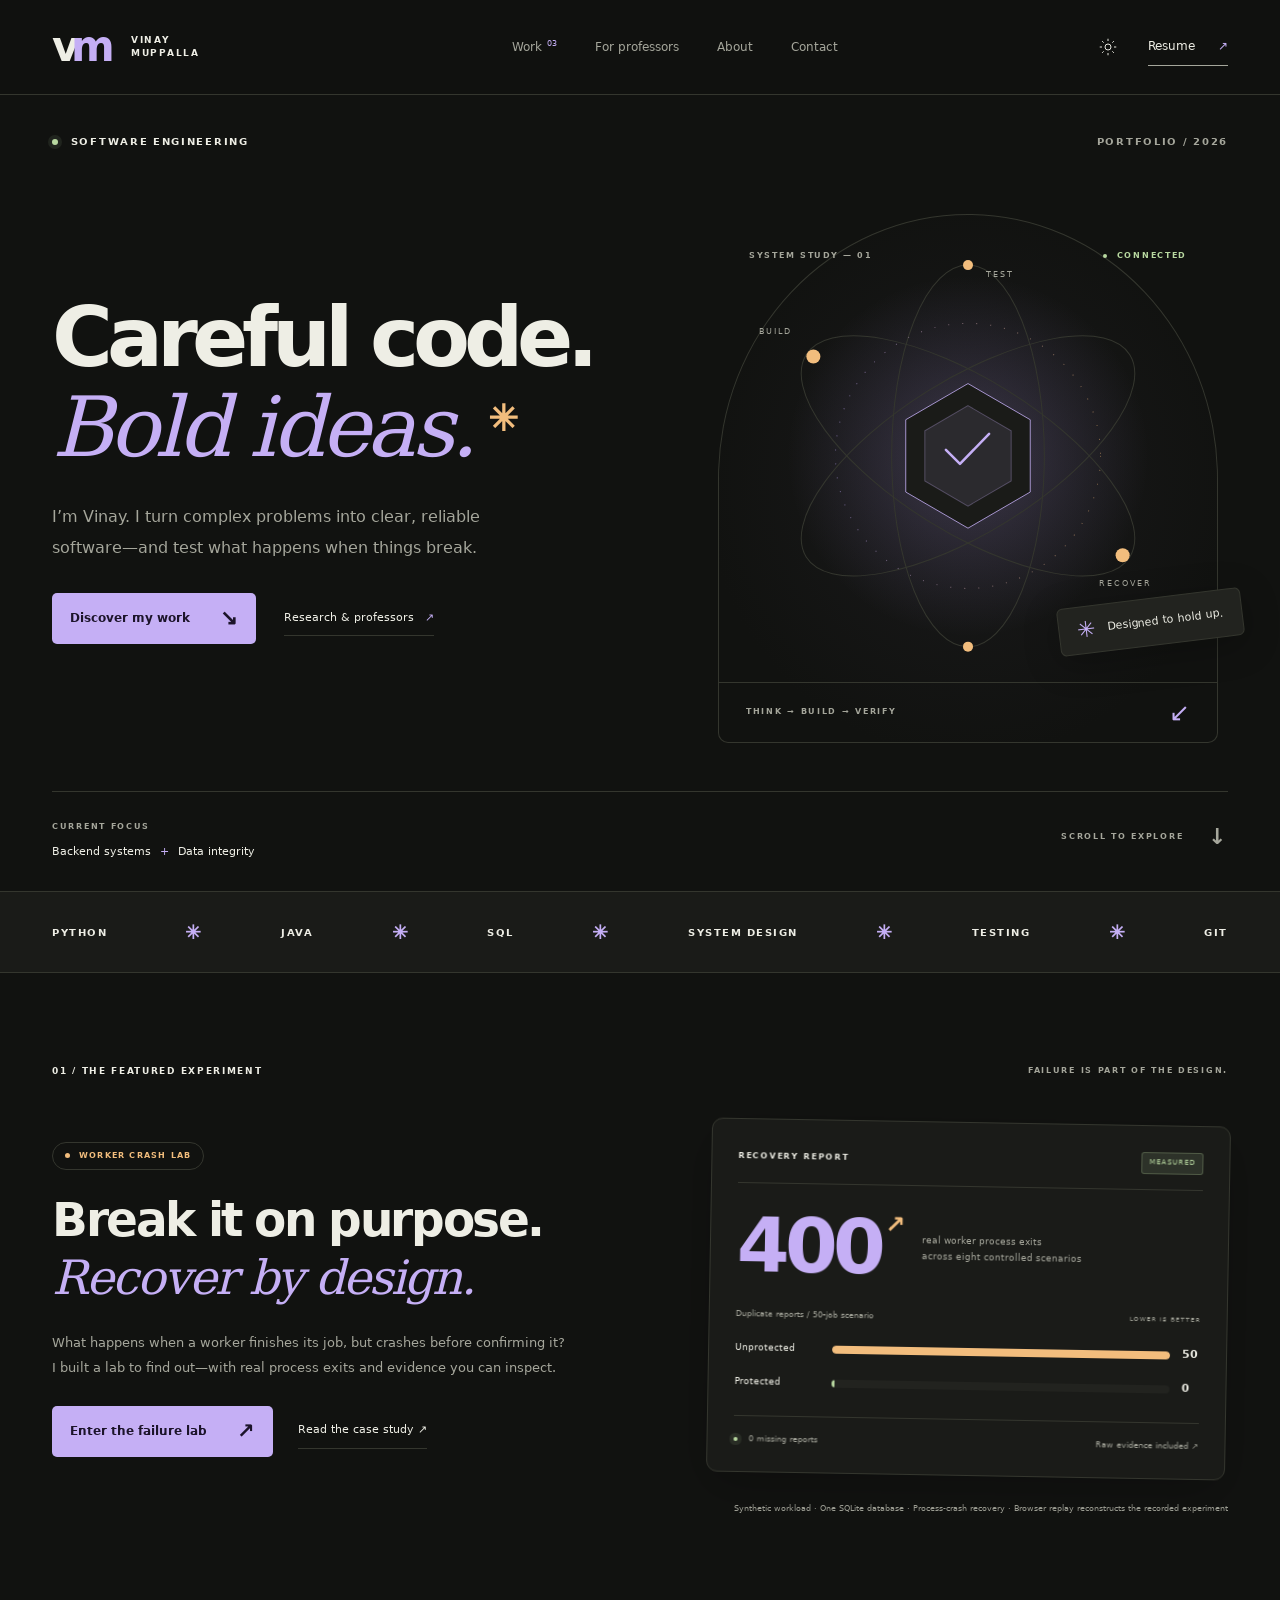
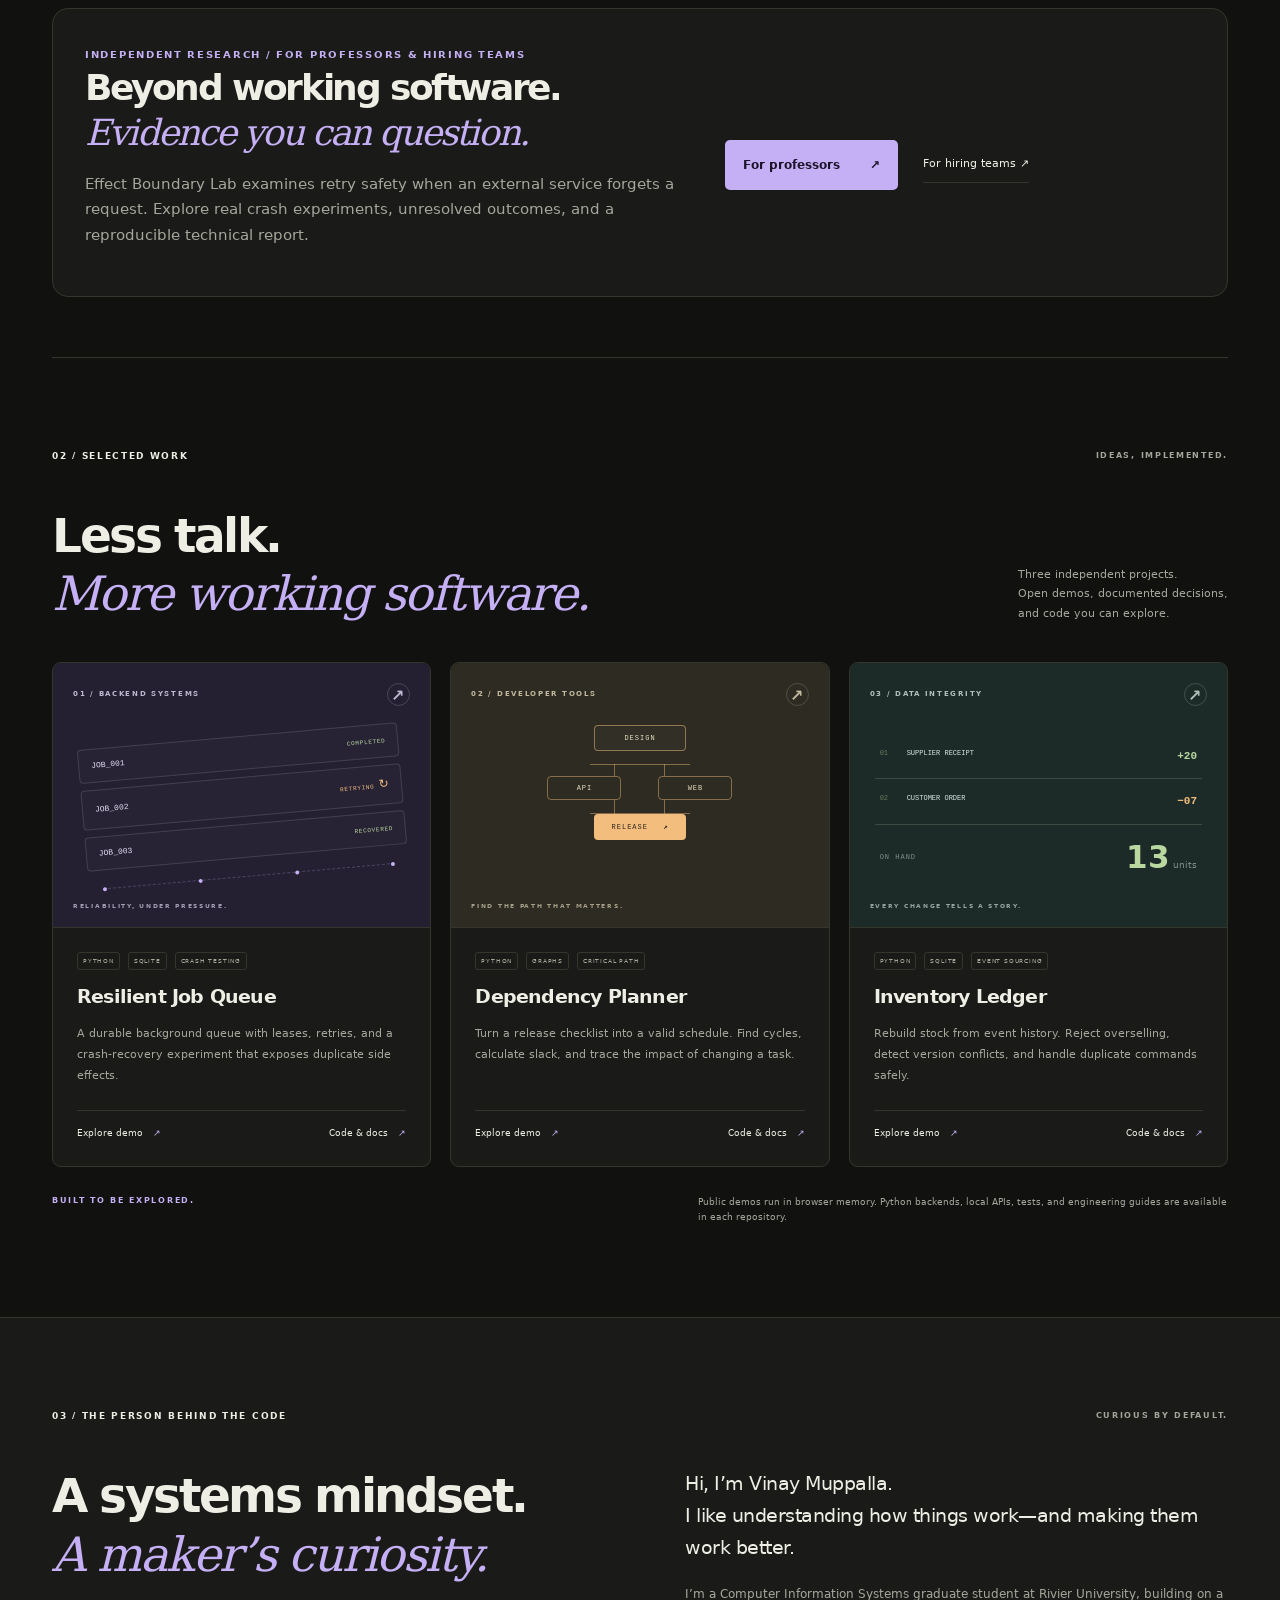
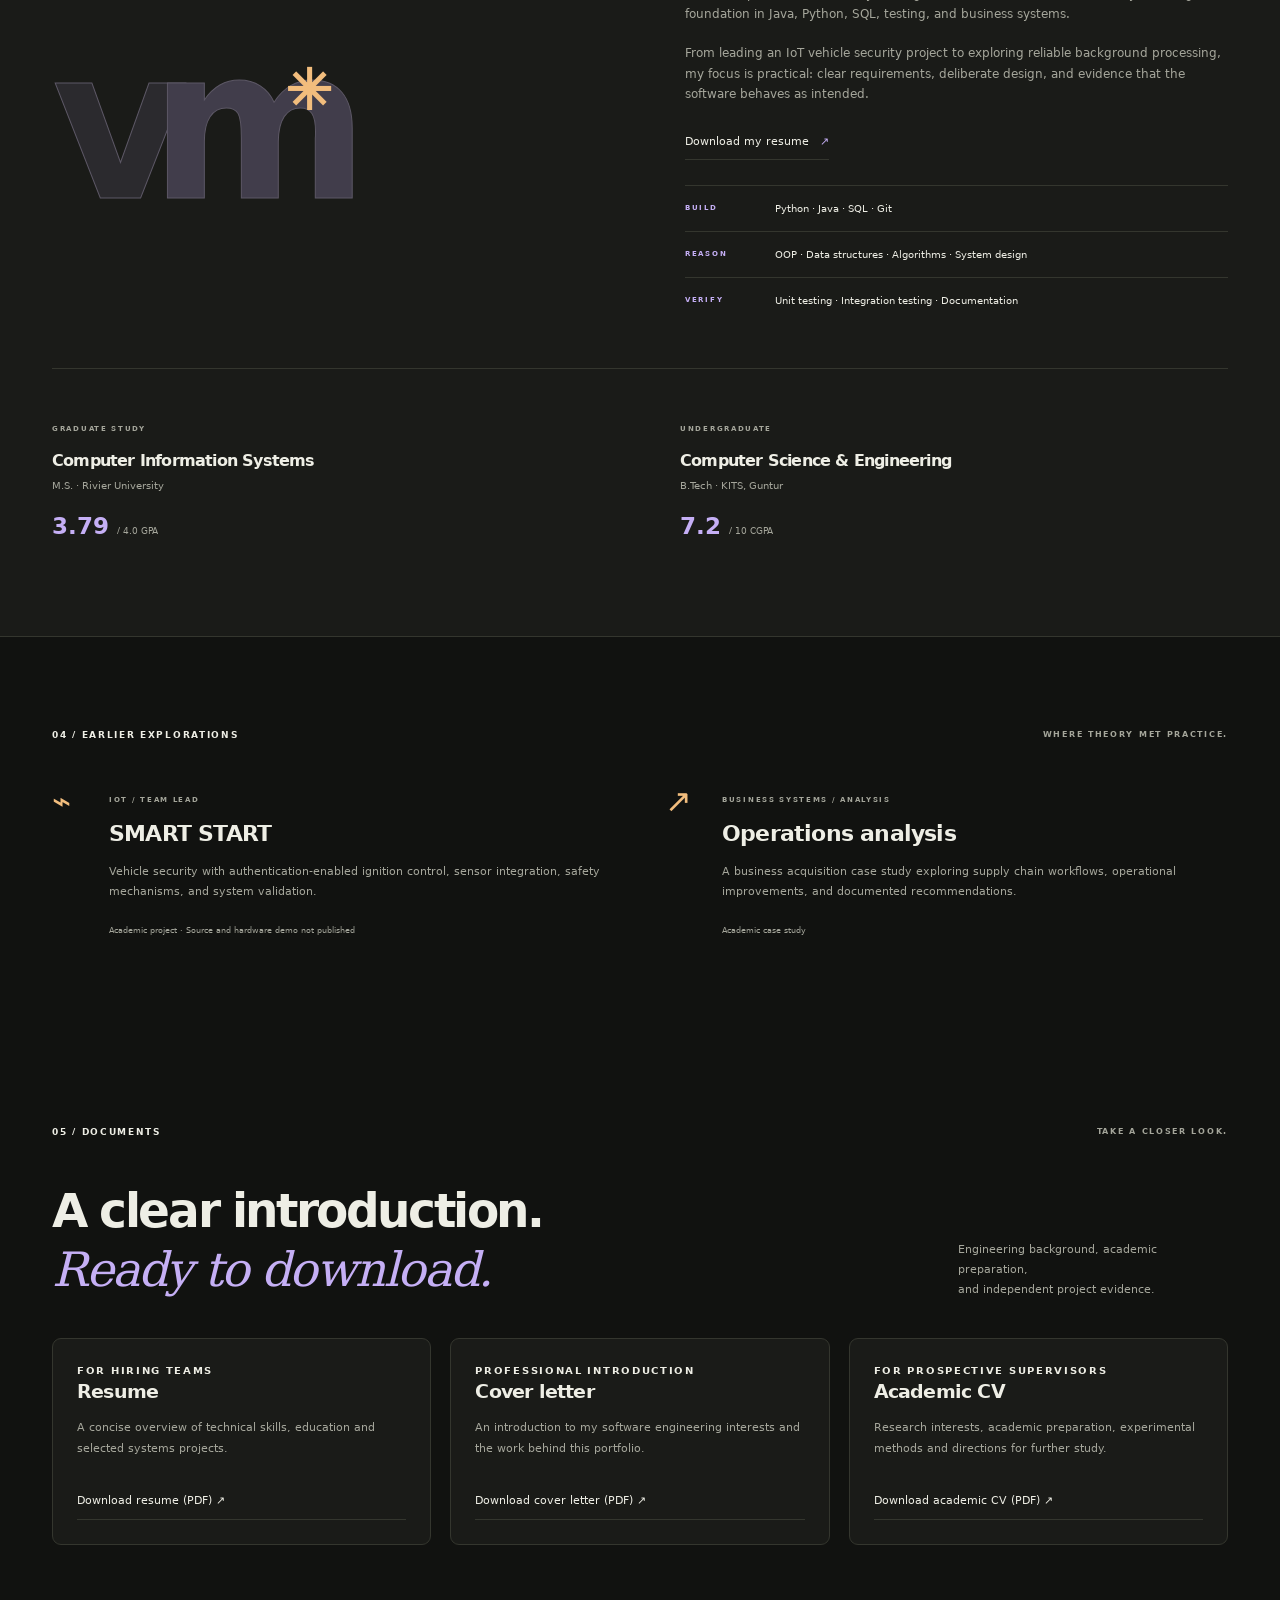
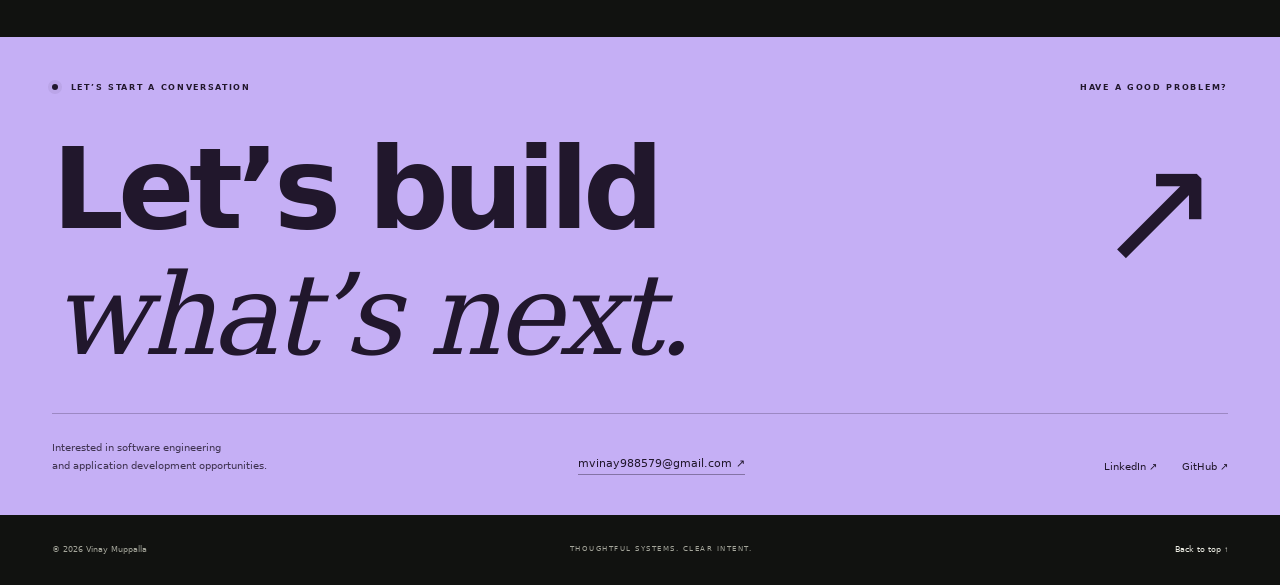
==== commit ca9b71b2: "Publish downloadable resume, cover letter and academic CV" ====
--- a/index.html
+++ b/index.html
@@ -55,6 +55,7 @@
 </section>
 <section class="about-section" id="about"><div class="shell section"><div class="section-label"><span class="micro">03 / THE PERSON BEHIND THE CODE</span><span class="micro muted">CURIOUS BY DEFAULT.</span></div><div class="about-grid"><div data-reveal><h2>A systems mindset.<br><em>A maker’s curiosity.</em></h2><div class="about-monogram" aria-hidden="true"><span>v</span><span>m</span><i>✳</i></div></div><div class="about-copy" data-reveal><p class="about-intro">Hi, I’m Vinay Muppalla.<br>I like understanding how things work—and making them work better.</p><p>I’m a Computer Information Systems graduate student at Rivier University, building on a foundation in Java, Python, SQL, testing, and business systems.</p><p>From leading an IoT vehicle security project to exploring reliable background processing, my focus is practical: clear requirements, deliberate design, and evidence that the software behaves as intended.</p><a class="text-link" href="Vinay_Muppalla_Resume.pdf" download>Download my resume <span>↗</span></a><div class="capability-list"><div><span class="micro">BUILD</span><p>Python · Java · SQL · Git</p></div><div><span class="micro">REASON</span><p>OOP · Data structures · Algorithms · System design</p></div><div><span class="micro">VERIFY</span><p>Unit testing · Integration testing · Documentation</p></div></div></div></div><div class="education-grid" data-reveal><div><span class="micro">GRADUATE STUDY</span><h3>Computer Information Systems</h3><p>M.S. · Rivier University</p><span class="education-grade">3.79 <small>/ 4.0 GPA</small></span></div><div><span class="micro">UNDERGRADUATE</span><h3>Computer Science & Engineering</h3><p>B.Tech · KITS, Guntur</p><span class="education-grade">7.2 <small>/ 10 CGPA</small></span></div></div></div></section>
 <section class="section shell academic-section"><div class="section-label"><span class="micro">04 / EARLIER EXPLORATIONS</span><span class="micro muted">WHERE THEORY MET PRACTICE.</span></div><div class="academic-grid"><article data-reveal><span class="academic-icon">⌁</span><div><span class="micro">IOT / TEAM LEAD</span><h3>SMART START</h3><p>Vehicle security with authentication-enabled ignition control, sensor integration, safety mechanisms, and system validation.</p><span class="small muted">Academic project · Source and hardware demo not published</span></div></article><article data-reveal><span class="academic-icon">↗</span><div><span class="micro">BUSINESS SYSTEMS / ANALYSIS</span><h3>Operations analysis</h3><p>A business acquisition case study exploring supply chain workflows, operational improvements, and documented recommendations.</p><span class="small muted">Academic case study</span></div></article></div></section>
+<section class="section shell" id="documents" aria-labelledby="documents-title"><div class="section-label"><span class="micro">05 / DOCUMENTS</span><span class="micro muted">TAKE A CLOSER LOOK.</span></div><div class="section-heading"><h2 id="documents-title">A clear introduction.<br><em>Ready to download.</em></h2><p>Engineering background, academic preparation,<br>and independent project evidence.</p></div><div class="project-grid"><article class="project-card"><div class="project-body"><span class="micro">FOR HIRING TEAMS</span><h3>Resume</h3><p>A concise overview of technical skills, education and selected systems projects.</p><a class="text-link" href="Vinay_Muppalla_Resume.pdf" download>Download resume (PDF) ↗</a></div></article><article class="project-card"><div class="project-body"><span class="micro">PROFESSIONAL INTRODUCTION</span><h3>Cover letter</h3><p>An introduction to my software engineering interests and the work behind this portfolio.</p><a class="text-link" href="Vinay_Muppalla_Cover_Letter.pdf" download>Download cover letter (PDF) ↗</a></div></article><article class="project-card"><div class="project-body"><span class="micro">FOR PROSPECTIVE SUPERVISORS</span><h3>Academic CV</h3><p>Research interests, academic preparation, experimental methods and directions for further study.</p><a class="text-link" href="Vinay_Muppalla_Academic_CV.pdf" download>Download academic CV (PDF) ↗</a></div></article></div></section>
 <section class="contact-section" id="contact"><div class="shell"><div class="contact-top"><span class="micro"><i class="status-dot"></i> LET’S START A CONVERSATION</span><span class="micro">HAVE A GOOD PROBLEM?</span></div><a class="contact-heading" href="mailto:mvinay988579@gmail.com">Let’s build<br><em>what’s next.</em><span>↗</span></a><div class="contact-bottom"><p>Interested in software engineering<br>and application development opportunities.</p><a class="email-link" href="mailto:mvinay988579@gmail.com">mvinay988579@gmail.com ↗</a><div class="social-links"><a href="https://www.linkedin.com/in/muppalla-vinay">LinkedIn ↗</a><a href="https://github.com/vinaychowdary9946-blip">GitHub ↗</a></div></div></div></section>
 <footer class="shell"><span>© 2026 Vinay Muppalla</span><span>THOUGHTFUL SYSTEMS. CLEAR INTENT.</span><a href="#home">Back to top ↑</a></footer>
 </main>
